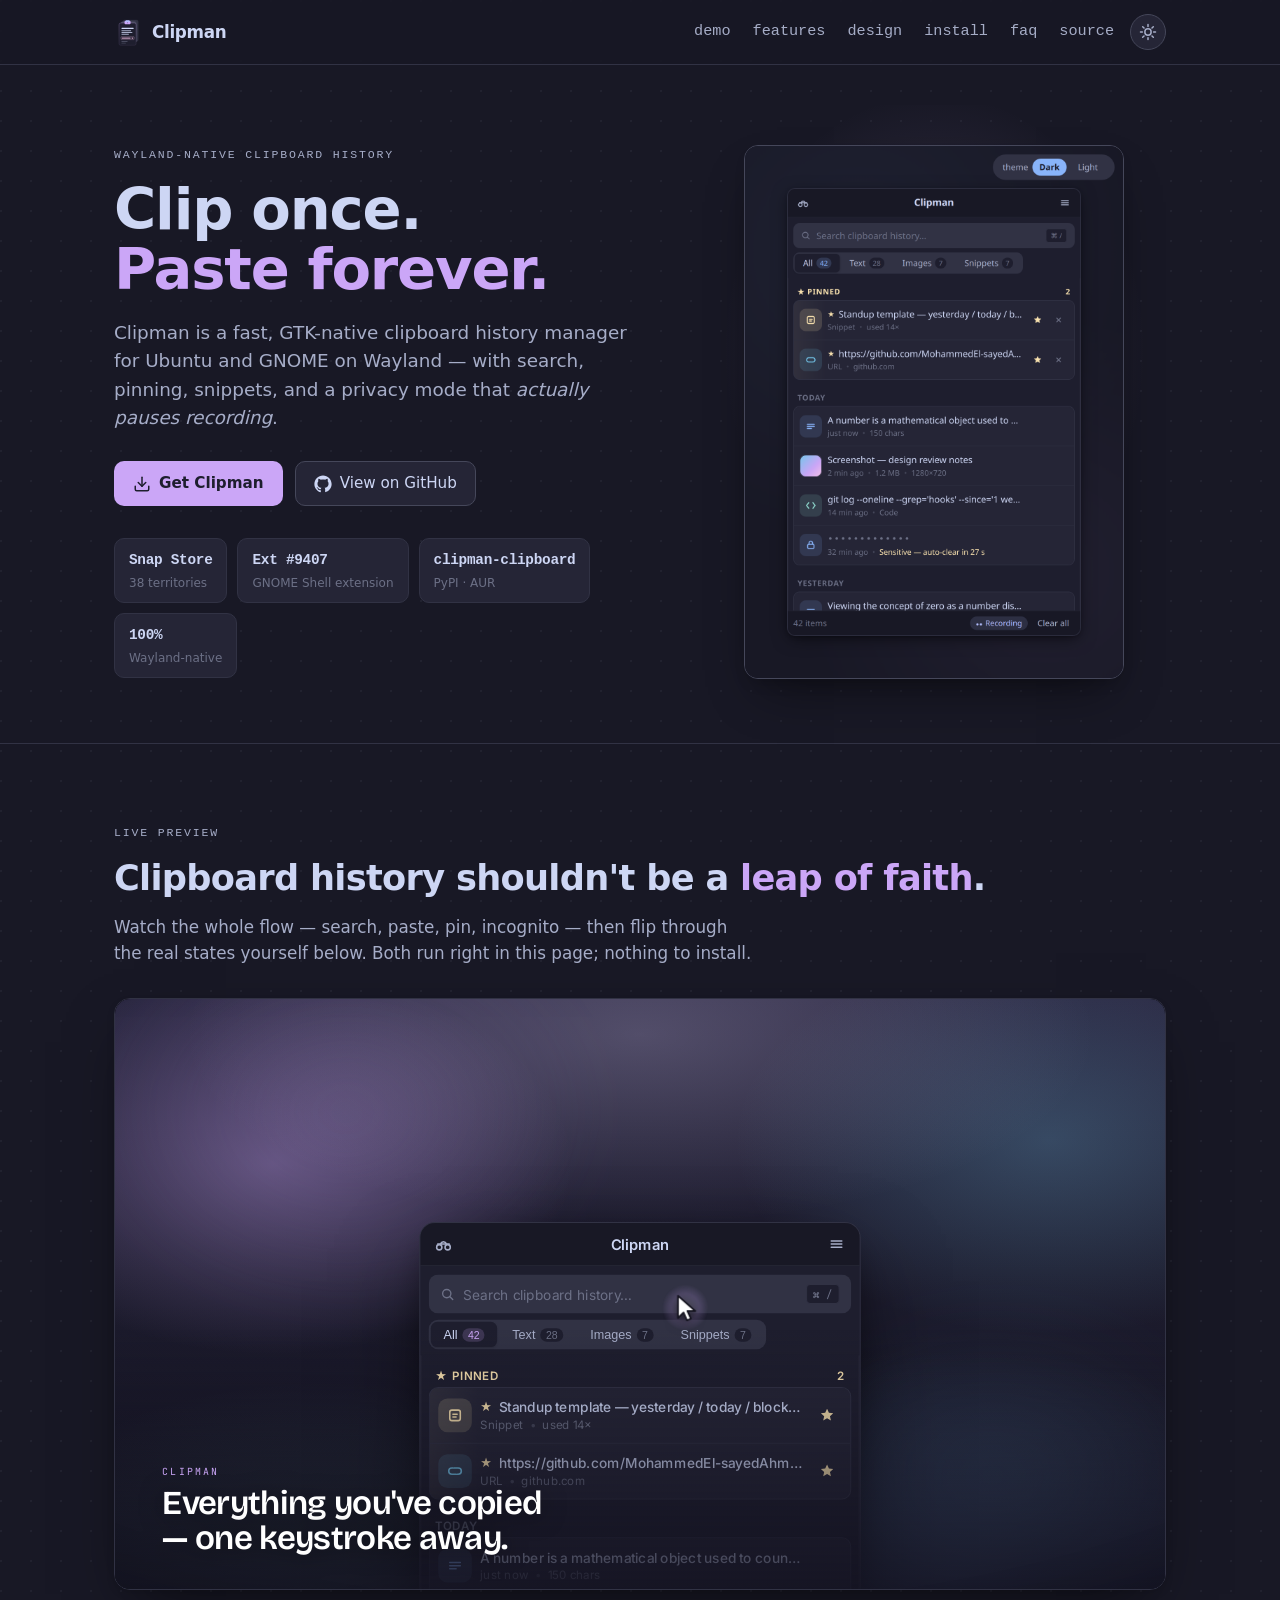
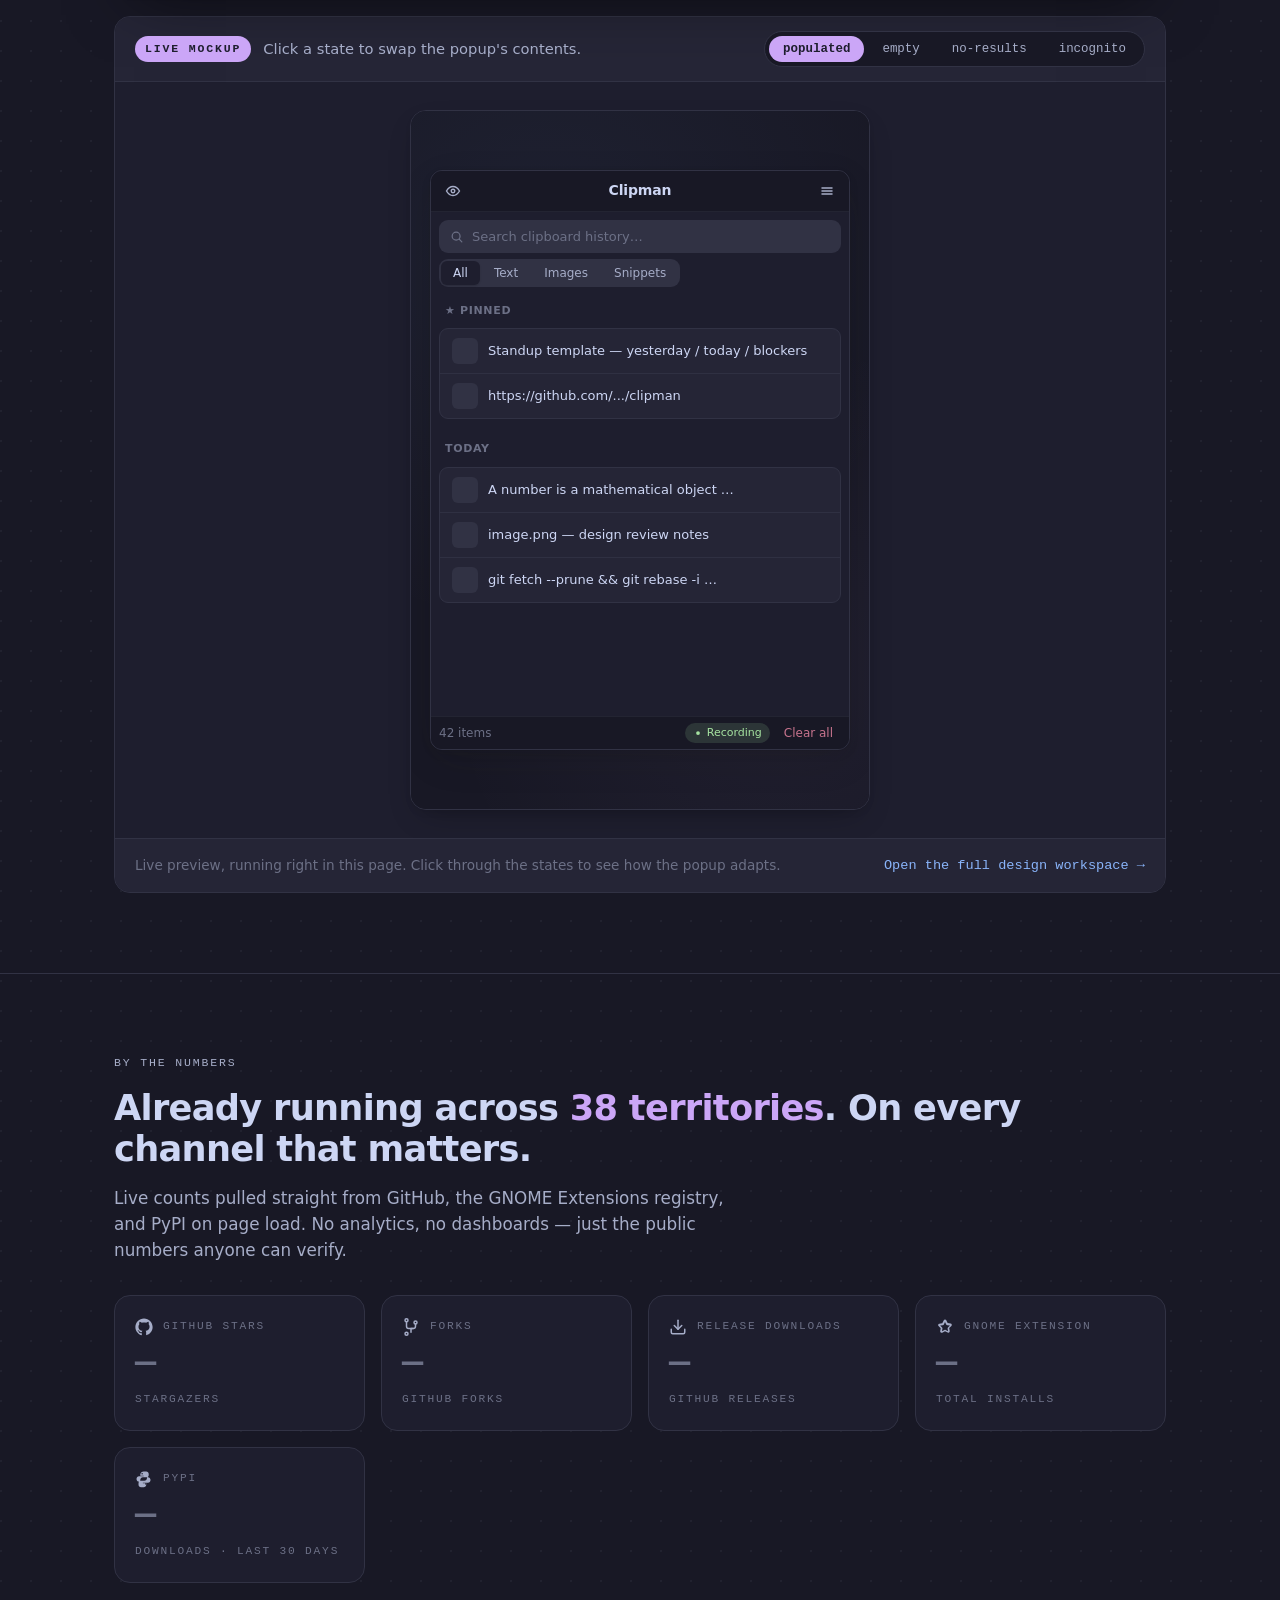
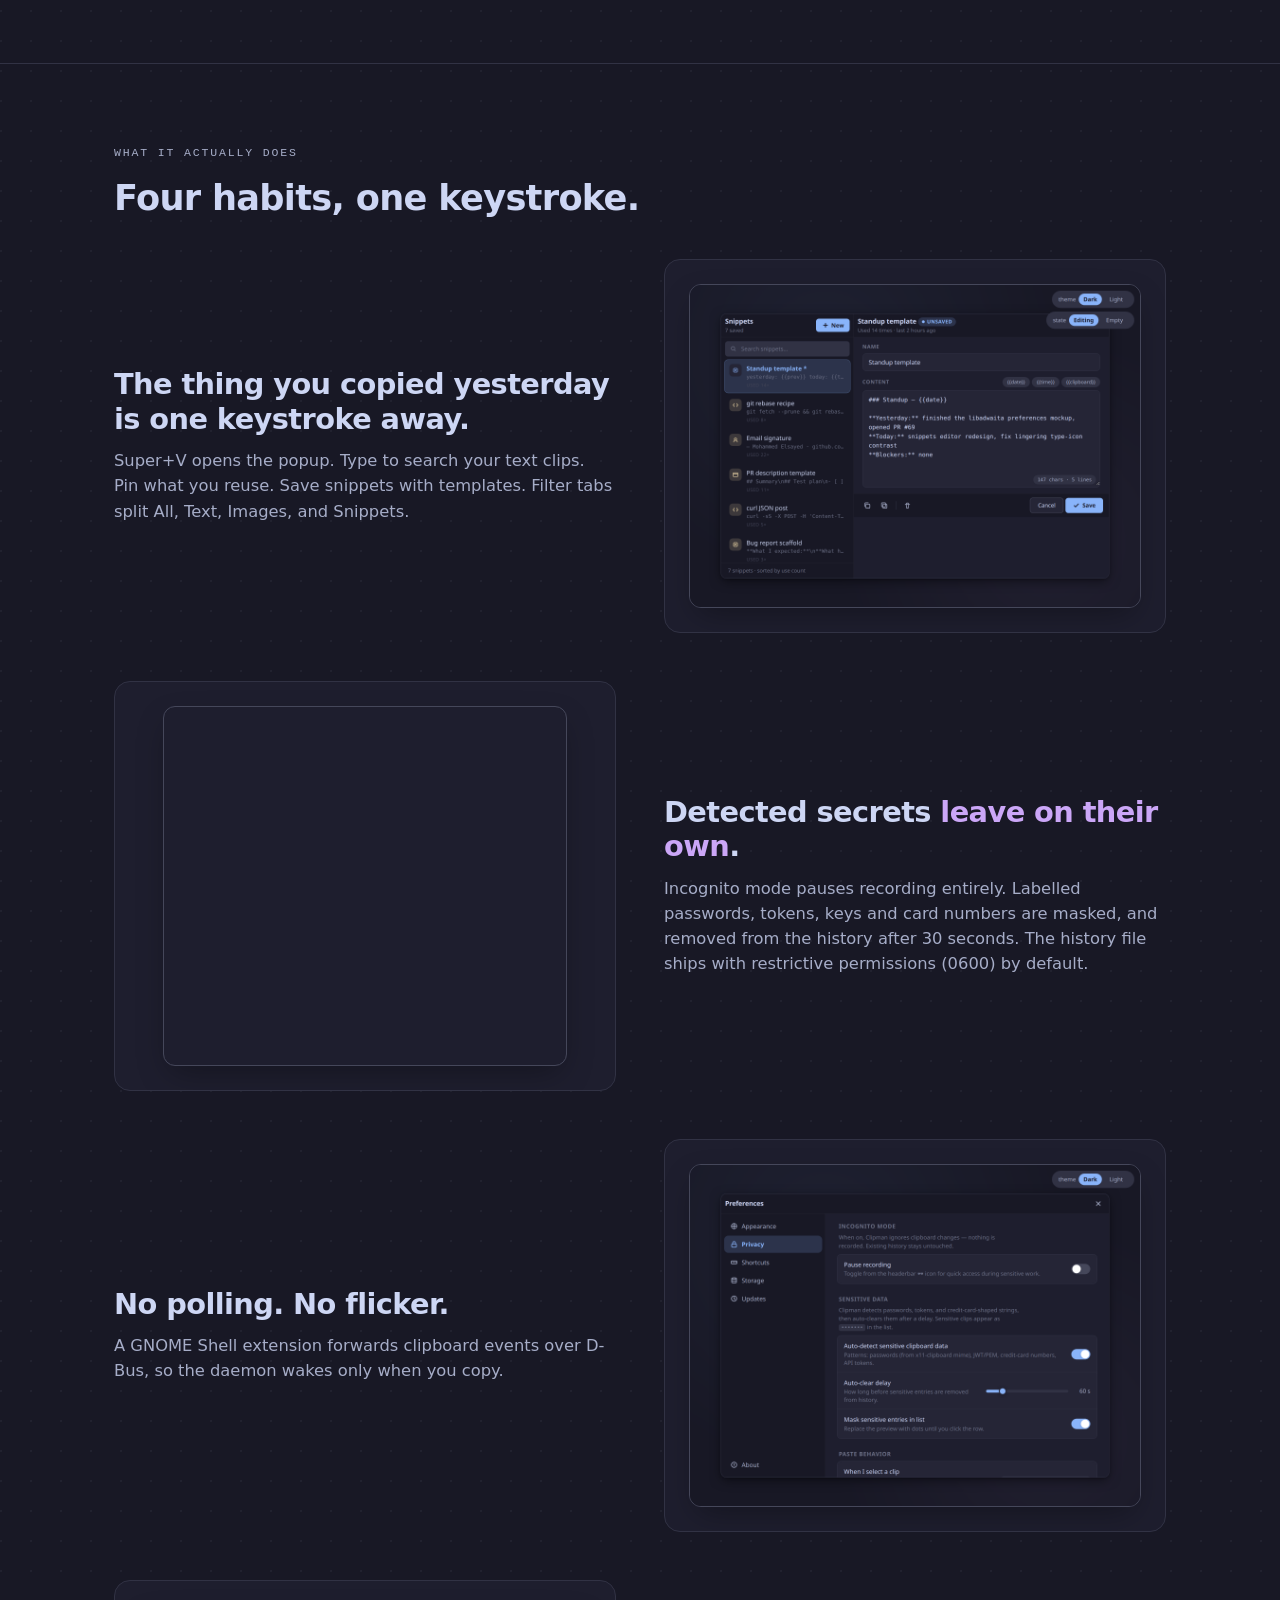
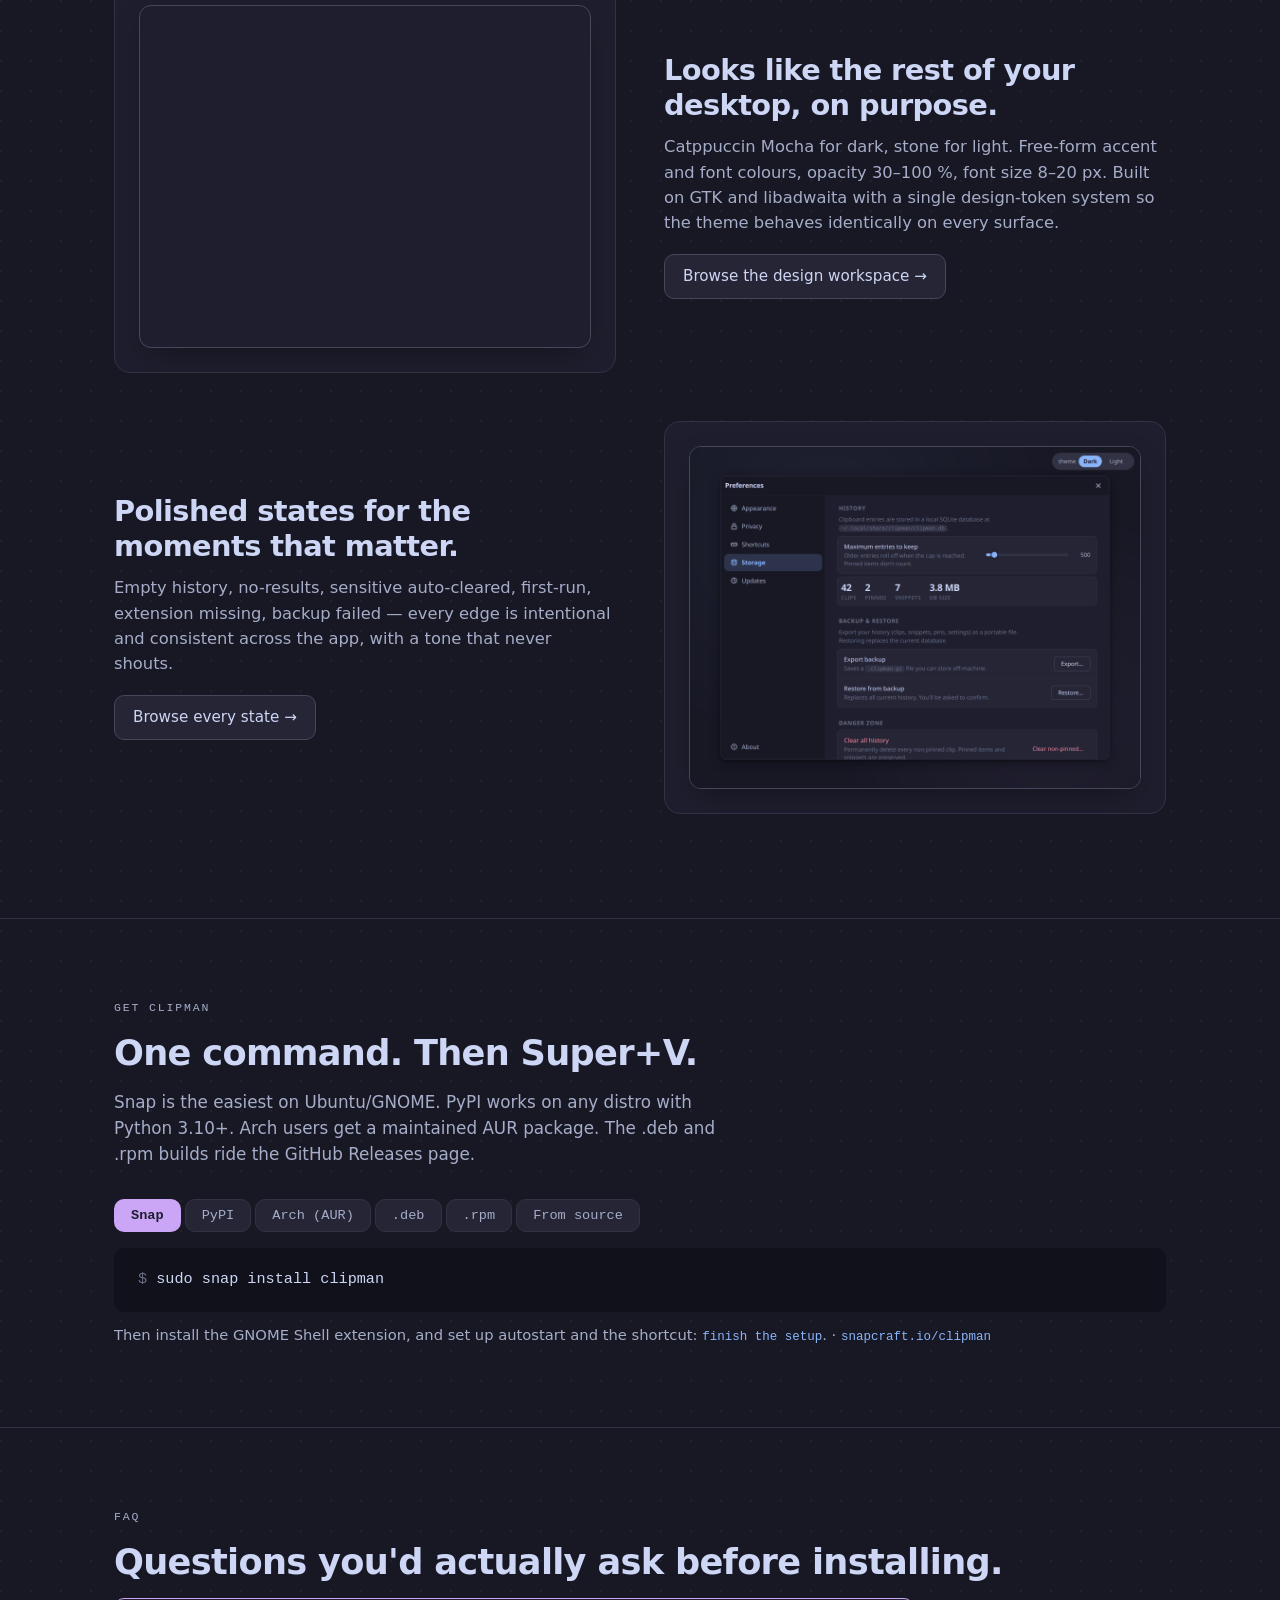
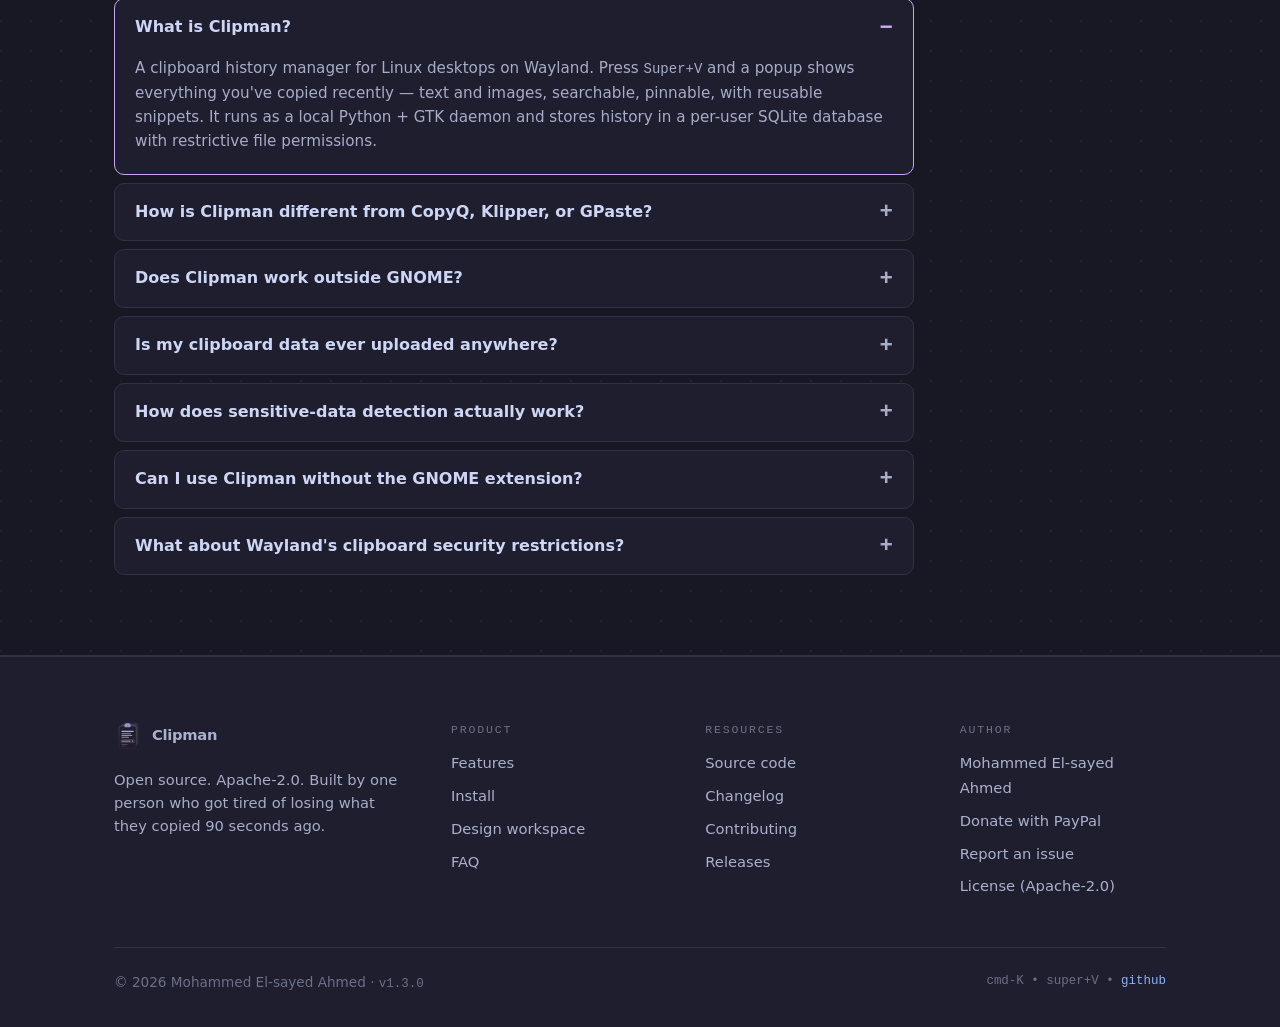
==== docs/index.html @ 1c8f53f7 "chore: release v1.3.0 Bump every file that carries the version to 1.3.0 (scripts/bump-version.sh), a" ====
<!doctype html>
<html lang="en" data-theme="dark">
<head>
<meta charset="utf-8">
<meta name="viewport" content="width=device-width, initial-scale=1">
<title>Clipman — Wayland-native clipboard history for Linux</title>
<meta name="description" content="Clipman is a fast, GTK-native clipboard history manager for Ubuntu and GNOME on Wayland. Search, pin, snippets, incognito mode, and sensitive-data auto-clear — all local, no telemetry, like Win+V for Linux.">
<meta name="keywords" content="clipman, clipboard manager, clipboard history, wayland, gnome, linux, ubuntu, super+v, win+v linux, gnome shell extension, gtk, catppuccin, snap, pypi, aur">
<meta name="author" content="Mohammed El-sayed Ahmed">
<link rel="canonical" href="https://mohammedel-sayedahmed.github.io/clipman/">
<link rel="icon" href="logo.svg">
<link rel="apple-touch-icon" href="logo.svg">
<meta name="color-scheme" content="light dark">
<meta name="theme-color" content="#f5f5f4">

<meta property="og:type" content="website">
<meta property="og:site_name" content="Clipman">
<meta property="og:title" content="Clipman — Wayland-native clipboard history for Linux">
<meta property="og:description" content="Press Super+V to browse, search, pin and paste your clipboard history. Wayland-native, GNOME-native, local-only — no telemetry, no polling, no Electron.">
<meta property="og:url" content="https://mohammedel-sayedahmed.github.io/clipman/">
<meta property="og:image" content="https://mohammedel-sayedahmed.github.io/clipman/og-image.png">
<meta property="og:image:width" content="1200">
<meta property="og:image:height" content="630">
<meta property="og:image:alt" content="Clipman — Wayland-native clipboard history for Linux. Press Super+V to search, pin, and paste from your local clipboard history.">
<meta name="twitter:card" content="summary_large_image">
<meta name="twitter:title" content="Clipman — Wayland-native clipboard history for Linux">
<meta name="twitter:description" content="Press Super+V to browse and paste your clipboard history. Wayland-native, GNOME-native, local-only.">
<meta name="twitter:image" content="https://mohammedel-sayedahmed.github.io/clipman/og-image.png">

<script type="application/ld+json">
{
  "@context": "https://schema.org",
  "@graph": [
    {
      "@type": "SoftwareApplication",
      "name": "Clipman",
      "applicationCategory": "UtilitiesApplication",
      "operatingSystem": "Linux",
      "description": "Clipman is an open-source, Wayland-native clipboard history manager for Ubuntu/GNOME. Press Super+V to browse, search, pin and paste from a local SQLite-backed history. Privacy is built in: incognito mode pauses recording, detected secrets (labelled passwords, tokens, keys, cards) are removed from the history after 30 seconds, and nothing leaves the machine.",
      "url": "https://mohammedel-sayedahmed.github.io/clipman/",
      "downloadUrl": "https://github.com/MohammedEl-sayedAhmed/clipman",
      "softwareVersion": "1.3.0",
      "programmingLanguage": "Python",
      "license": "https://opensource.org/licenses/Apache-2.0",
      "isAccessibleForFree": true,
      "offers": { "@type": "Offer", "price": "0", "priceCurrency": "USD" },
      "keywords": "clipboard manager, clipboard history, wayland, gnome, super+v, win+v linux",
      "author": { "@type": "Person", "name": "Mohammed El-sayed Ahmed" }
    },
    {
      "@type": "FAQPage",
      "mainEntity": [
        { "@type": "Question", "name": "What is Clipman?",
          "acceptedAnswer": { "@type": "Answer", "text": "Clipman is a clipboard history manager for Linux desktops on Wayland. Press Super+V and a popup shows everything you've copied recently — text and images, searchable, pinnable, with reusable snippets. It runs as a local Python + GTK daemon and stores history in a per-user SQLite database with restrictive file permissions." } },
        { "@type": "Question", "name": "How is Clipman different from CopyQ, Klipper, or GPaste?",
          "acceptedAnswer": { "@type": "Answer", "text": "Three things. First, it's Wayland-native: a GNOME Shell extension watches the clipboard over D-Bus, so there's no polling loop and no subprocesses constantly probing the clipboard. Second, it's quiet — no Electron, no background services beyond a small Python daemon. Third, privacy is built in by default: incognito mode pauses recording entirely, and detected secrets (labelled passwords, tokens, keys, card numbers) are removed from the history on a 30-second timer." } },
        { "@type": "Question", "name": "Does Clipman work outside GNOME?",
          "acceptedAnswer": { "@type": "Answer", "text": "Not yet. Clipman is built for GNOME on Wayland: its GNOME Shell extension is how it sees what you copy. Support for KDE Plasma and wlroots compositors such as Sway and Hyprland is planned (GitHub issue #318)." } },
        { "@type": "Question", "name": "Is my clipboard data ever uploaded anywhere?",
          "acceptedAnswer": { "@type": "Answer", "text": "No. Clipboard data never leaves your machine. History lives in a SQLite database at ~/.local/share/clipman/clipman.db with restrictive file permissions (0600). There is no telemetry, no sync, and no cloud. The only network activity is an optional once-daily version check against the GitHub Releases API — it sends no identifiers or clipboard data, can be switched off in Preferences → Updates, and is off by default on Snap and Flatpak (those channels update themselves). Backups are explicit, off by default, and write to a local file you choose." } },
        { "@type": "Question", "name": "How does sensitive-data detection actually work?",
          "acceptedAnswer": { "@type": "Answer", "text": "When something lands on the clipboard, Clipman checks it against known secret shapes, locally: vendor API tokens (GitHub, AWS, Stripe, Slack, OpenAI and others), private keys, JSON Web Tokens, URLs with a password inside, labelled values such as PASSWORD=…, Authorization headers, Luhn-valid card numbers, TOTP seeds, and command lines that take a password. Matches are stored masked in the list and removed from the history on a configurable 10–300-second timer (default 30 s). A bare password with no label is not detected, and the system clipboard itself is not cleared; both are planned. Detection runs in-process; no rules are downloaded." } },
        { "@type": "Question", "name": "Can I use Clipman without the GNOME extension?",
          "acceptedAnswer": { "@type": "Answer", "text": "No. On GNOME the extension is how Clipman sees what you copy: GNOME offers no other way (wl-paste --watch needs the data-control protocol, which GNOME does not have). install.sh sets it up; otherwise install it from extensions.gnome.org (ID 9407)." } },
        { "@type": "Question", "name": "What about Wayland's clipboard security restrictions?",
          "acceptedAnswer": { "@type": "Answer", "text": "Wayland deliberately scopes clipboard access to focused windows, which breaks naive X11-era managers when they're not focused. Clipman doesn't try to fight that — the GNOME Shell extension reads the clipboard from inside the compositor, where it's allowed. Pasting is implemented by simulating a paste keystroke (Ctrl+V, or Ctrl+Shift+V in terminals) in the focused window, not by writing directly to it." } }
      ]
    },
    {
      "@type": "HowTo",
      "name": "Install and use Clipman",
      "step": [
        { "@type": "HowToStep", "name": "Install", "text": "Run `sudo snap install clipman` (Ubuntu/GNOME) or `pipx install --system-site-packages clipman-clipboard` (other GNOME distributions)." },
        { "@type": "HowToStep", "name": "Activate", "text": "Set up the GNOME Shell extension, autostart and the Super+V shortcut (the README's Finish the setup section; install.sh does this for source installs), then log out and back in once." },
        { "@type": "HowToStep", "name": "Summon", "text": "Press Super+V from anywhere to open the popup." },
        { "@type": "HowToStep", "name": "Use", "text": "Click a row to paste it into the focused window. Pin items you want to keep. Save snippets with Ctrl+N. Toggle incognito with the eye icon." }
      ]
    }
  ]
}
</script>

<style>
/* ================================================================
   COLOR TOKENS — Catppuccin Mocha (dark default) + stone (light)
   ================================================================ */

:root, html[data-theme="dark"] {
    --bg:           #181825;
    --surface:      #1e1e2e;
    --surface-2:    #252536;
    --surface-3:    #313244;
    --code-bg:      #11111b;
    --text:         #cdd6f4;
    --muted:        #a6adc8;
    --faint:        #6c7086;
    --border:       #313244;
    --border-strong:#45475a;
    --ring:         #cba6f7;
    --accent:       #cba6f7;
    --accent-2:     #89b4fa;
    --accent-ink:   #1e1e2e;
    --link:         #89b4fa;
    --link-hover:   #b4befe;
    --success:      #a6e3a1;
    --warning:      #f9e2af;
    --error:        #f38ba8;
    --info:         #74c7ec;
    --flag:         #f9e2af;
    --dot-grid:     rgba(205, 214, 244, 0.05);
    color-scheme: dark;
}

html[data-theme="light"] {
    --bg:           #f5f5f4;
    --surface:      #ffffff;
    --surface-2:    #fafaf9;
    --surface-3:    #e7e5e4;
    --code-bg:      #1c1917;
    --text:         #1c1917;
    --muted:        #44403c;
    --faint:        #78716c;
    --border:       #e7e5e4;
    --border-strong:#d6d3d1;
    --ring:         #9333ea;
    --accent:       #9333ea;
    --accent-2:     #2563eb;
    --accent-ink:   #ffffff;
    --link:         #2563eb;
    --link-hover:   #1d4ed8;
    --success:      #16a34a;
    --warning:      #b45309;
    --error:        #dc2626;
    --info:         #0891b2;
    --flag:         #b45309;
    --dot-grid:     rgba(28, 25, 23, 0.06);
    color-scheme: light;
}

/* ================================================================
   BASE
   ================================================================ */

:root {
    --sans: "Space Grotesk", ui-sans-serif, system-ui, -apple-system, "Segoe UI", sans-serif;
    --mono: "JetBrains Mono", ui-monospace, "SF Mono", Menlo, Consolas, monospace;
    --tight: -0.02em;
    --label: 0.16em;
    --r-sm: 6px;
    --r-md: 10px;
    --r-lg: 16px;
    --r-pill: 999px;
    --dur: 200ms;
    --ease: cubic-bezier(.2,0,0,1);
}

* { box-sizing: border-box; }

html, body {
    margin: 0;
    padding: 0;
}

body {
    background: var(--bg);
    color: var(--text);
    font-family: var(--sans);
    font-size: 16px;
    line-height: 1.55;
    background-image: radial-gradient(circle at 1px 1px, var(--dot-grid) 1px, transparent 0);
    background-size: 30px 30px;
    transition: background-color var(--dur) var(--ease), color var(--dur) var(--ease);
    -webkit-font-smoothing: antialiased;
}

a { color: var(--link); text-decoration: none; transition: color var(--dur) var(--ease); }
a:hover { color: var(--link-hover); }

::selection { background: rgba(203, 166, 247, 0.30); }
html[data-theme="light"] ::selection { background: rgba(147, 51, 234, 0.20); }

.skip {
    position: absolute; left: -9999px; top: 0;
    background: var(--accent); color: var(--accent-ink);
    padding: 8px 12px;
}
.skip:focus { left: 8px; top: 8px; z-index: 1000; }

.wrap {
    max-width: 1100px;
    margin: 0 auto;
    padding: 0 24px;
}

.mono { font-family: var(--mono); font-size: 0.92em; }

.eyebrow {
    font-family: var(--mono);
    font-size: 0.72rem;
    color: var(--muted);
    text-transform: uppercase;
    letter-spacing: var(--label);
    margin: 0 0 16px;
    font-weight: 500;
}

.accent { color: var(--accent); }
.accent-2 { color: var(--accent-2); }

/* ================================================================
   HEADER
   ================================================================ */

header.site {
    position: sticky;
    top: 0;
    z-index: 50;
    background: color-mix(in oklab, var(--bg) 80%, transparent);
    border-bottom: 1px solid var(--border);
    backdrop-filter: blur(10px);
    -webkit-backdrop-filter: blur(10px);
}
header.site .wrap {
    display: flex;
    align-items: center;
    justify-content: space-between;
    padding: 14px 24px;
    gap: 16px;
}
.brand {
    display: inline-flex;
    align-items: center;
    gap: 10px;
    font-weight: 700;
    font-size: 1.05rem;
    letter-spacing: var(--tight);
    color: var(--text);
}
.brand img { display: block; }
.brand:hover { color: var(--accent); }

header.site nav {
    display: flex;
    align-items: center;
    gap: 22px;
    margin-left: auto;   /* push nav + theme toggle to the right of the brand */
}
/* Hamburger button — visible only at mobile widths. */
.hamburger {
    display: none;
    width: 44px;
    height: 44px;
    border-radius: var(--r-md);
    border: 1px solid var(--border-strong);
    background: var(--surface-2);
    color: var(--text);
    cursor: pointer;
    align-items: center;
    justify-content: center;
    flex-shrink: 0;
    margin-left: 8px;
}
.hamburger:hover { border-color: var(--accent); }
.hamburger svg { width: 22px; height: 22px; }
header.site nav a {
    color: var(--text);
    font-size: 0.95rem;
    font-weight: 500;
    font-family: var(--mono);
    opacity: 0.78;
    transition: opacity var(--dur) var(--ease);
}
header.site nav a:hover { opacity: 1; color: var(--link); }

.theme-toggle {
    display: inline-flex;
    align-items: center;
    justify-content: center;
    width: 36px; height: 36px;
    border-radius: var(--r-pill);
    border: 1px solid var(--border-strong);
    background: var(--surface-2);
    color: var(--muted);
    cursor: pointer;
    transition: all var(--dur) var(--ease);
}
.theme-toggle:hover { color: var(--text); border-color: var(--accent); }
/* Icon convention: the icon shows what you'll GET if you click it.
 * In dark mode, show the sun (click → switch to light).
 * In light mode, show the moon (click → switch to dark). */
html[data-theme="dark"]  .theme-toggle .ico-dark  { display: none; }
html[data-theme="light"] .theme-toggle .ico-light { display: none; }

/* ================================================================
   BUTTONS
   ================================================================ */

.btn {
    display: inline-flex;
    align-items: center;
    gap: 8px;
    padding: 10px 18px;
    border-radius: var(--r-md);
    border: 1px solid var(--border-strong);
    background: var(--surface-2);
    color: var(--text);
    font-family: var(--sans);
    font-size: 0.95rem;
    font-weight: 500;
    cursor: pointer;
    transition: background var(--dur) var(--ease), border-color var(--dur) var(--ease), transform var(--dur) var(--ease);
}
.btn:hover { border-color: var(--accent); transform: translateY(-1px); color: var(--text); }
.btn.primary {
    background: var(--accent);
    color: var(--accent-ink);
    border-color: transparent;
    font-weight: 600;
}
.btn.primary:hover { background: var(--link-hover); color: var(--accent-ink); }
.btn svg { display: block; width: 18px; height: 18px; }

/* ================================================================
   HERO
   ================================================================ */

.hero {
    padding: 80px 0 64px;
    border-bottom: 1px solid var(--border);
}
.hero .grid {
    display: grid;
    grid-template-columns: 1.15fr 1fr;
    gap: 56px;
    align-items: center;
}
@media (max-width: 880px) {
    .hero .grid { grid-template-columns: 1fr; }
}
.hero h1 {
    font-size: clamp(2.2rem, 5vw, 3.6rem);
    line-height: 1.05;
    letter-spacing: var(--tight);
    margin: 0 0 18px;
    font-weight: 700;
}
.hero .sub {
    font-size: 1.15rem;
    color: var(--muted);
    line-height: 1.55;
    margin: 0 0 28px;
    max-width: 50ch;
}
.hero .cta {
    display: flex;
    flex-wrap: wrap;
    gap: 12px;
    margin-bottom: 32px;
}
.chips {
    display: flex;
    flex-wrap: wrap;
    gap: 10px;
    list-style: none;
    padding: 0;
    margin: 0;
}
.chip {
    display: inline-flex;
    flex-direction: column;
    padding: 10px 14px;
    background: var(--surface-2);
    border: 1px solid var(--border);
    border-radius: var(--r-md);
    min-width: 0;
}
.chip .v { font-family: var(--mono); font-size: 0.9rem; font-weight: 600; color: var(--text); letter-spacing: -0.02em; }
.chip .l { font-size: 0.75rem; color: var(--faint); margin-top: 2px; }

.hero-visual {
    position: relative;
    display: flex;
    justify-content: center;
}
.hero-visual::before {
    content: "";
    position: absolute;
    inset: -40px -20px;
    background: radial-gradient(60% 60% at 50% 40%, var(--accent) 0%, transparent 70%);
    opacity: 0.18;
    z-index: 0;
}
.hero-visual img {
    position: relative;
    z-index: 1;
    width: 100%;
    max-width: 380px;
    height: auto;
    border-radius: 14px;
    border: 1px solid var(--border-strong);
    box-shadow: 0 24px 48px -16px rgba(0,0,0,0.45), 0 8px 16px -8px rgba(0,0,0,0.25);
}

/* ================================================================
   SECTION SHELL
   ================================================================ */

section {
    padding: 80px 0;
    border-bottom: 1px solid var(--border);
}
section h2 {
    font-size: clamp(1.6rem, 3vw, 2.2rem);
    line-height: 1.15;
    letter-spacing: var(--tight);
    margin: 0 0 16px;
    font-weight: 700;
    color: var(--text);
}
section h2 .accent { color: var(--accent); }
.lede {
    font-size: 1.05rem;
    color: var(--muted);
    margin: 0 0 32px;
    max-width: 60ch;
    line-height: 1.55;
}

/* Feature rows — alternating left/right */
.feature {
    display: grid;
    grid-template-columns: 1fr 1fr;
    gap: 48px;
    align-items: center;
    padding: 24px 0;
}
.feature.right { direction: rtl; }
.feature.right > * { direction: ltr; }
@media (max-width: 880px) {
    .feature { grid-template-columns: 1fr; gap: 24px; }
    .feature.right { direction: ltr; }
}
.feature-copy h3 {
    font-size: clamp(1.4rem, 2.4vw, 1.8rem);
    line-height: 1.2;
    letter-spacing: var(--tight);
    margin: 0 0 12px;
    font-weight: 700;
}
.feature-copy p {
    color: var(--muted);
    font-size: 1.02rem;
    line-height: 1.55;
    margin: 0;
    max-width: 48ch;
}
.feature-visual {
    background: var(--surface);
    border: 1px solid var(--border);
    border-radius: var(--r-lg);
    padding: 24px;
    display: flex;
    align-items: center;
    justify-content: center;
    min-height: 280px;
    position: relative;
    overflow: hidden;
}
.feature-visual img {
    max-width: 100%;
    max-height: 360px;
    height: auto;
    border-radius: 12px;
    border: 1px solid var(--border-strong);
    box-shadow: 0 12px 32px -8px rgba(0,0,0,0.35);
}
.feature-visual .link-out {
    position: absolute;
    bottom: 12px;
    right: 14px;
    font-family: var(--mono);
    font-size: 0.78rem;
    color: var(--faint);
}

/* ================================================================
   LIVE DEMO
   ================================================================ */

.demo-wrap {
    background: var(--surface);
    border: 1px solid var(--border);
    border-radius: var(--r-lg);
    overflow: hidden;
}
.demo-bar {
    display: flex;
    align-items: center;
    justify-content: space-between;
    gap: 16px;
    padding: 14px 20px;
    background: var(--surface-2);
    border-bottom: 1px solid var(--border);
}
.demo-bar .tag {
    display: inline-block;
    font-family: var(--mono);
    font-size: 0.72rem;
    text-transform: uppercase;
    letter-spacing: var(--label);
    padding: 4px 10px;
    border-radius: var(--r-pill);
    background: var(--accent);
    color: var(--accent-ink);
    font-weight: 600;
}
.demo-bar .desc { color: var(--muted); font-size: 0.92rem; flex: 1; }
.demo-states {
    display: flex;
    gap: 4px;
    background: var(--bg);
    padding: 4px;
    border-radius: var(--r-pill);
    border: 1px solid var(--border);
}
.demo-states button {
    padding: 6px 14px;
    font-family: var(--mono);
    font-size: 0.78rem;
    border: none;
    background: transparent;
    color: var(--muted);
    border-radius: var(--r-pill);
    cursor: pointer;
    transition: all var(--dur) var(--ease);
}
.demo-states button:hover:not(.active) { color: var(--text); }
.demo-states button.active {
    background: var(--accent);
    color: var(--accent-ink);
    font-weight: 600;
}
.demo-stage {
    padding: 0;
    display: flex;
    align-items: center;
    justify-content: center;
    overflow: hidden;
    background: transparent;
}
.demo-stage {
    padding: 28px 24px;
}
.demo-stage iframe {
    /* Iframe-as-card: rounded + soft shadow to match the hero screenshot
       frame and the standalone design-workspace popup. */
    border: 1px solid var(--border);
    border-radius: var(--r-lg);
    background: var(--bg);
    box-shadow: 0 12px 32px -12px rgba(0, 0, 0, 0.30),
                0 4px  10px  -4px rgba(0, 0, 0, 0.12);
    display: block;
    width: 100%;
    max-width: 460px;
    /* Tall enough to hold the 640px popup + 24px embed padding on both
       sides without forcing a scrollbar. */
    height: 700px;
    aspect-ratio: 460 / 700;
    overflow: hidden;
}
html[data-theme="light"] .demo-stage iframe {
    box-shadow: 0 12px 32px -12px rgba(28, 25, 23, 0.14),
                0 4px  10px  -4px rgba(28, 25, 23, 0.06);
}
@media (max-width: 540px) {
    .demo-stage { padding: 12px 0; }
    .demo-stage iframe { height: auto; min-height: 660px; }
}
.demo-foot {
    padding: 16px 20px;
    background: var(--surface-2);
    border-top: 1px solid var(--border);
    color: var(--faint);
    font-size: 0.85rem;
    display: flex;
    justify-content: space-between;
    align-items: center;
    gap: 16px;
}
.demo-foot a { font-family: var(--mono); }

/* Animated product demo (motion reel), embedded as a 16:9 live iframe. */
.reel-stage { margin: 0 0 26px; display: flex; justify-content: center; }
.reel-frame {
    border: 1px solid var(--border);
    border-radius: var(--r-lg);
    background: #131220;
    box-shadow: 0 24px 60px -20px rgba(0, 0, 0, 0.55),
                0 4px 12px -4px rgba(0, 0, 0, 0.18);
    display: block;
    width: 100%;
    aspect-ratio: 16 / 9;
    overflow: hidden;
}
html[data-theme="light"] .reel-frame {
    box-shadow: 0 24px 60px -22px rgba(28, 25, 23, 0.22),
                0 4px 12px -4px rgba(28, 25, 23, 0.08);
}

/* ================================================================
   BY THE NUMBERS
   ================================================================ */

.numbers-grid {
    display: grid;
    grid-template-columns: repeat(4, 1fr);
    gap: 16px;
    margin-top: 8px;
}
@media (max-width: 880px) {
    .numbers-grid { grid-template-columns: repeat(2, 1fr); }
}
@media (max-width: 500px) {
    .numbers-grid { grid-template-columns: 1fr; }
}
.num-card {
    background: var(--surface);
    border: 1px solid var(--border);
    border-radius: var(--r-lg);
    padding: 22px 20px;
    display: flex;
    flex-direction: column;
    gap: 8px;
    transition: border-color var(--dur) var(--ease), transform var(--dur) var(--ease);
}
.num-card:hover {
    border-color: var(--border-strong);
    transform: translateY(-1px);
}
.num-card .num-head {
    display: flex;
    align-items: center;
    gap: 10px;
    color: var(--muted);
}
.num-card .num-head svg {
    width: 18px;
    height: 18px;
    flex-shrink: 0;
}
.num-card .num-value {
    font-family: var(--mono);
    font-size: clamp(1.8rem, 3vw, 2.2rem);
    font-weight: 700;
    letter-spacing: -0.02em;
    color: var(--text);
    line-height: 1.1;
    font-variant-numeric: tabular-nums;
}
.num-card .num-value[data-loading="true"] {
    color: var(--faint);
}
.num-card .num-label {
    font-family: var(--mono);
    font-size: 0.7rem;
    text-transform: uppercase;
    letter-spacing: var(--label);
    color: var(--faint);
    font-weight: 500;
}

/* ================================================================
   INSTALL TABS
   ================================================================ */

.tabs {
    display: flex;
    gap: 4px;
    flex-wrap: wrap;
    margin-bottom: 16px;
}
.tabs button {
    padding: 8px 16px;
    font-family: var(--mono);
    font-size: 0.85rem;
    background: var(--surface-2);
    color: var(--muted);
    border: 1px solid var(--border);
    border-radius: var(--r-md);
    cursor: pointer;
    transition: all var(--dur) var(--ease);
}
.tabs button:hover:not(.active) { color: var(--text); border-color: var(--border-strong); }
.tabs button.active {
    background: var(--accent);
    color: var(--accent-ink);
    border-color: transparent;
    font-weight: 600;
}
.tab-panel {
    background: var(--code-bg);
    border-radius: var(--r-md);
    overflow: hidden;
    margin-bottom: 12px;
}
html[data-theme="light"] .tab-panel { background: #0f172a; }
.tab-panel pre {
    margin: 0;
    padding: 20px 24px;
    font-family: var(--mono);
    font-size: 0.95rem;
    line-height: 1.55;
    color: #cdd6f4;
    overflow-x: auto;
}
.tab-panel pre::before { content: "$ "; color: #6c7086; }
.tab-hint {
    color: var(--muted);
    font-size: 0.92rem;
    line-height: 1.55;
    margin: 0;
}
.tab-hint a { font-family: var(--mono); font-size: 0.85em; }

/* ================================================================
   FAQ
   ================================================================ */

.faq {
    display: flex;
    flex-direction: column;
    gap: 8px;
    max-width: 800px;
}
.faq details {
    background: var(--surface);
    border: 1px solid var(--border);
    border-radius: var(--r-md);
    padding: 0;
    transition: border-color var(--dur) var(--ease);
}
.faq details[open] { border-color: var(--accent); }
.faq summary {
    list-style: none;
    cursor: pointer;
    padding: 16px 20px;
    font-weight: 600;
    color: var(--text);
    font-size: 1rem;
    position: relative;
    padding-right: 48px;
    transition: color var(--dur) var(--ease);
}
.faq summary::-webkit-details-marker { display: none; }
.faq summary::after {
    content: "+";
    position: absolute;
    right: 20px;
    top: 50%;
    transform: translateY(-50%);
    font-family: var(--mono);
    font-size: 1.4rem;
    color: var(--muted);
    transition: transform var(--dur) var(--ease);
}
.faq details[open] summary::after { content: "−"; color: var(--accent); }
.faq summary:hover { color: var(--accent); }
.faq .answer {
    padding: 0 20px 20px;
    color: var(--muted);
    line-height: 1.6;
    font-size: 0.95rem;
}

/* ================================================================
   FOOTER
   ================================================================ */

footer.site {
    padding: 64px 0 32px;
    background: var(--surface);
    border-top: 1px solid var(--border);
}
footer.site .columns {
    display: grid;
    grid-template-columns: 1.4fr 1fr 1fr 1fr;
    gap: 48px;
    margin-bottom: 48px;
}
@media (max-width: 700px) {
    footer.site .columns { grid-template-columns: 1fr 1fr; gap: 28px; }
}
footer.site .col h4 {
    font-family: var(--mono);
    font-size: 0.72rem;
    text-transform: uppercase;
    letter-spacing: var(--label);
    color: var(--faint);
    margin: 0 0 12px;
    font-weight: 500;
}
footer.site .col ul {
    list-style: none;
    padding: 0;
    margin: 0;
    display: flex;
    flex-direction: column;
    gap: 8px;
}
footer.site .col a {
    color: var(--text);
    font-size: 0.92rem;
    opacity: 0.8;
}
footer.site .col a:hover { opacity: 1; color: var(--accent); }
footer.site .brand-col p {
    color: var(--muted);
    font-size: 0.92rem;
    line-height: 1.55;
    margin: 12px 0 0;
    max-width: 32ch;
}
footer.site .legal {
    color: var(--faint);
    font-size: 0.85rem;
    padding-top: 24px;
    border-top: 1px solid var(--border);
    display: flex;
    justify-content: space-between;
    flex-wrap: wrap;
    gap: 12px;
}
footer.site .legal .mono { font-size: 0.78rem; }

/* ================================================================
   IMAGE LIGHTBOX (click any screenshot to open full-size)
   ================================================================ */

.hero-visual img,
.feature-visual img {
    cursor: zoom-in;
}
.img-modal {
    position: fixed;
    inset: 0;
    background: rgba(0, 0, 0, 0.82);
    display: none;
    align-items: center;
    justify-content: center;
    /* Reserve a 64px band at the top so the close button (pinned to
       the modal viewport, NOT the image) has its own breathing room
       and never overlaps the screenshot. */
    padding: 64px 24px 24px;
    z-index: 1000;
    -webkit-tap-highlight-color: transparent;
}
.img-modal[aria-hidden="false"] {
    display: flex;
}
.img-modal-inner {
    max-width: min(1100px, 100%);
    max-height: 100%;
    display: flex;
    align-items: center;
    justify-content: center;
}
.img-modal img {
    max-width: 100%;
    /* Subtract the close-button band so the image vertically centers
       inside the remaining 88vh-ish without ever ducking under the X. */
    max-height: calc(100vh - 96px);
    width: auto;
    height: auto;
    object-fit: contain;
    border-radius: var(--r-lg);
    box-shadow: 0 24px 60px -16px rgba(0, 0, 0, 0.6);
    background: var(--bg);
}
.img-modal-close {
    /* Pinned to the modal viewport corner, not the image. */
    position: absolute;
    top: 16px;
    right: 16px;
    width: 44px;
    height: 44px;
    border-radius: 50%;
    border: 1px solid rgba(255, 255, 255, 0.25);
    background: #1c1917;
    color: #fff;
    font-size: 22px;
    line-height: 1;
    display: inline-flex;
    align-items: center;
    justify-content: center;
    cursor: pointer;
    box-shadow: 0 4px 12px -2px rgba(0, 0, 0, 0.4);
    z-index: 1;
}
.img-modal-close:hover { background: #292524; }
@media (max-width: 640px) {
    .img-modal { padding: 56px 12px 12px; }
    .img-modal-close { top: 8px; right: 8px; }
    .img-modal img { max-height: calc(100vh - 80px); }
}

/* ================================================================
   MOBILE — narrow-viewport polish (≤640px)
   Fills the gap below the existing 880 / 700 / 540 / 500 breakpoints.
   Targets the issues the audit flagged: nav overflow, footer cramming,
   touch-target sizes, install-tab wrap, and code/wrap padding.
   ================================================================ */

@media (max-width: 640px) {

    /* Tighten the page gutter so 327px content -> 343px content. */
    .wrap { padding: 0 16px; }

    /* Header row on mobile: brand on the left, theme toggle + hamburger
       on the right. The theme toggle stays VISIBLE in the header (most
       used control); the hamburger holds the secondary anchor links
       which drop down on tap. Keeping the toggle out of the dropdown
       means switching themes never costs an extra tap to open the menu
       first. */
    header.site .wrap { position: relative; }
    .hamburger { display: inline-flex; }

    /* Move-to-right grouping: theme toggle nudges flush right; the
       hamburger sits next to it. The nav slot (the dropdown) becomes
       an absolute-positioned panel anchored below the header row. */
    .theme-toggle { margin-left: auto; }

    header.site nav {
        display: none;
        position: absolute;
        top: calc(100% + 8px);
        right: 16px;
        left: 16px;
        background: var(--surface);
        border: 1px solid var(--border);
        border-radius: var(--r-lg);
        padding: 12px 16px;
        box-shadow: 0 12px 32px -12px rgba(0, 0, 0, 0.30),
                    0 4px  10px  -4px rgba(0, 0, 0, 0.12);
        flex-direction: column;
        align-items: stretch;
        gap: 4px;
        z-index: 50;
    }
    header.site nav.is-open { display: flex; }
    header.site nav a {
        font-size: 1.05rem;
        padding: 10px 4px;
        opacity: 1;
        font-family: var(--mono);
        border-bottom: 1px solid var(--border);
    }
    header.site nav a:last-of-type { border-bottom: none; }

    /* Touch-target on the always-visible theme toggle. */
    .theme-toggle {
        width: 44px;
        height: 44px;
    }

    /* Hero CTA buttons: meet the 44px touch-target minimum. */
    .btn {
        padding: 12px 18px;
        min-height: 44px;
    }

    /* Install tabs: same. */
    .tabs button {
        padding: 12px 14px;
        min-height: 44px;
    }

    /* Footer: 2-col-at-700 still cramps on phones. Single column under
       640px. */
    footer.site .columns {
        grid-template-columns: 1fr;
        gap: 28px;
    }
    footer.site .legal {
        flex-direction: column;
        align-items: flex-start;
    }

    /* FAQ chevron: shrink the right padding the page reserves. */
    .faq summary { padding-right: 36px; }

    /* Code blocks: a single horizontal scroll is fine, but keep the
       padding compact so more code is visible per line. */
    .tab-panel pre {
        padding: 14px 16px;
        font-size: 0.82rem;
    }

    /* Live demo on mobile: the existing rule at 540px shrinks padding
       but the iframe still tries to hold 460px of width. Let it use the
       full row, drop the fixed height in favor of the aspect ratio, and
       fall back to an explicit min-height for the popup content. */
    .demo-stage iframe {
        max-width: 100%;
        height: auto;
        min-height: 600px;
        aspect-ratio: auto;
    }
    /* Demo bar (label + desc + state pills) stacks on mobile so the
       state picker doesn't get pushed off-screen. */
    .demo-bar {
        flex-direction: column;
        align-items: stretch;
        gap: 12px;
    }
    /* User-reported (v2): the state-picker pill was horizontally
       scrollable, which felt broken because the pills inside don't
       hint that they slide. Switch to flex-wrap so the four pills
       wrap onto a second row when they don't fit. */
    .demo-states {
        flex-wrap: wrap;
        justify-content: center;
        overflow: visible;
        padding: 6px;
        border-radius: var(--r-md);
    }
    .demo-states button {
        padding: 8px 14px;
        font-size: 0.8rem;
        min-height: 36px;
    }
}

</style>
</head>
<body>

<a class="skip" href="#main">Skip to main content</a>

<header class="site">
  <div class="wrap">
    <a class="brand" href="#">
      <img src="logo.svg" alt="" width="28" height="28">
      Clipman
    </a>
    <nav id="primary-nav" aria-label="Primary">
      <a href="#demo">demo</a>
      <a href="#features">features</a>
      <a href="#design">design</a>
      <a href="#install">install</a>
      <a href="#faq">faq</a>
      <a href="https://github.com/MohammedEl-sayedAhmed/clipman">source</a>
    </nav>
    <button id="theme-toggle" class="theme-toggle" type="button" aria-label="Switch between dark and light theme">
      <svg class="ico-dark" width="17" height="17" viewBox="0 0 24 24" fill="none" stroke="currentColor" stroke-width="2" stroke-linecap="round" aria-hidden="true"><path d="M21 12.8A9 9 0 1 1 11.2 3a7 7 0 0 0 9.8 9.8z"/></svg>
      <svg class="ico-light" width="18" height="18" viewBox="0 0 24 24" fill="none" stroke="currentColor" stroke-width="2" stroke-linecap="round" aria-hidden="true"><circle cx="12" cy="12" r="4.2"/><path d="M12 2v2.5M12 19.5V22M4.9 4.9l1.8 1.8M17.3 17.3l1.8 1.8M2 12h2.5M19.5 12H22M4.9 19.1l1.8-1.8M17.3 6.7l1.8-1.8"/></svg>
    </button>
    <button class="hamburger" id="nav-toggle" type="button"
            aria-label="Open navigation menu" aria-expanded="false" aria-controls="primary-nav">
      <svg viewBox="0 0 24 24" fill="none" stroke="currentColor" stroke-width="2"
           stroke-linecap="round" stroke-linejoin="round" aria-hidden="true">
        <line x1="4" y1="7"  x2="20" y2="7"/>
        <line x1="4" y1="12" x2="20" y2="12"/>
        <line x1="4" y1="17" x2="20" y2="17"/>
      </svg>
    </button>
  </div>
</header>

<main id="main">

  <!-- ================= HERO ================= -->
  <section class="hero" id="hero">
    <div class="wrap">
      <div class="grid">
        <div>
          <p class="eyebrow">Wayland-native clipboard history</p>
          <h1>Clip once.<br><span class="accent">Paste forever.</span></h1>
          <p class="sub">
            Clipman is a fast, GTK-native clipboard history manager for Ubuntu and GNOME on Wayland —
            with search, pinning, snippets, and a privacy mode that <em>actually pauses recording</em>.
          </p>
          <div class="cta">
            <a class="btn primary" href="#install">
              <svg viewBox="0 0 24 24" fill="none" stroke="currentColor" stroke-width="2" stroke-linecap="round" stroke-linejoin="round"><path d="M21 15v4a2 2 0 0 1-2 2H5a2 2 0 0 1-2-2v-4"/><polyline points="7 10 12 15 17 10"/><line x1="12" y1="15" x2="12" y2="3"/></svg>
              Get Clipman
            </a>
            <a class="btn" href="https://github.com/MohammedEl-sayedAhmed/clipman">
              <svg viewBox="0 0 24 24" fill="currentColor"><path d="M12 .5C5.65.5.5 5.65.5 12c0 5.08 3.29 9.39 7.86 10.91.58.1.79-.25.79-.56 0-.28-.01-1.02-.02-2-3.2.69-3.87-1.54-3.87-1.54-.52-1.33-1.27-1.69-1.27-1.69-1.04-.71.08-.7.08-.7 1.15.08 1.76 1.18 1.76 1.18 1.02 1.75 2.68 1.24 3.34.95.1-.74.4-1.24.72-1.53-2.55-.29-5.24-1.28-5.24-5.7 0-1.26.45-2.29 1.18-3.1-.12-.29-.51-1.46.11-3.04 0 0 .97-.31 3.18 1.18.92-.26 1.91-.39 2.89-.39.98 0 1.97.13 2.89.39 2.21-1.49 3.18-1.18 3.18-1.18.62 1.58.23 2.75.12 3.04.73.81 1.18 1.84 1.18 3.1 0 4.43-2.7 5.41-5.27 5.69.41.36.78 1.05.78 2.12 0 1.53-.01 2.77-.01 3.14 0 .31.21.67.8.56C20.21 21.39 23.5 17.08 23.5 12c0-6.35-5.15-11.5-11.5-11.5z"/></svg>
              View on GitHub
            </a>
          </div>
          <ul class="chips" role="list">
            <li class="chip"><span class="v">Snap Store</span><span class="l">38 territories</span></li>
            <li class="chip"><span class="v">Ext #9407</span><span class="l">GNOME Shell extension</span></li>
            <li class="chip"><span class="v">clipman-clipboard</span><span class="l">PyPI · AUR</span></li>
            <li class="chip"><span class="v">100%</span><span class="l">Wayland-native</span></li>
          </ul>
        </div>
        <div class="hero-visual">
          <img src="design/screenshots/main-window-dark.png"
               data-img-dark="design/screenshots/main-window-dark.png"
               data-img-light="design/screenshots/main-window-light.png" loading="lazy" decoding="async"
               alt="The Clipman popup window with search field, filter tabs, pinned items and a day-grouped clipboard list">
        </div>
      </div>
    </div>
  </section>

  <!-- ================= INTERACTIVE DEMO ================= -->
  <section id="demo">
    <div class="wrap">
      <p class="eyebrow">Live preview</p>
      <h2>Clipboard history shouldn't be a <span class="accent">leap of faith</span>.</h2>
      <p class="lede">
        Watch the whole flow — search, paste, pin, incognito — then flip through the real
        states yourself below. Both run right in this page; nothing to install.
      </p>

      <div class="reel-stage">
        <iframe class="reel-frame" title="Clipman — animated product demo"
                src="demo/clipman-reel.html#embed" loading="lazy"
                referrerpolicy="no-referrer" scrolling="no"></iframe>
      </div>

      <div class="demo-wrap">
        <div class="demo-bar">
          <div style="display:flex;align-items:center;gap:12px;">
            <span class="tag">Live mockup</span>
            <span class="desc">Click a state to swap the popup's contents.</span>
          </div>
          <div class="demo-states" role="tablist">
            <button class="active" data-state="populated" role="tab">populated</button>
            <button data-state="empty" role="tab">empty</button>
            <button data-state="no-results" role="tab">no-results</button>
            <button data-state="incognito-on" role="tab">incognito</button>
          </div>
        </div>
        <div class="demo-stage">
          <iframe id="demo-frame" title="Clipman popup mockup" src="design/states.html?state=populated&amp;embed=1" referrerpolicy="no-referrer" scrolling="no"></iframe>
        </div>
        <div class="demo-foot">
          <span>Live preview, running right in this page. Click through the states to see how the popup adapts.</span>
          <a href="design/index.html">Open the full design workspace →</a>
        </div>
      </div>
    </div>
  </section>

  <!-- ================= BY THE NUMBERS ================= -->
  <section id="numbers">
    <div class="wrap">
      <p class="eyebrow">By the numbers</p>
      <h2>Already running across <span class="accent">38 territories</span>. On every channel that matters.</h2>
      <p class="lede">
        Live counts pulled straight from GitHub, the GNOME Extensions registry, and PyPI on page load.
        No analytics, no dashboards — just the public numbers anyone can verify.
      </p>

      <div class="numbers-grid">
        <div class="num-card">
          <div class="num-head">
            <svg viewBox="0 0 24 24" fill="currentColor" aria-hidden="true"><path d="M12 .5C5.65.5.5 5.65.5 12c0 5.08 3.29 9.39 7.86 10.91.58.1.79-.25.79-.56 0-.28-.01-1.02-.02-2-3.2.69-3.87-1.54-3.87-1.54-.52-1.33-1.27-1.69-1.27-1.69-1.04-.71.08-.7.08-.7 1.15.08 1.76 1.18 1.76 1.18 1.02 1.75 2.68 1.24 3.34.95.1-.74.4-1.24.72-1.53-2.55-.29-5.24-1.28-5.24-5.7 0-1.26.45-2.29 1.18-3.1-.12-.29-.51-1.46.11-3.04 0 0 .97-.31 3.18 1.18.92-.26 1.91-.39 2.89-.39.98 0 1.97.13 2.89.39 2.21-1.49 3.18-1.18 3.18-1.18.62 1.58.23 2.75.12 3.04.73.81 1.18 1.84 1.18 3.1 0 4.43-2.7 5.41-5.27 5.69.41.36.78 1.05.78 2.12 0 1.53-.01 2.77-.01 3.14 0 .31.21.67.8.56C20.21 21.39 23.5 17.08 23.5 12c0-6.35-5.15-11.5-11.5-11.5z"/></svg>
            <span class="num-label">GitHub stars</span>
          </div>
          <div class="num-value" id="num-stars" data-loading="true">—</div>
          <div class="num-label">stargazers</div>
        </div>

        <div class="num-card">
          <div class="num-head">
            <svg viewBox="0 0 24 24" fill="none" stroke="currentColor" stroke-width="2" stroke-linecap="round" stroke-linejoin="round" aria-hidden="true"><circle cx="6" cy="3" r="2"/><circle cx="6" cy="21" r="2"/><circle cx="18" cy="6" r="2"/><path d="M6 5v6a3 3 0 0 0 3 3h6"/><path d="M18 8v3a3 3 0 0 1-3 3h-3v5"/></svg>
            <span class="num-label">Forks</span>
          </div>
          <div class="num-value" id="num-forks" data-loading="true">—</div>
          <div class="num-label">github forks</div>
        </div>

        <div class="num-card">
          <div class="num-head">
            <svg viewBox="0 0 24 24" fill="none" stroke="currentColor" stroke-width="2" stroke-linecap="round" stroke-linejoin="round" aria-hidden="true"><path d="M21 15v4a2 2 0 0 1-2 2H5a2 2 0 0 1-2-2v-4"/><polyline points="7 10 12 15 17 10"/><line x1="12" y1="15" x2="12" y2="3"/></svg>
            <span class="num-label">Release downloads</span>
          </div>
          <div class="num-value" id="num-releases" data-loading="true">—</div>
          <div class="num-label">github releases</div>
        </div>

        <div class="num-card">
          <div class="num-head">
            <svg viewBox="0 0 24 24" fill="currentColor" aria-hidden="true"><path d="M12 2c-.7 0-1.3.4-1.6 1l-2 4-4 .6c-.7.1-1.3.6-1.5 1.3-.2.7 0 1.4.5 1.9l2.9 2.8-.7 4c-.1.7.2 1.4.8 1.8.6.4 1.3.5 1.9.2L12 17.5l3.6 1.9c.6.3 1.3.2 1.9-.2.6-.4.9-1.1.8-1.8l-.7-4 2.9-2.8c.5-.5.7-1.2.5-1.9-.2-.7-.8-1.2-1.5-1.3l-4-.6-2-4C13.3 2.4 12.7 2 12 2zm0 3.3 1.6 3.3c.3.5.8.9 1.4 1l3.6.5-2.6 2.5c-.4.4-.6 1-.5 1.6l.6 3.6L12.9 16c-.5-.3-1.2-.3-1.7 0l-3.2 1.7.6-3.6c.1-.6-.1-1.2-.5-1.6L5.5 10.1l3.6-.5c.6-.1 1.1-.4 1.4-1L12 5.3z"/></svg>
            <span class="num-label">GNOME extension</span>
          </div>
          <div class="num-value" id="num-gnome" data-loading="true">—</div>
          <div class="num-label">total installs</div>
        </div>

        <div class="num-card">
          <div class="num-head">
            <svg viewBox="0 0 24 24" fill="currentColor" aria-hidden="true"><path d="M11.6 2c-2.3 0-4.2 1.6-4.5 3.8-.1.6-.1 1.2 0 1.8h4.5v.7H5.4C3.5 8.3 2 9.9 2 12s1.5 3.7 3.4 3.7H7v-2.4c0-2 1.6-3.6 3.6-3.6h4.6c1.7 0 3.1-1.4 3.1-3.1V5.5c0-1.8-1.5-3.2-3.3-3.4-.4-.1-.9-.1-1.4-.1-.3 0-.6 0-1 0zM9.5 4c.6 0 1 .5 1 1s-.4 1-1 1-1-.5-1-1 .4-1 1-1zm6.5 4.3v2.4c0 2-1.6 3.6-3.6 3.6H7.8c-1.7 0-3.1 1.4-3.1 3.1v2.1c0 1.8 1.5 3.2 3.3 3.4 1.4.2 2.6.2 3.6 0 1.8-.1 3.4-1.5 3.4-3.4v-1.8h-4.5V17h6.8c1.9 0 3.4-1.6 3.4-3.7s-1.5-3.7-3.4-3.7H16zm-1.5 9.4c.6 0 1 .5 1 1s-.4 1-1 1-1-.5-1-1 .4-1 1-1z"/></svg>
            <span class="num-label">PyPI</span>
          </div>
          <div class="num-value" id="num-pypi" data-loading="true">—</div>
          <div class="num-label">downloads · last 30 days</div>
        </div>
      </div>
    </div>
  </section>

  <!-- ================= FEATURES ================= -->
  <section id="features">
    <div class="wrap">
      <p class="eyebrow">What it actually does</p>
      <h2>Four habits, one keystroke.</h2>

      <div class="feature">
        <div class="feature-copy">
          <h3>The thing you copied yesterday is one keystroke away.</h3>
          <p>Super+V opens the popup. Type to search your text clips. Pin what you reuse. Save snippets with templates. Filter tabs split All, Text, Images, and Snippets.</p>
        </div>
        <div class="feature-visual">
          <img src="design/screenshots/snippets-editing-dark.png"
               data-img-dark="design/screenshots/snippets-editing-dark.png"
               data-img-light="design/screenshots/snippets-editing-light.png" loading="lazy" decoding="async"
               alt="The snippets editor mockup showing a searchable list on the left and an editor form on the right with monospace content and {{date}} variables">
        </div>
      </div>

      <div class="feature right">
        <div class="feature-copy">
          <h3>Detected secrets <span class="accent">leave on their own</span>.</h3>
          <p>Incognito mode pauses recording entirely. Labelled passwords, tokens, keys and card numbers are masked, and removed from the history after 30 seconds. The history file ships with restrictive permissions (0600) by default.</p>
        </div>
        <div class="feature-visual">
          <img src="design/screenshots/states-incognito-on-dark.png"
               data-img-dark="design/screenshots/states-incognito-on-dark.png"
               data-img-light="design/screenshots/states-incognito-on-light.png" loading="lazy" decoding="async"
               alt="The popup in incognito mode showing a banner that recording is paused, with a Resume button">
        </div>
      </div>

      <div class="feature" id="privacy">
        <div class="feature-copy">
          <h3>No polling. No flicker.</h3>
          <p>A GNOME Shell extension forwards clipboard events over D-Bus, so the daemon wakes only when you copy.</p>
        </div>
        <div class="feature-visual">
          <img src="design/screenshots/preferences-privacy-dark.png"
               data-img-dark="design/screenshots/preferences-privacy-dark.png"
               data-img-light="design/screenshots/preferences-privacy-light.png" loading="lazy" decoding="async"
               alt="The Privacy preferences pane showing incognito switch, sensitive-data auto-clear toggle and timeout slider">
        </div>
      </div>

      <div class="feature right" id="design">
        <div class="feature-copy">
          <h3>Looks like the rest of your desktop, on purpose.</h3>
          <p>Catppuccin Mocha for dark, stone for light. Free-form accent and font colours, opacity 30–100 %, font size 8–20 px. Built on GTK and libadwaita with a single design-token system so the theme behaves identically on every surface.</p>
          <div style="margin-top: 18px;">
            <a class="btn" href="design/index.html">Browse the design workspace →</a>
          </div>
        </div>
        <div class="feature-visual">
          <img src="design/screenshots/preferences-appearance-dark.png"
               data-img-dark="design/screenshots/preferences-appearance-dark.png"
               data-img-light="design/screenshots/preferences-appearance-light.png" loading="lazy" decoding="async"
               alt="The Appearance preferences pane with theme picker, accent swatches, opacity and font-size sliders">
        </div>
      </div>

      <div class="feature">
        <div class="feature-copy">
          <h3>Polished states for the moments that matter.</h3>
          <p>Empty history, no-results, sensitive auto-cleared, first-run, extension missing, backup failed — every edge is intentional and consistent across the app, with a tone that never shouts.</p>
          <div style="margin-top: 18px;">
            <a class="btn" href="design/states.html">Browse every state →</a>
          </div>
        </div>
        <div class="feature-visual">
          <img src="design/screenshots/preferences-storage-dark.png"
               data-img-dark="design/screenshots/preferences-storage-dark.png"
               data-img-light="design/screenshots/preferences-storage-light.png" loading="lazy" decoding="async"
               alt="The Storage preferences pane with the maximum-entries slider, live database stats, and backup/restore actions">
        </div>
      </div>
    </div>
  </section>

  <!-- ================= INSTALL ================= -->
  <section id="install">
    <div class="wrap">
      <p class="eyebrow">Get Clipman</p>
      <h2>One command. Then Super+V.</h2>
      <p class="lede">
        Snap is the easiest on Ubuntu/GNOME. PyPI works on any distro with Python 3.10+. Arch users
        get a maintained AUR package. The .deb and .rpm builds ride the GitHub Releases page.
      </p>

      <div class="tabs" role="tablist">
        <button class="active" data-tab="snap" role="tab">Snap</button>
        <button data-tab="pypi" role="tab">PyPI</button>
        <button data-tab="aur" role="tab">Arch (AUR)</button>
        <button data-tab="deb" role="tab">.deb</button>
        <button data-tab="rpm" role="tab">.rpm</button>
        <button data-tab="source" role="tab">From source</button>
      </div>

      <div class="tab-panel"><pre id="tab-cmd">sudo snap install clipman</pre></div>
      <p class="tab-hint" id="tab-hint">
        Then install the GNOME Shell extension, and set up autostart and the shortcut: <a href="https://github.com/MohammedEl-sayedAhmed/clipman#finish-the-setup">finish the setup</a>.
        ·
        <a href="https://snapcraft.io/clipman">snapcraft.io/clipman</a>
      </p>
    </div>
  </section>

  <!-- ================= FAQ ================= -->
  <section id="faq">
    <div class="wrap">
      <p class="eyebrow">FAQ</p>
      <h2>Questions you'd actually ask before installing.</h2>

      <div class="faq">
        <details open>
          <summary>What is Clipman?</summary>
          <div class="answer">A clipboard history manager for Linux desktops on Wayland. Press <span class="mono">Super+V</span> and a popup shows everything you've copied recently — text and images, searchable, pinnable, with reusable snippets. It runs as a local Python + GTK daemon and stores history in a per-user SQLite database with restrictive file permissions.</div>
        </details>
        <details>
          <summary>How is Clipman different from CopyQ, Klipper, or GPaste?</summary>
          <div class="answer">Three things. First, it's Wayland-native: a GNOME Shell extension watches the clipboard over D-Bus, so there's no polling loop and no subprocesses constantly probing the clipboard. Second, it's quiet — no Electron, no background services beyond a small Python daemon. Third, privacy is built in by default: incognito mode pauses recording entirely, and detected secrets (labelled passwords, tokens, keys, card numbers) are removed from the history on a 30-second timer.</div>
        </details>
        <details>
          <summary>Does Clipman work outside GNOME?</summary>
          <div class="answer">Not yet. Clipman is built for GNOME on Wayland: its GNOME Shell extension is how it sees what you copy. Support for KDE Plasma and wlroots compositors such as Sway and Hyprland is planned in <a href="https://github.com/MohammedEl-sayedAhmed/clipman/issues/318">#318</a>.</div>
        </details>
        <details>
          <summary>Is my clipboard data ever uploaded anywhere?</summary>
          <div class="answer">No. Clipboard data never leaves your machine. History lives in a SQLite database at <span class="mono">~/.local/share/clipman/clipman.db</span> with restrictive file permissions (<span class="mono">0600</span>). There is no telemetry, no sync, and no cloud. The only network activity is an optional once-daily version check against the GitHub Releases API — it sends no identifiers or clipboard data, can be switched off in Preferences → Updates, and is off by default on Snap and Flatpak (those channels update themselves). Backups are explicit, off by default, and write to a local file you choose.</div>
        </details>
        <details>
          <summary>How does sensitive-data detection actually work?</summary>
          <div class="answer">When something lands on the clipboard, Clipman checks it against known secret shapes, locally: vendor API tokens (GitHub, AWS, Stripe, Slack, OpenAI and others), private keys, JSON Web Tokens, URLs with a password inside, labelled values such as PASSWORD=…, Authorization headers, Luhn-valid card numbers, TOTP seeds, and command lines that take a password. Matches are stored masked in the list and removed from the history on a configurable 10–300-second timer (default 30 s). A bare password with no label is not detected, and the system clipboard itself is not cleared; both are planned (<a href="https://github.com/MohammedEl-sayedAhmed/clipman/issues/313">#313</a>, <a href="https://github.com/MohammedEl-sayedAhmed/clipman/issues/314">#314</a>). Detection runs in-process; no rules are downloaded.</div>
        </details>
        <details>
          <summary>Can I use Clipman without the GNOME extension?</summary>
          <div class="answer">No. On GNOME the extension is how Clipman sees what you copy: GNOME offers no other way (<span class="mono">wl-paste --watch</span> needs the data-control protocol, which GNOME does not have). <span class="mono">install.sh</span> sets it up; otherwise install it from <a href="https://extensions.gnome.org/extension/9407/clipman-clipboard-monitor/">extensions.gnome.org</a>.</div>
        </details>
        <details>
          <summary>What about Wayland's clipboard security restrictions?</summary>
          <div class="answer">Wayland deliberately scopes clipboard access to focused windows, which breaks naive X11-era managers when they're not focused. Clipman doesn't try to fight that — the GNOME Shell extension reads the clipboard from inside the compositor, where it's allowed. Pasting is implemented by simulating a paste keystroke (<span class="mono">Ctrl+V</span>, or <span class="mono">Ctrl+Shift+V</span> in terminals) in the focused window, not by writing directly to it.</div>
        </details>
      </div>
    </div>
  </section>

</main>

<footer class="site">
  <div class="wrap">
    <div class="columns">
      <div class="col brand-col">
        <a class="brand" href="#"><img src="logo.svg" alt="" width="28" height="28">Clipman</a>
        <p>Open source. Apache-2.0. Built by one person who got tired of losing what they copied 90 seconds ago.</p>
      </div>
      <div class="col">
        <h4>Product</h4>
        <ul>
          <li><a href="#features">Features</a></li>
          <li><a href="#install">Install</a></li>
          <li><a href="design/index.html">Design workspace</a></li>
          <li><a href="#faq">FAQ</a></li>
        </ul>
      </div>
      <div class="col">
        <h4>Resources</h4>
        <ul>
          <li><a href="https://github.com/MohammedEl-sayedAhmed/clipman">Source code</a></li>
          <li><a href="https://github.com/MohammedEl-sayedAhmed/clipman/blob/main/CHANGELOG.md">Changelog</a></li>
          <li><a href="https://github.com/MohammedEl-sayedAhmed/clipman/blob/main/CONTRIBUTING.md">Contributing</a></li>
          <li><a href="https://github.com/MohammedEl-sayedAhmed/clipman/releases">Releases</a></li>
        </ul>
      </div>
      <div class="col">
        <h4>Author</h4>
        <ul>
          <li><a href="https://github.com/MohammedEl-sayedAhmed">Mohammed El-sayed Ahmed</a></li>
          <li><a href="https://www.paypal.com/paypalme/mohammedelsayedammar">Donate with PayPal</a></li>
          <li><a href="https://github.com/MohammedEl-sayedAhmed/clipman/issues">Report an issue</a></li>
          <li><a href="https://github.com/MohammedEl-sayedAhmed/clipman/blob/main/LICENSE">License (Apache-2.0)</a></li>
        </ul>
      </div>
    </div>
    <div class="legal">
      <span>© 2026 Mohammed El-sayed Ahmed · <span class="mono">v1.3.0</span></span>
      <span class="mono">cmd-K • super+V • <a href="https://github.com/MohammedEl-sayedAhmed/clipman">github</a></span>
    </div>
  </div>
</footer>

<script>
(function () {
    'use strict';

    // ---- Theme toggle ----
    const root  = document.documentElement;
    const btn   = document.getElementById('theme-toggle');
    const frame = document.getElementById('demo-frame');
    const saved = localStorage.getItem('clipman-theme');
    if (saved === 'light' || saved === 'dark') root.setAttribute('data-theme', saved);

    function currentTheme() {
        return root.getAttribute('data-theme') === 'light' ? 'light' : 'dark';
    }
    function syncIframeTheme() {
        if (frame && frame.contentWindow) {
            try { frame.contentWindow.postMessage({ type: 'clipman-theme', value: currentTheme() }, '*'); }
            catch (_) { /* iframe not ready yet — load handler covers this */ }
        }
    }
    function swapThemedImages() {
        const t = currentTheme();
        document.querySelectorAll('img[data-img-dark][data-img-light]').forEach(img => {
            const src = img.getAttribute('data-img-' + t);
            if (src && img.getAttribute('src') !== src) img.setAttribute('src', src);
        });
    }
    // On iframe load (initial AND after src change), sync the theme.
    frame.addEventListener('load', syncIframeTheme);
    swapThemedImages();

    btn.addEventListener('click', () => {
        const next = currentTheme() === 'light' ? 'dark' : 'light';
        root.setAttribute('data-theme', next);
        localStorage.setItem('clipman-theme', next);
        syncIframeTheme();
        swapThemedImages();
    });

    // ---- Demo state switcher ----
    const demoBtns = document.querySelectorAll('.demo-states button');
    demoBtns.forEach(b => b.addEventListener('click', () => {
        demoBtns.forEach(x => x.classList.remove('active'));
        b.classList.add('active');
        // Pass theme as a URL param so the iframe's initial render is correct
        // even before the postMessage lands.
        frame.src = 'design/states.html?state=' + encodeURIComponent(b.dataset.state)
                  + '&embed=1&theme=' + encodeURIComponent(currentTheme());
    }));

    // ---- Install tabs ----
    const TABS = {
        snap:   { cmd: 'sudo snap install clipman',
                  hint: '<a href="https://snapcraft.io/clipman" style="display:inline-block;vertical-align:middle;margin-right:14px;"><img src="https://snapcraft.io/static/images/badges/en/snap-store-black.svg" alt="Get it from the Snap Store" height="40"></a>Then install the GNOME Shell extension, and set up autostart and the shortcut: <a href="https://github.com/MohammedEl-sayedAhmed/clipman#finish-the-setup">finish the setup</a>.' },
        pypi:   { cmd: 'pipx install --system-site-packages clipman-clipboard',
                  hint: 'The <span class="mono">--system-site-packages</span> flag is required so the venv can see the distro <span class="mono">python3-gi</span> and GTK4 bindings. Then <a href="https://github.com/MohammedEl-sayedAhmed/clipman#finish-the-setup">finish the setup</a>: the extension, autostart and the shortcut. · <a href="https://pypi.org/project/clipman-clipboard/">pypi.org/project/clipman-clipboard</a>' },
        aur:    { cmd: 'yay -S clipman-clipboard   # or: paru -S clipman-clipboard',
                  hint: 'The package installs the extension and a user service; <a href="https://github.com/MohammedEl-sayedAhmed/clipman#finish-the-setup">finish the setup</a> to turn them on and bind the shortcut. · <a href="https://aur.archlinux.org/packages/clipman-clipboard">aur.archlinux.org/packages/clipman-clipboard</a>' },
        deb:    { cmd: 'sudo apt install ./clipman_*_all.deb',
                  hint: 'Download the .deb from the GitHub Releases page first, then <a href="https://github.com/MohammedEl-sayedAhmed/clipman#finish-the-setup">finish the setup</a>. · <a href="https://github.com/MohammedEl-sayedAhmed/clipman/releases">releases</a>' },
        rpm:    { cmd: 'sudo dnf install ./clipman-*.noarch.rpm',
                  hint: 'Download the .rpm from the GitHub Releases page first, then <a href="https://github.com/MohammedEl-sayedAhmed/clipman#finish-the-setup">finish the setup</a>. · <a href="https://github.com/MohammedEl-sayedAhmed/clipman/releases">releases</a>' },
        source: { cmd: 'git clone https://github.com/MohammedEl-sayedAhmed/clipman\ncd clipman && ./install.sh',
                  hint: 'Requires GNOME on Wayland, Python 3.10+, and GTK 4 + libadwaita 1.5+. install.sh sets up the rest. · <a href="https://github.com/MohammedEl-sayedAhmed/clipman/blob/main/CONTRIBUTING.md">contributing guide</a>' },
    };
    const tabBtns = document.querySelectorAll('.tabs button');
    const tabCmd  = document.getElementById('tab-cmd');
    const tabHint = document.getElementById('tab-hint');
    tabBtns.forEach(b => b.addEventListener('click', () => {
        tabBtns.forEach(x => x.classList.remove('active'));
        b.classList.add('active');
        const cfg = TABS[b.dataset.tab];
        tabCmd.textContent = cfg.cmd;
        tabHint.innerHTML  = cfg.hint;
    }));

    // ---- Live numbers ----
    // Fetch each public endpoint in parallel, update the matching card on
    // success, and leave the em-dash placeholder visible on failure so the
    // grid never looks broken.
    function fmt(n) {
        if (typeof n !== 'number' || !isFinite(n)) return null;
        return n.toLocaleString('en-US');
    }
    function setNum(id, value) {
        const el = document.getElementById(id);
        if (!el) return;
        const s = fmt(value);
        if (s === null) return;
        el.textContent = s;
        el.setAttribute('data-loading', 'false');
    }
    async function loadNumbers() {
        const REPO = 'MohammedEl-sayedAhmed/clipman';

        // 1+2) Repo metadata → stars and forks (single request).
        (async () => {
            try {
                const r = await fetch('https://api.github.com/repos/' + REPO, {
                    headers: { 'Accept': 'application/vnd.github+json' },
                });
                if (!r.ok) return;
                const j = await r.json();
                setNum('num-stars', j.stargazers_count);
                setNum('num-forks', j.forks_count);
            } catch (_) { /* leave placeholder */ }
        })();

        // 3) Releases → sum of asset download counts across every release.
        (async () => {
            try {
                const r = await fetch('https://api.github.com/repos/' + REPO + '/releases?per_page=100', {
                    headers: { 'Accept': 'application/vnd.github+json' },
                });
                if (!r.ok) return;
                const releases = await r.json();
                if (!Array.isArray(releases)) return;
                let total = 0;
                for (const rel of releases) {
                    if (!rel || !Array.isArray(rel.assets)) continue;
                    for (const a of rel.assets) {
                        if (typeof a.download_count === 'number') total += a.download_count;
                    }
                }
                setNum('num-releases', total);
            } catch (_) { /* leave placeholder */ }
        })();

        // 4 + 5) JSON refreshed daily by the refresh-stats.yml
        // workflow. We can't read the GNOME Extensions API or PyPI
        // download stats directly from the browser — the first sends no
        // Access-Control-Allow-Origin header at all, the second requires
        // an authenticated key on its v2 API — so a scheduled GitHub
        // Action does the fetch server-side and commits numbers.json to
        // the repo's `stats` branch. raw.githubusercontent.com serves
        // it with Access-Control-Allow-Origin: *.
        (async () => {
            try {
                // Cache-bust on the day so the page isn't served a
                // stale CDN copy after the nightly refresh.
                const day = new Date().toISOString().slice(0, 10);
                const r = await fetch('https://raw.githubusercontent.com/MohammedEl-sayedAhmed/clipman/stats/numbers.json?d=' + day);
                if (!r.ok) return;
                const j = await r.json();
                const gnome = j && j.gnome && j.gnome.downloads;
                const pypi  = j && j.pypi  && j.pypi.last_month;
                if (typeof gnome === 'number') setNum('num-gnome', gnome);
                if (typeof pypi  === 'number') setNum('num-pypi',  pypi);
            } catch (_) { /* leave placeholder */ }
        })();
    }
    if (document.readyState === 'loading') {
        document.addEventListener('DOMContentLoaded', loadNumbers);
    } else {
        loadNumbers();
    }

    // ---- Mobile nav (hamburger toggle) ------------------------------
    (function () {
        const toggle = document.getElementById('nav-toggle');
        const nav    = document.getElementById('primary-nav');
        if (!toggle || !nav) return;
        function setOpen(open) {
            nav.classList.toggle('is-open', open);
            toggle.setAttribute('aria-expanded', String(open));
        }
        toggle.addEventListener('click', () => setOpen(!nav.classList.contains('is-open')));
        // Close on link tap so the page navigates to the section.
        nav.querySelectorAll('a').forEach(a => a.addEventListener('click', () => setOpen(false)));
        // Esc closes; outside-click closes.
        document.addEventListener('keydown', (e) => {
            if (e.key === 'Escape' && nav.classList.contains('is-open')) setOpen(false);
        });
        document.addEventListener('click', (e) => {
            if (!nav.classList.contains('is-open')) return;
            if (nav.contains(e.target) || toggle.contains(e.target)) return;
            setOpen(false);
        });
    })();

    // ---- Image lightbox ---------------------------------------------
    // Click any hero / feature screenshot to open it full-size in a
    // modal. Close on backdrop click, X button, or Escape.
    function initLightbox() {
        const modal    = document.getElementById('img-modal');
        const modalImg = document.getElementById('img-modal-img');
        const closeBtn = document.getElementById('img-modal-close');
        if (!modal || !modalImg || !closeBtn) return;

        let lastFocus = null;

        function open(src, alt) {
            lastFocus = document.activeElement;
            modalImg.src = src;
            modalImg.alt = alt || '';
            modal.setAttribute('aria-hidden', 'false');
            document.body.style.overflow = 'hidden';
            closeBtn.focus();
        }
        function close() {
            modal.setAttribute('aria-hidden', 'true');
            // Drop the loaded src so a future open from a different
            // theme doesn't briefly flash the previous image.
            modalImg.removeAttribute('src');
            document.body.style.overflow = '';
            if (lastFocus && typeof lastFocus.focus === 'function') lastFocus.focus();
        }

        document.querySelectorAll('.hero-visual img, .feature-visual img').forEach(img => {
            img.addEventListener('click', () => open(img.currentSrc || img.src, img.alt));
            // Keyboard affordance — Enter / Space when the image is focused.
            img.setAttribute('tabindex', '0');
            img.setAttribute('role', 'button');
            img.setAttribute('aria-label', (img.alt || 'Open screenshot') + ' (open full size)');
            img.addEventListener('keydown', (e) => {
                if (e.key === 'Enter' || e.key === ' ') {
                    e.preventDefault();
                    open(img.currentSrc || img.src, img.alt);
                }
            });
        });

        closeBtn.addEventListener('click', close);
        modal.addEventListener('click', (e) => {
            // Backdrop click closes; clicks on the image itself don't.
            if (e.target === modal) close();
        });
        document.addEventListener('keydown', (e) => {
            if (e.key === 'Escape' && modal.getAttribute('aria-hidden') === 'false') close();
        });
    }
    if (document.readyState === 'loading') {
        document.addEventListener('DOMContentLoaded', initLightbox);
    } else {
        initLightbox();
    }
})();
</script>

<!-- Image lightbox modal — populated by initLightbox() above. -->
<div id="img-modal" class="img-modal" role="dialog" aria-modal="true"
     aria-label="Full-size screenshot" aria-hidden="true">
  <!-- Close button sits at the modal viewport corner so it never
       overlaps the screenshot itself. The CSS reserves a 64px top band
       (56px on mobile) for it. -->
  <button type="button" id="img-modal-close" class="img-modal-close"
          aria-label="Close screenshot">&times;</button>
  <div class="img-modal-inner">
    <img id="img-modal-img" alt="">
  </div>
</div>

</body>
</html>
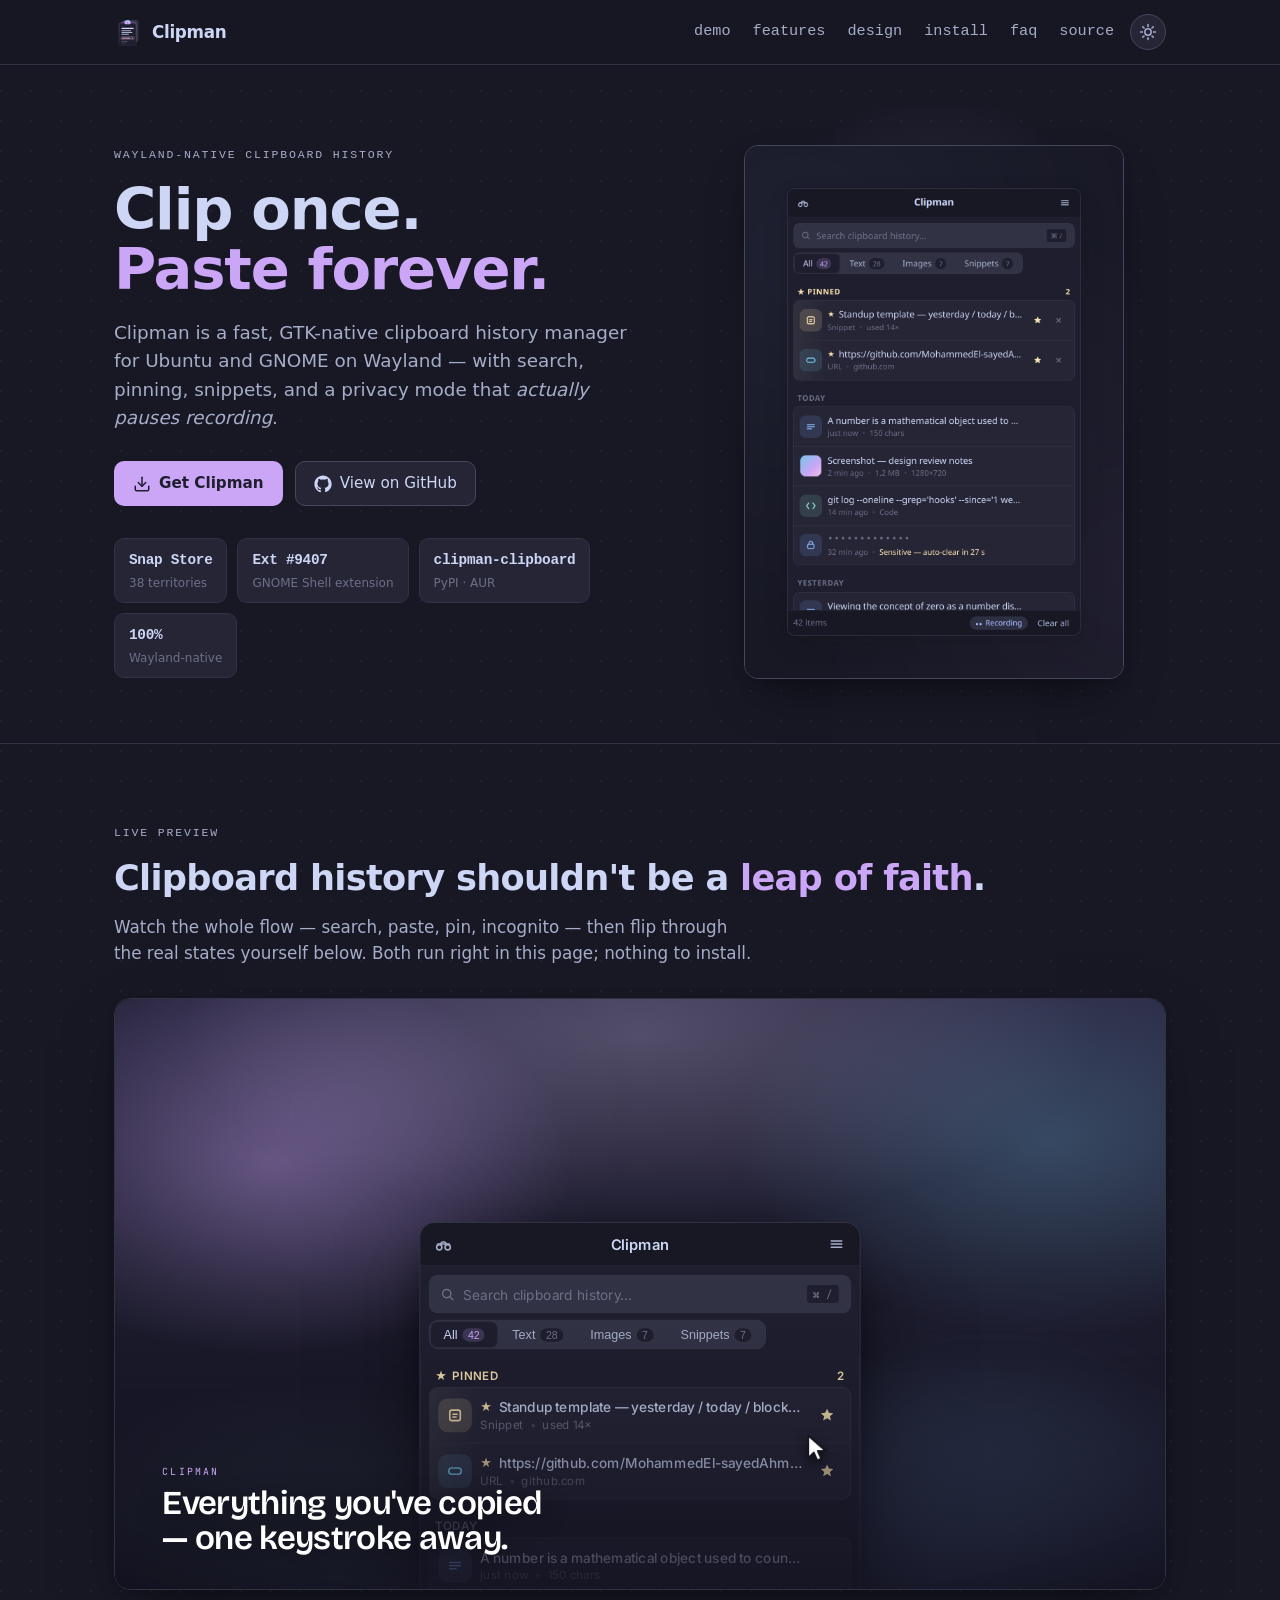
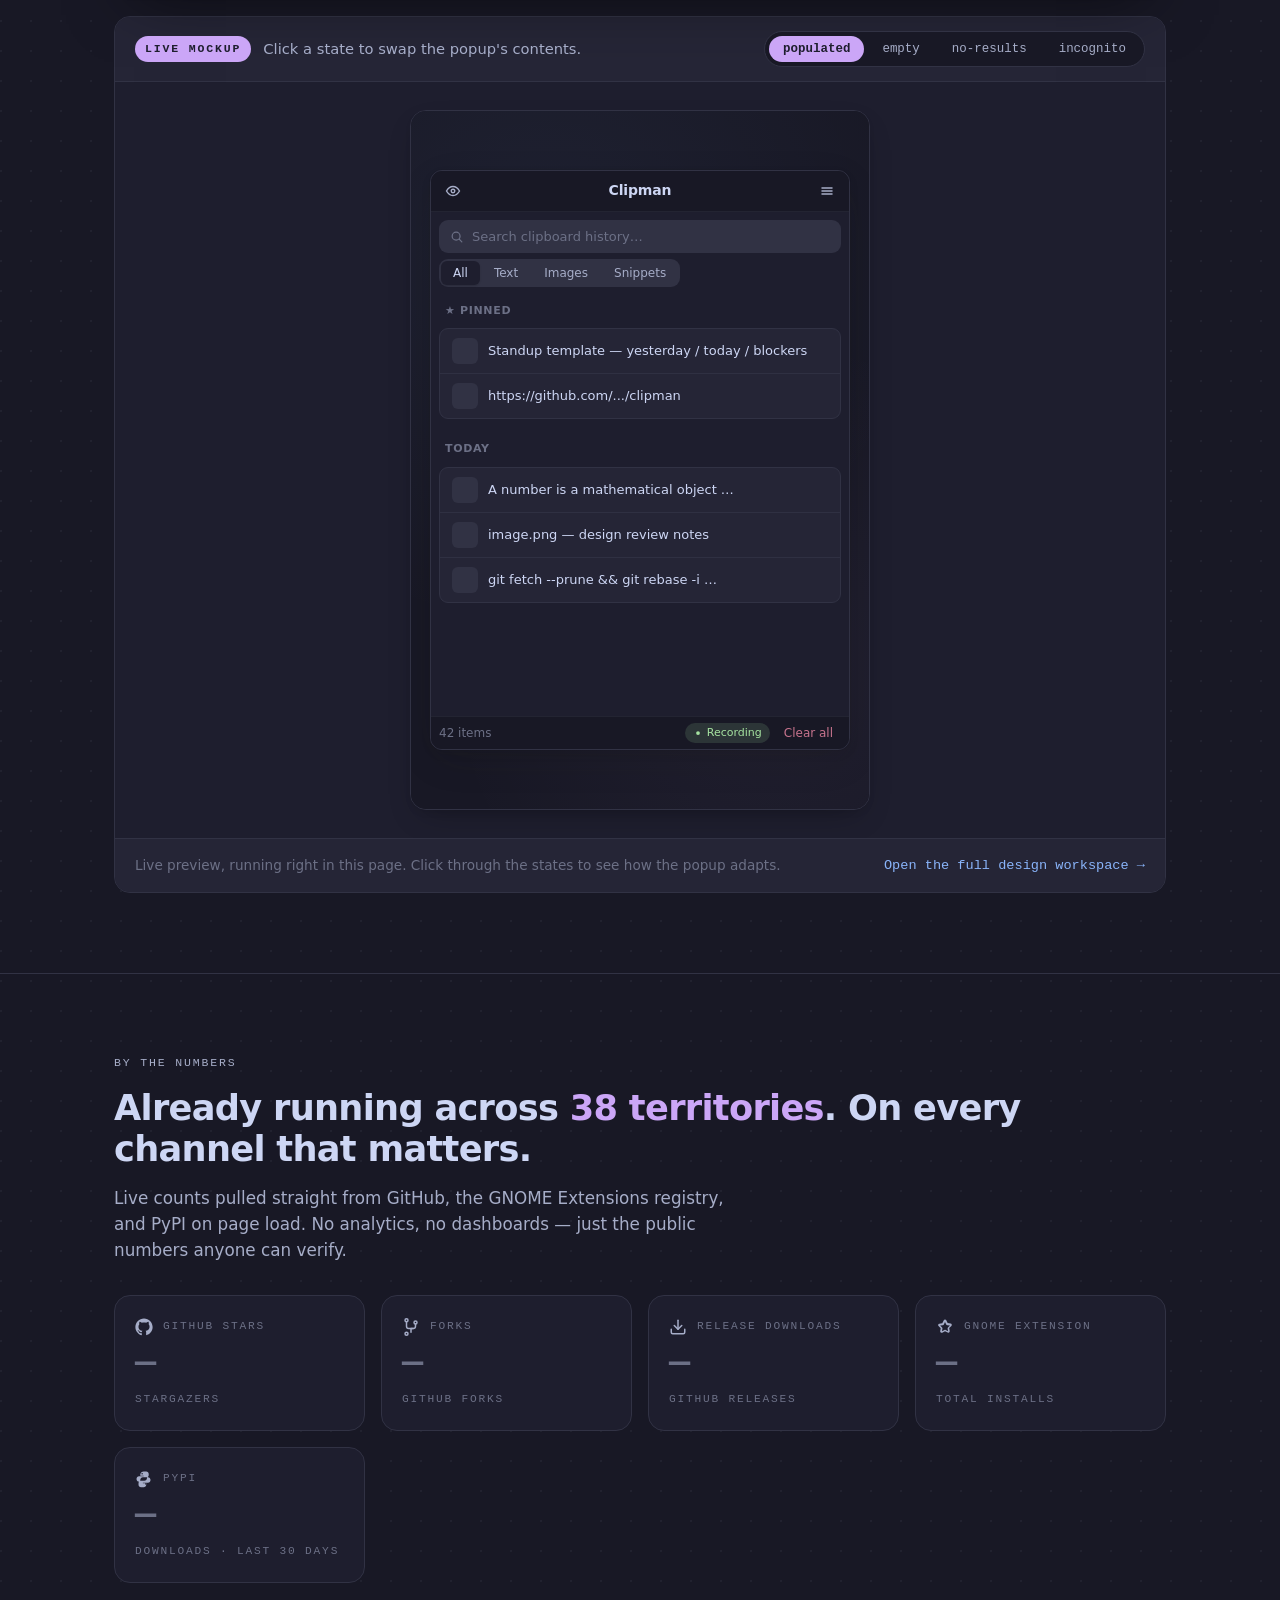
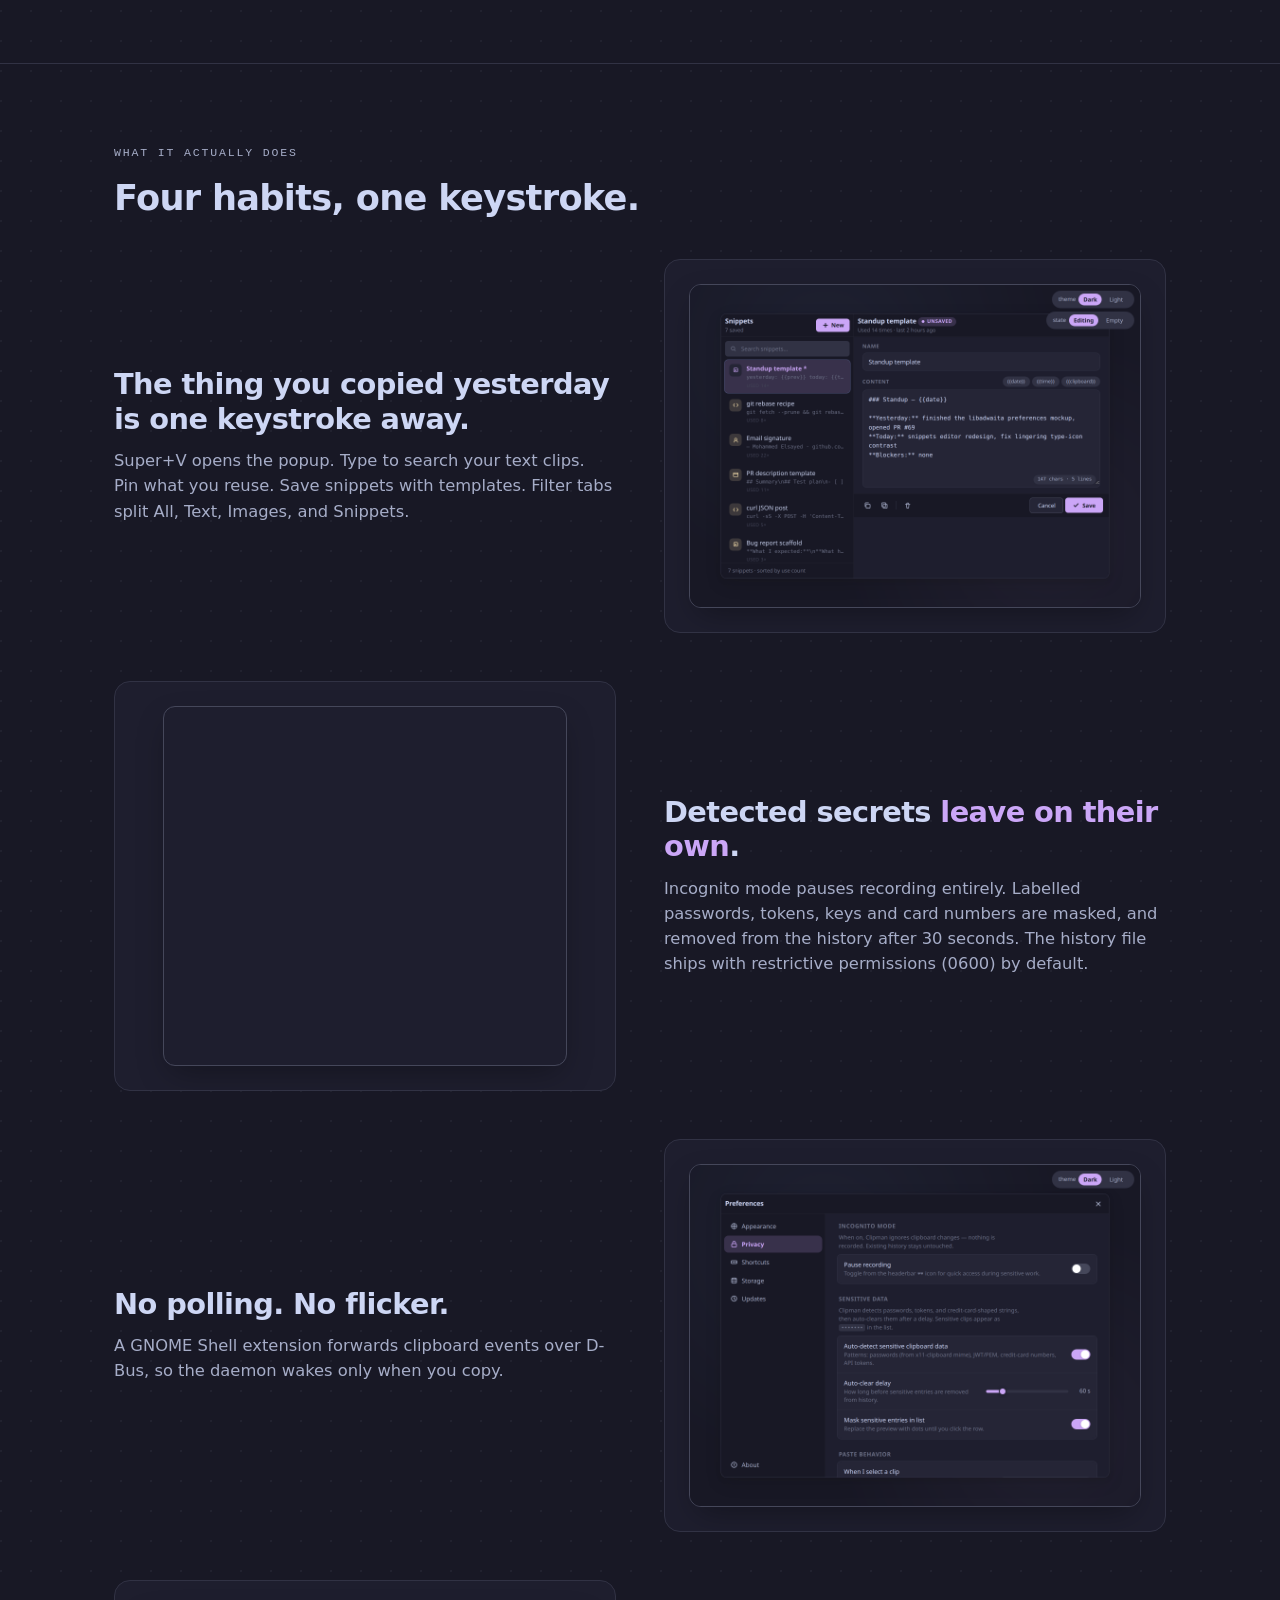
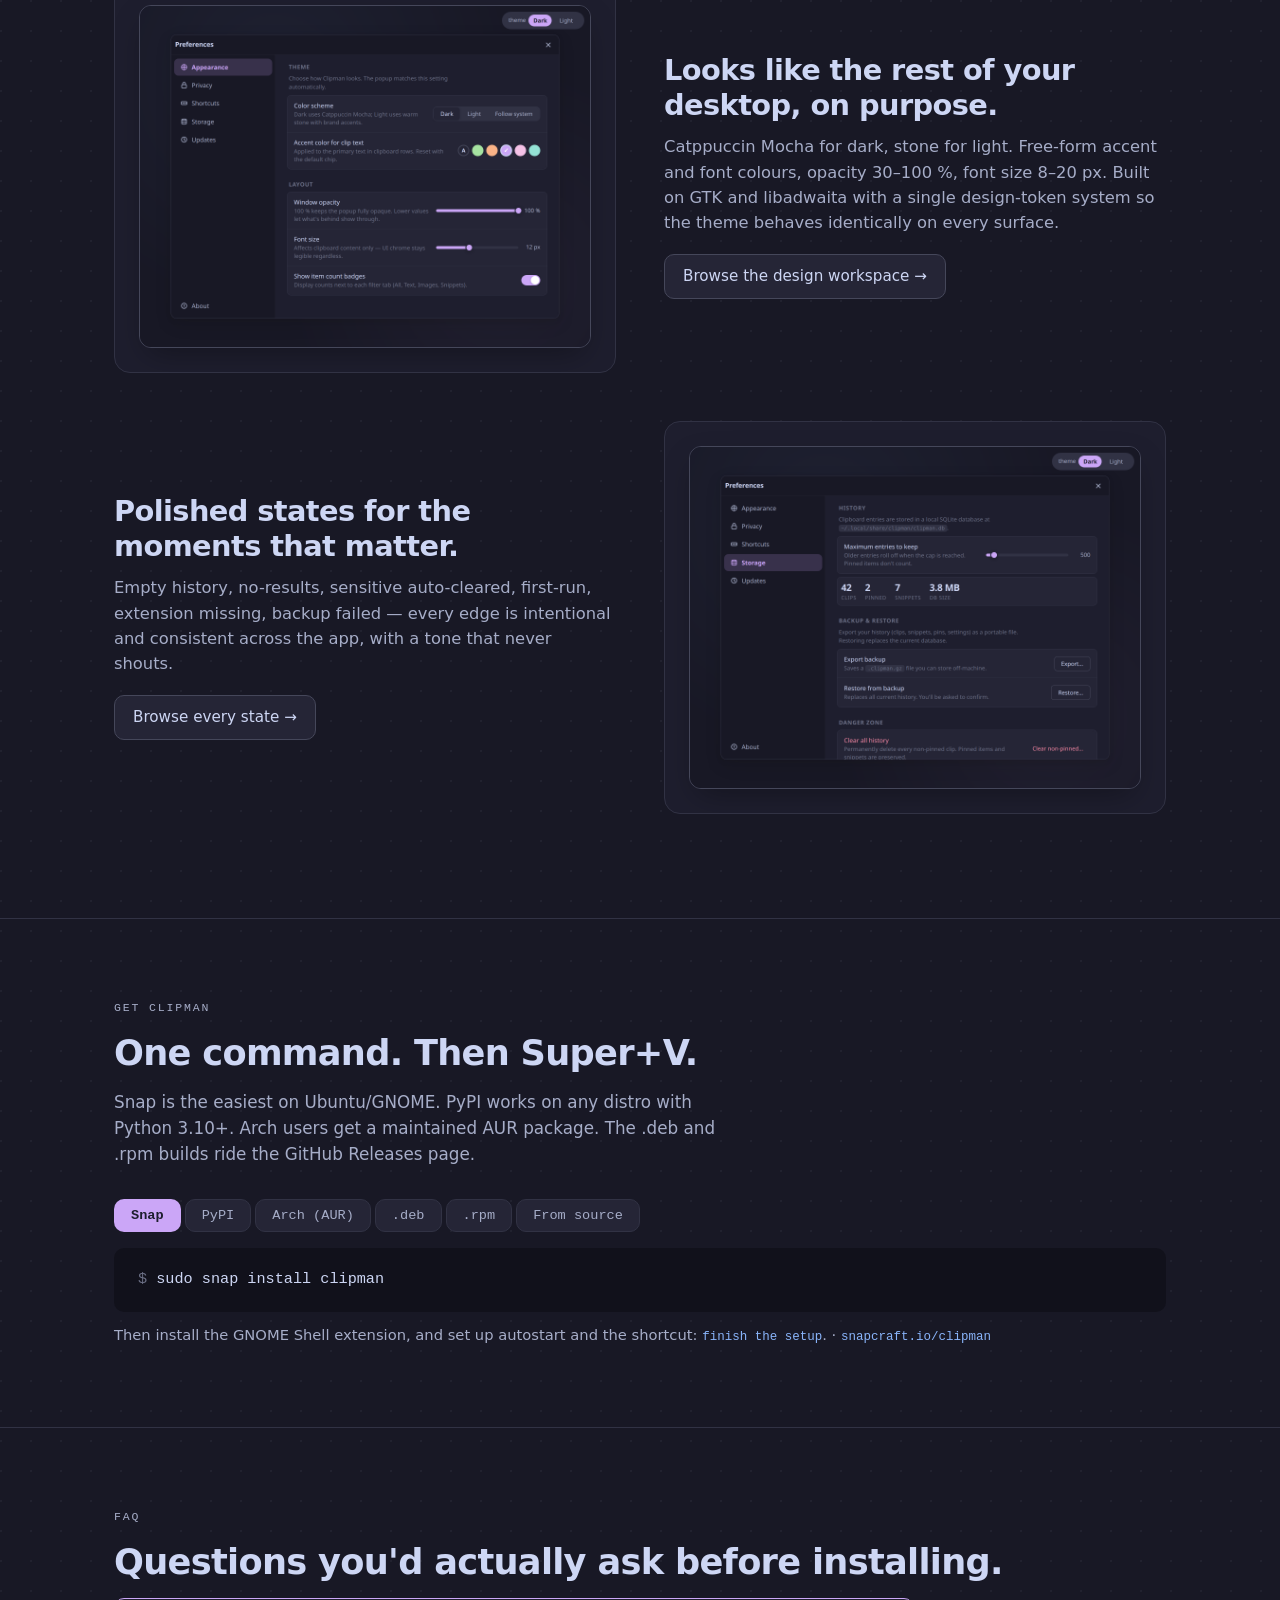
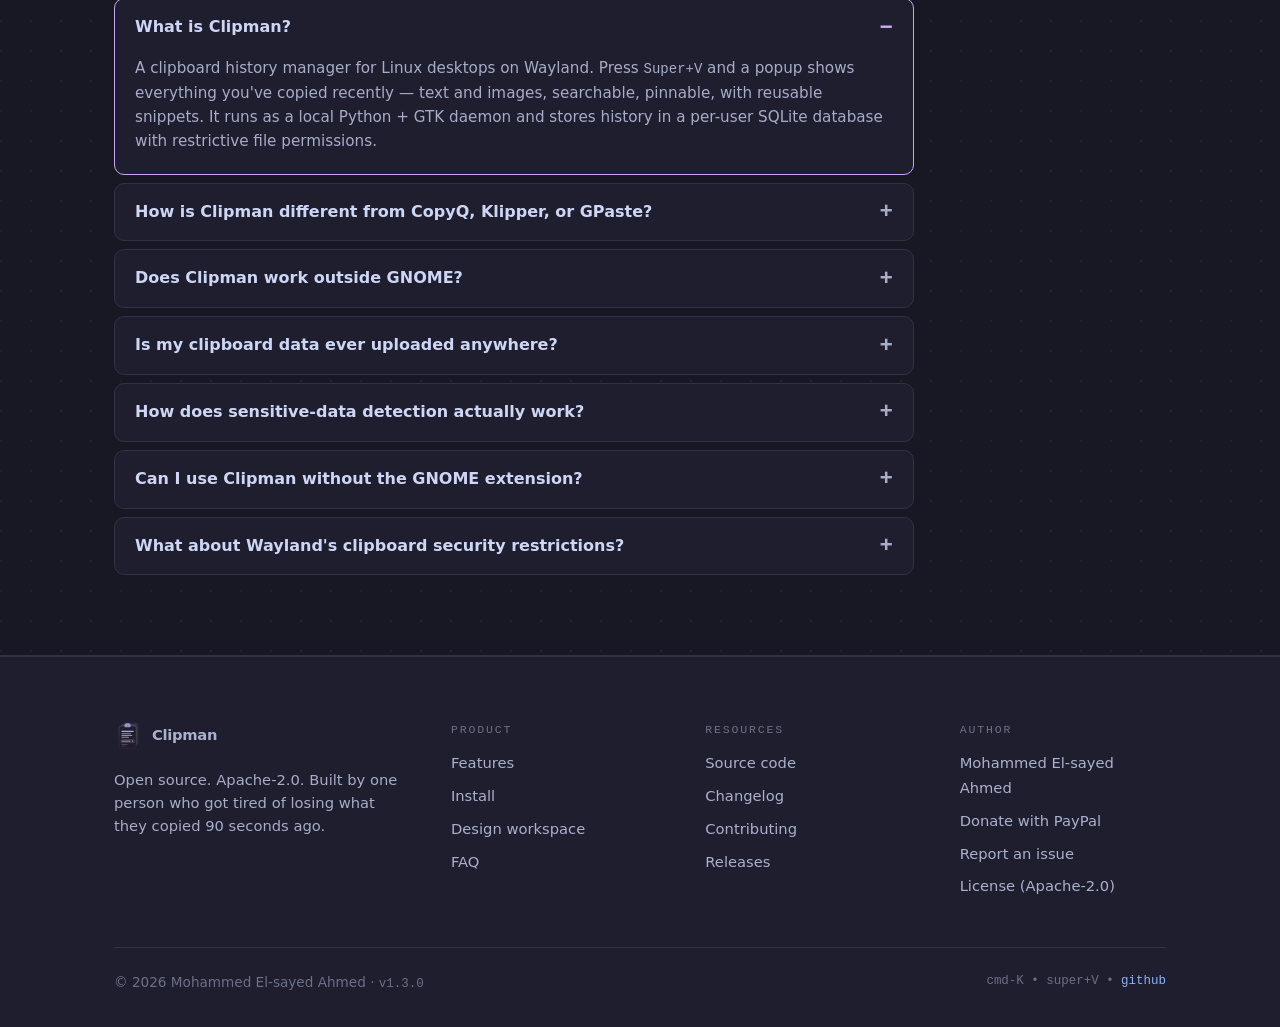
==== commit 49ddf536: "docs(design): show incognito as the app does, with no banner The edge-states mockup drew an "Incogni" ====
--- a/docs/index.html
+++ b/docs/index.html
@@ -1233,7 +1233,7 @@
           <img src="design/screenshots/states-incognito-on-dark.png"
                data-img-dark="design/screenshots/states-incognito-on-dark.png"
                data-img-light="design/screenshots/states-incognito-on-light.png" loading="lazy" decoding="async"
-               alt="The popup in incognito mode showing a banner that recording is paused, with a Resume button">
+               alt="The popup in incognito mode: the eye in the header is on, and the footer says Paused instead of Recording">
         </div>
       </div>
 
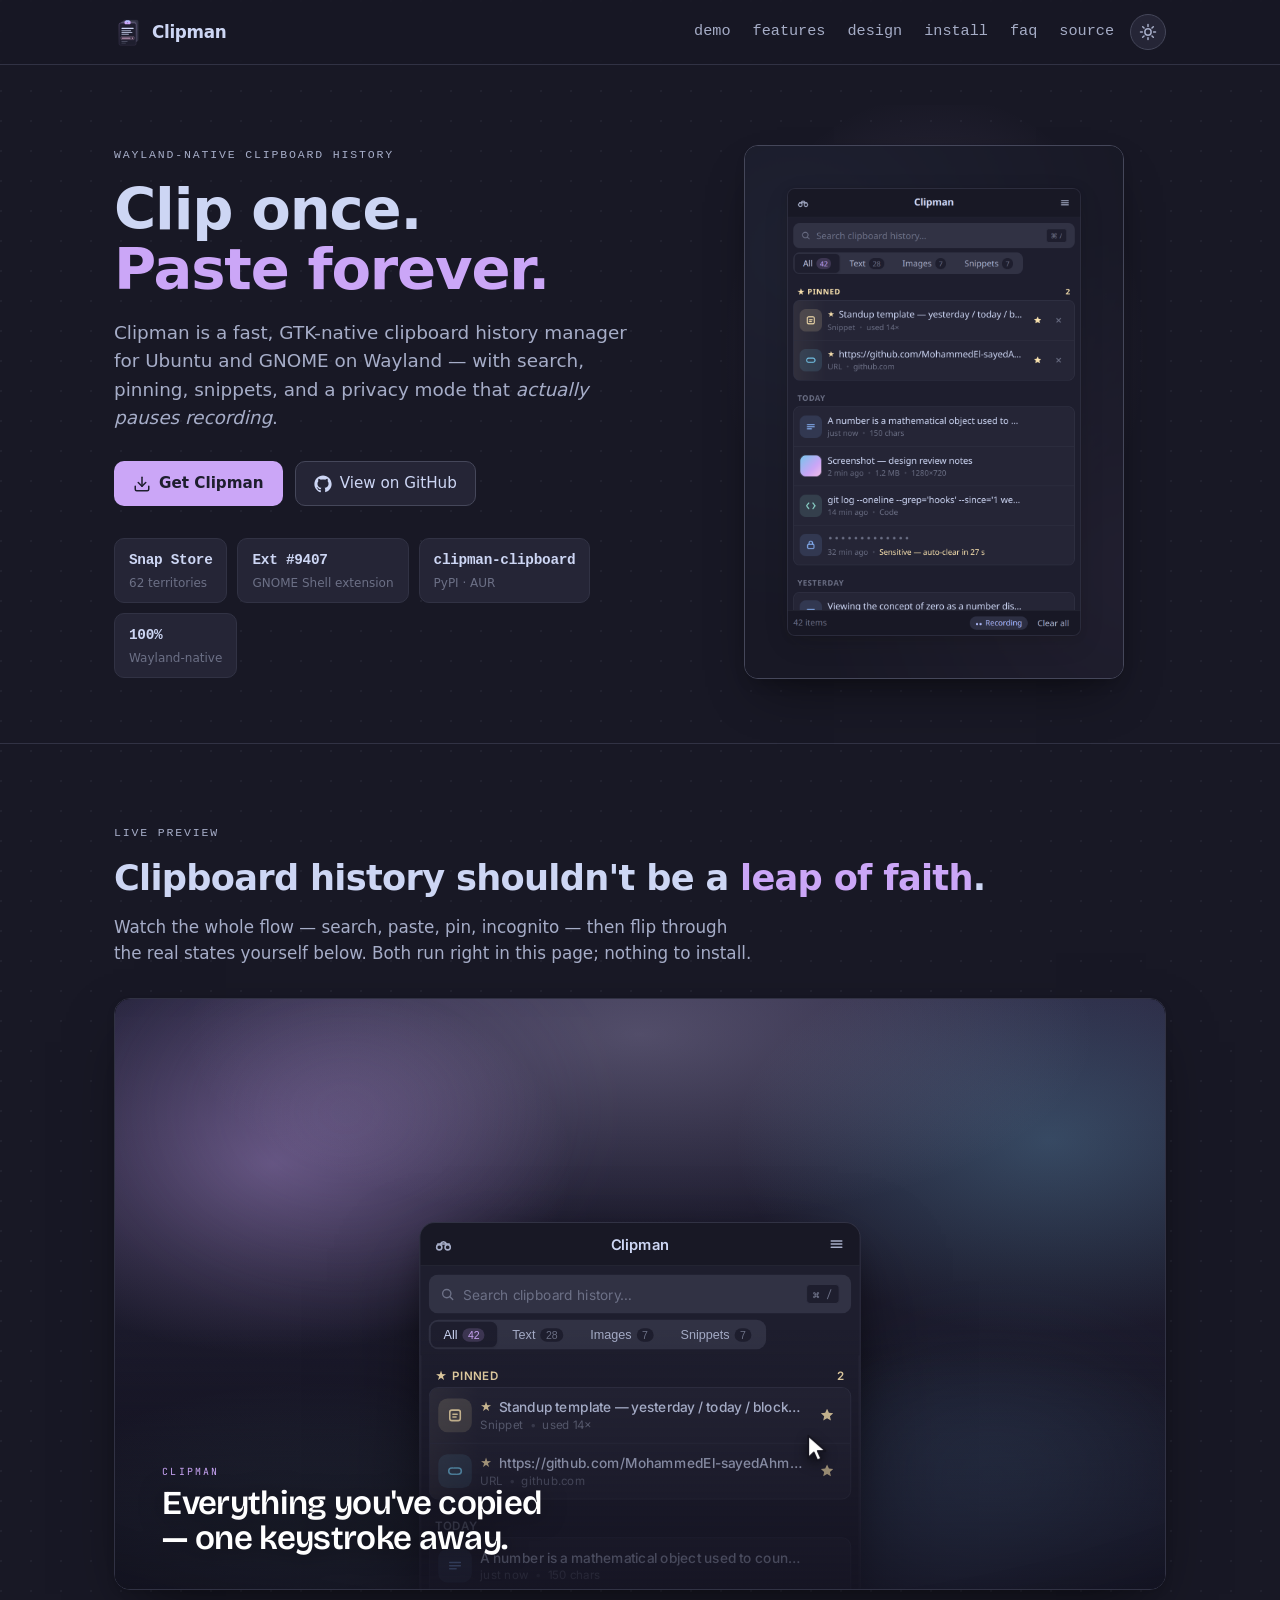
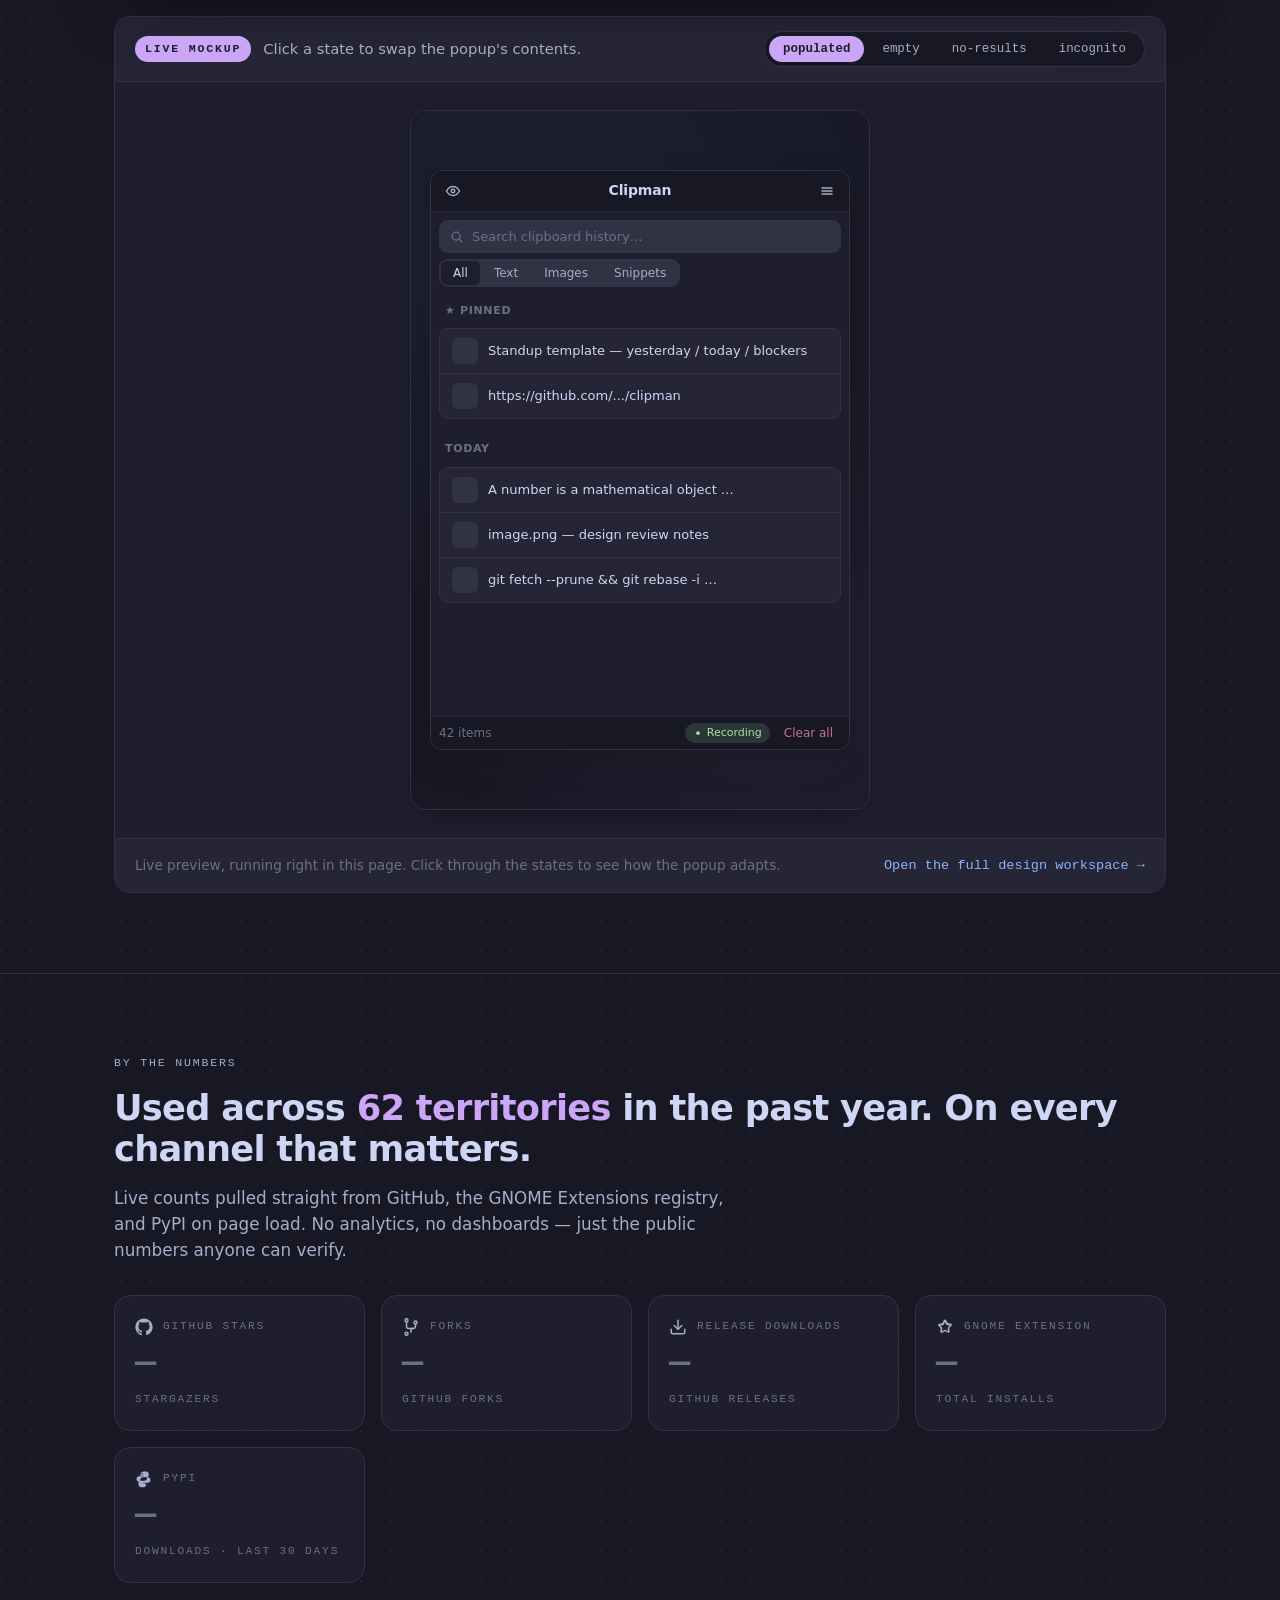
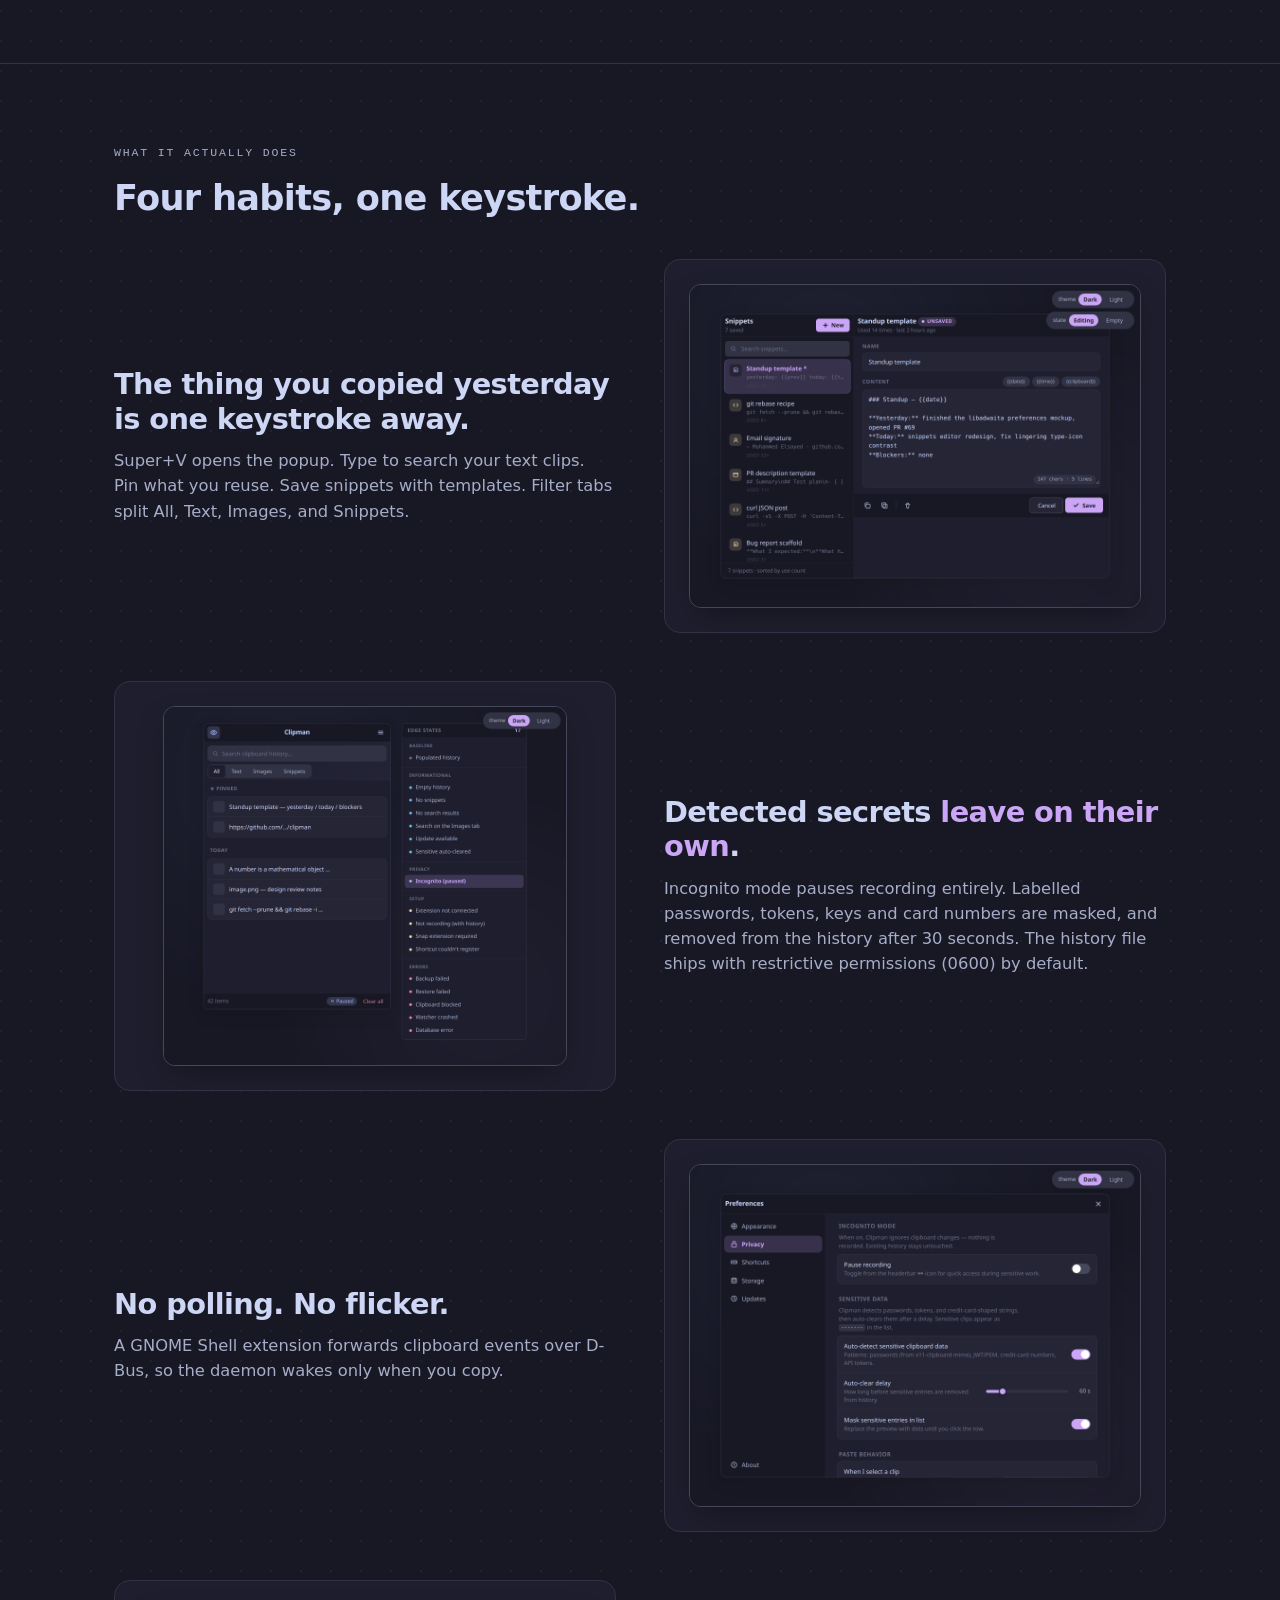
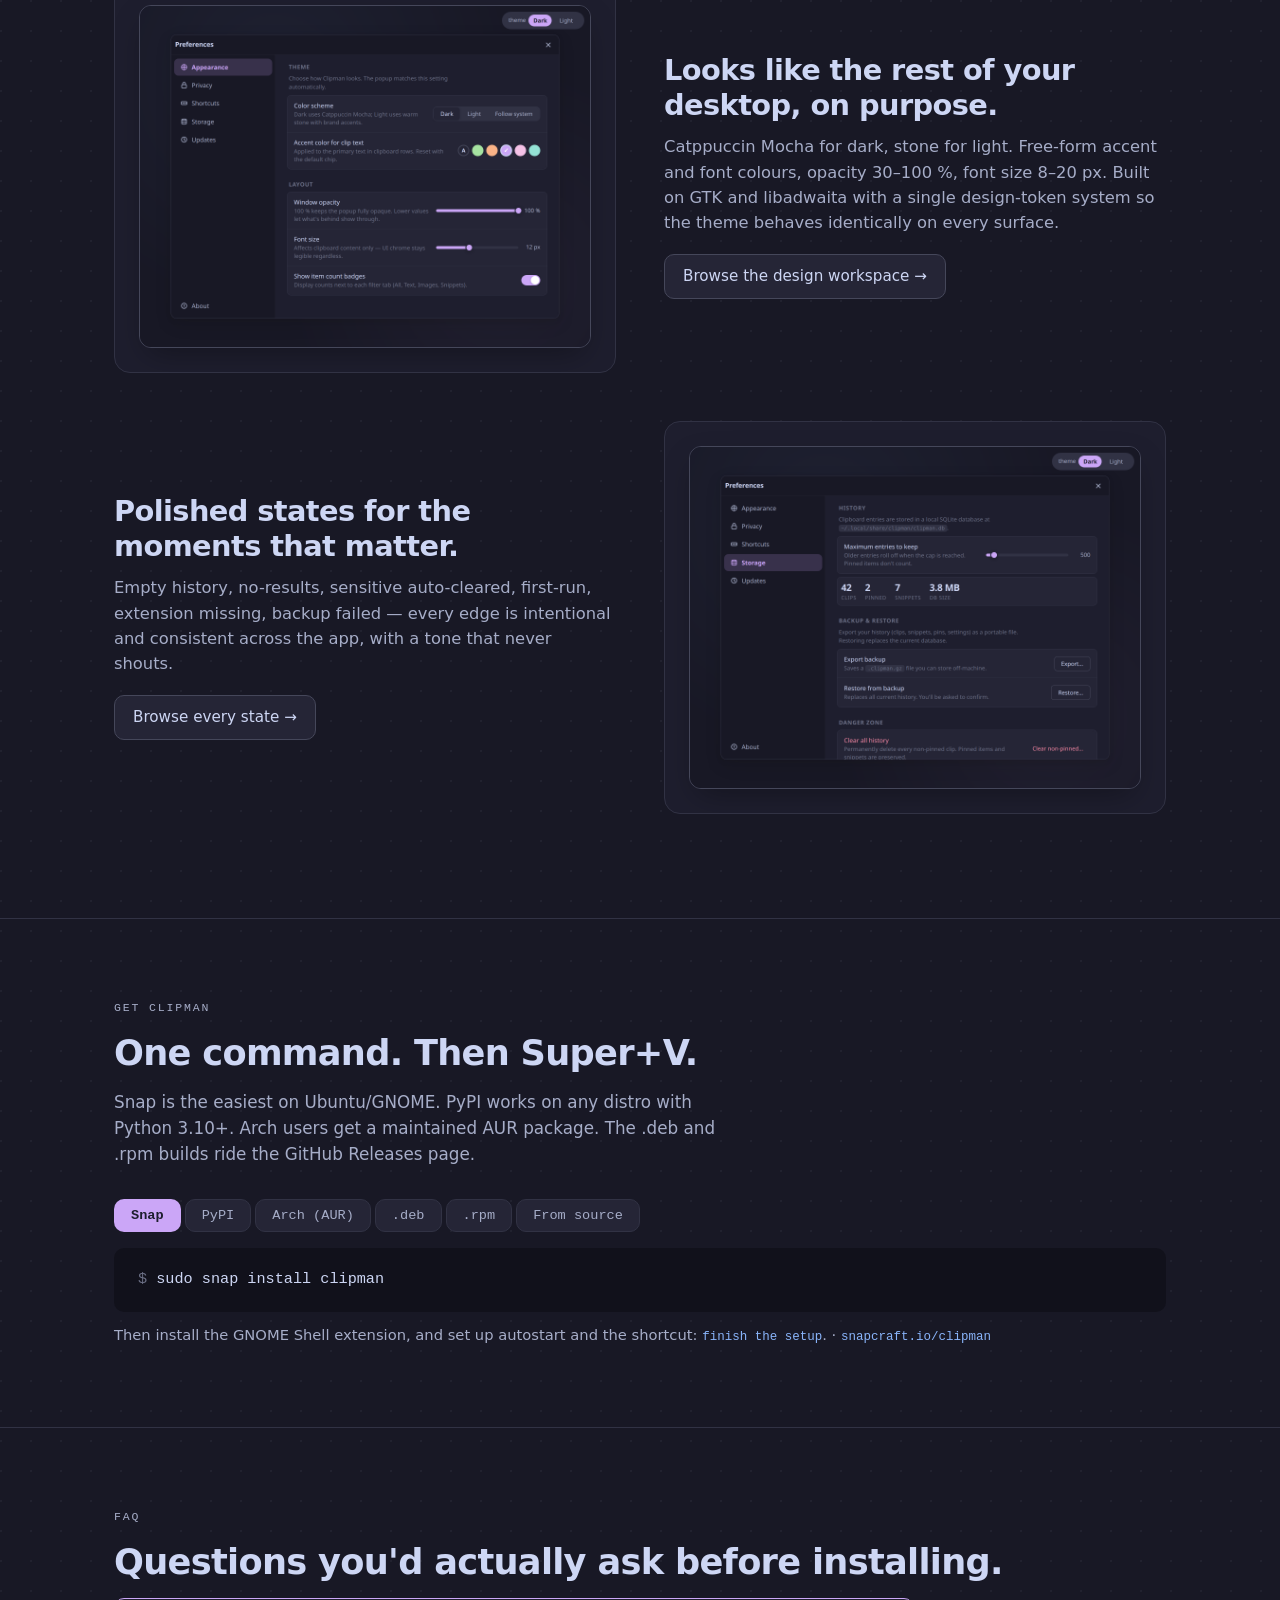
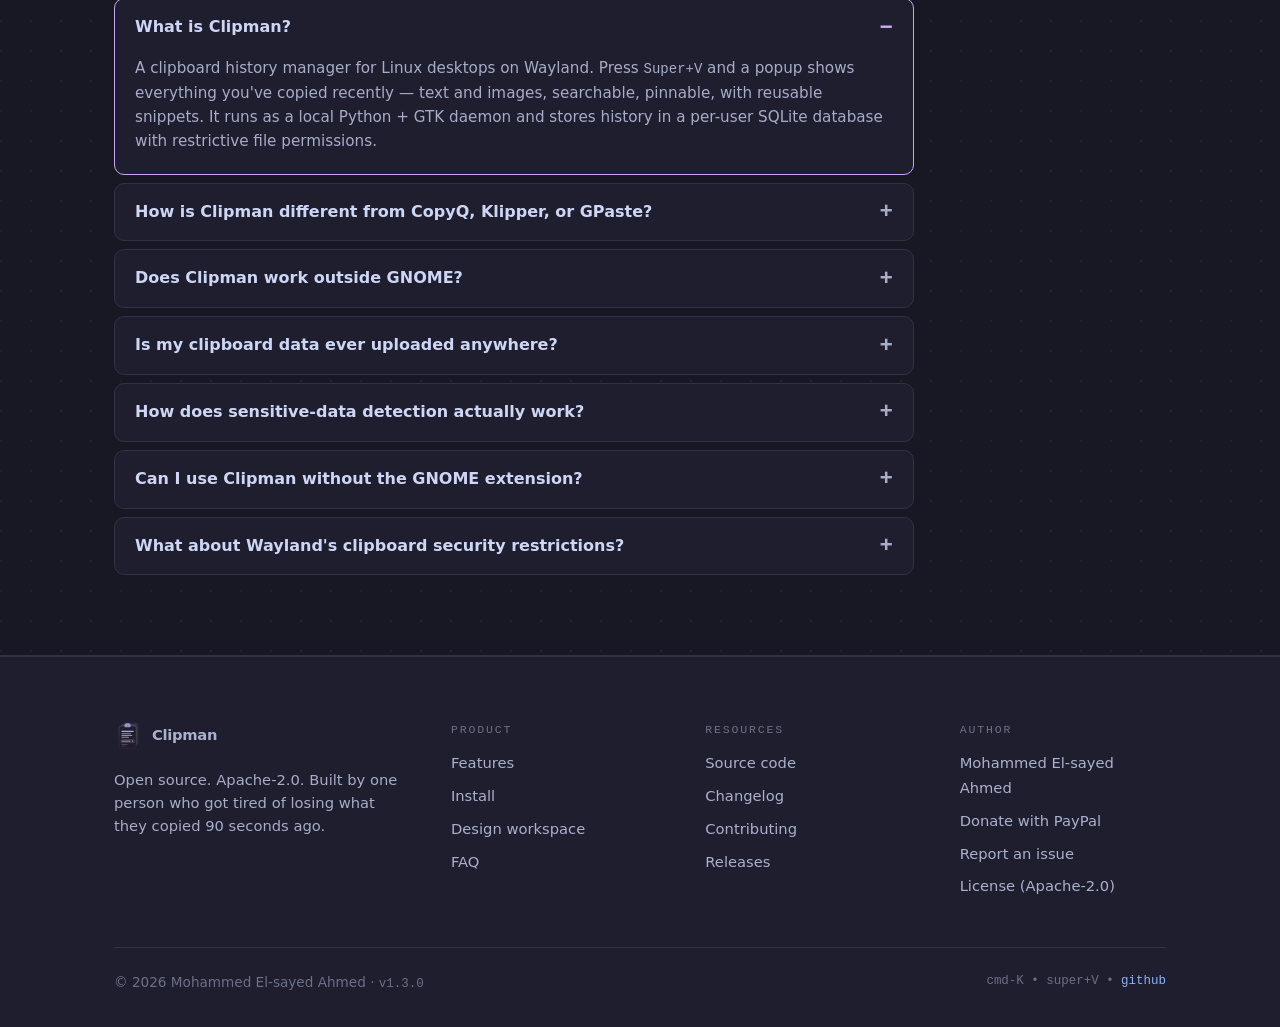
==== commit 9fdf3bdf: "feat(stats): Snap Store devices by country, and a live territory count The website said Clipman runs" ====
--- a/docs/index.html
+++ b/docs/index.html
@@ -1090,7 +1090,7 @@
             </a>
           </div>
           <ul class="chips" role="list">
-            <li class="chip"><span class="v">Snap Store</span><span class="l">38 territories</span></li>
+            <li class="chip"><span class="v">Snap Store</span><span class="l"><span id="num-territories-chip">62</span> territories</span></li>
             <li class="chip"><span class="v">Ext #9407</span><span class="l">GNOME Shell extension</span></li>
             <li class="chip"><span class="v">clipman-clipboard</span><span class="l">PyPI · AUR</span></li>
             <li class="chip"><span class="v">100%</span><span class="l">Wayland-native</span></li>
@@ -1150,7 +1150,7 @@
   <section id="numbers">
     <div class="wrap">
       <p class="eyebrow">By the numbers</p>
-      <h2>Already running across <span class="accent">38 territories</span>. On every channel that matters.</h2>
+      <h2>Used across <span class="accent"><span id="num-territories">62</span> territories</span> in the past year. On every channel that matters.</h2>
       <p class="lede">
         Live counts pulled straight from GitHub, the GNOME Extensions registry, and PyPI on page load.
         No analytics, no dashboards — just the public numbers anyone can verify.
@@ -1545,6 +1545,23 @@
                 if (typeof pypi  === 'number') setNum('num-pypi',  pypi);
             } catch (_) { /* leave placeholder */ }
         })();
+
+        // 6) Snap Store countries, from the same daily job: the number of
+        // territories with Clipman installed in the past year. The page
+        // keeps its last known number when the file is missing.
+        (async () => {
+            try {
+                const day = new Date().toISOString().slice(0, 10);
+                const r = await fetch('https://raw.githubusercontent.com/MohammedEl-sayedAhmed/clipman/stats/snap_countries.json?d=' + day);
+                if (!r.ok) return;
+                const j = await r.json();
+                const n = j && j.territories_year;
+                if (typeof n === 'number' && n > 0) {
+                    setNum('num-territories', n);
+                    setNum('num-territories-chip', n);
+                }
+            } catch (_) { /* keep the last known number */ }
+        })();
     }
     if (document.readyState === 'loading') {
         document.addEventListener('DOMContentLoaded', loadNumbers);
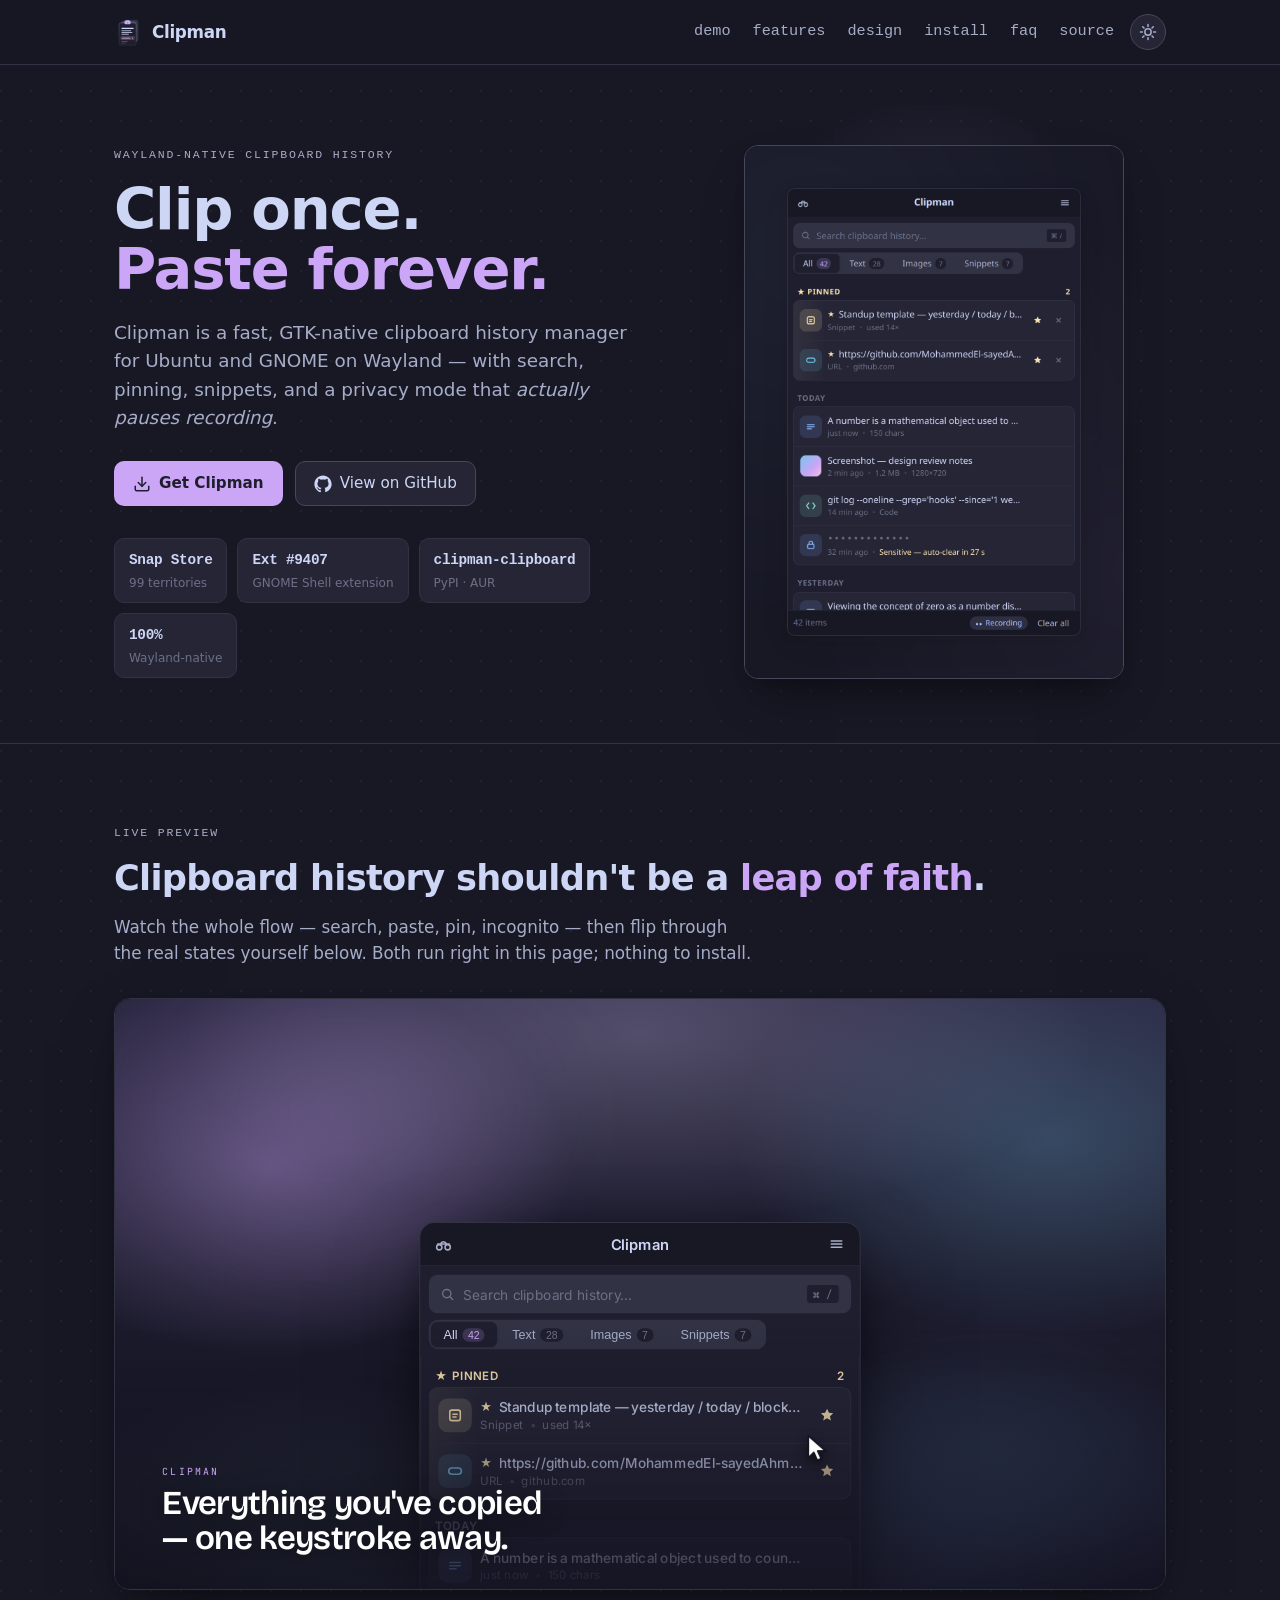
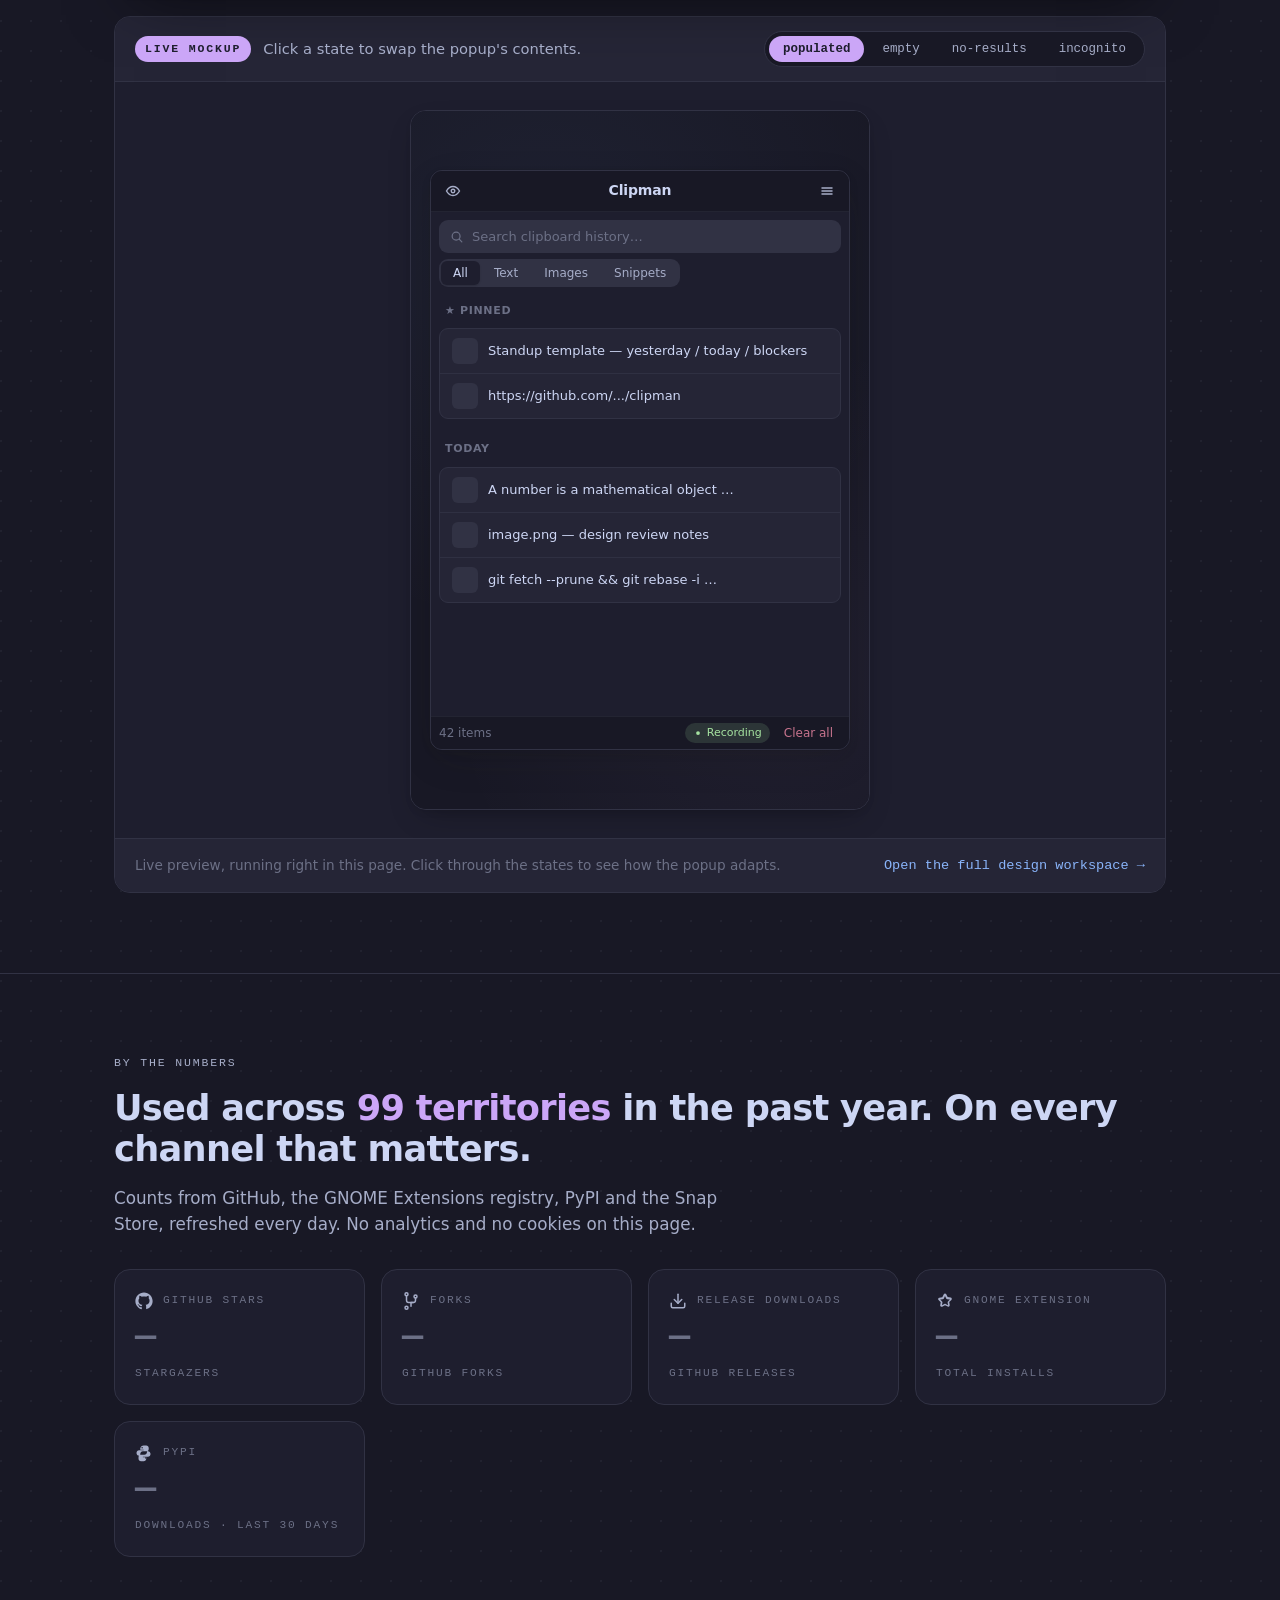
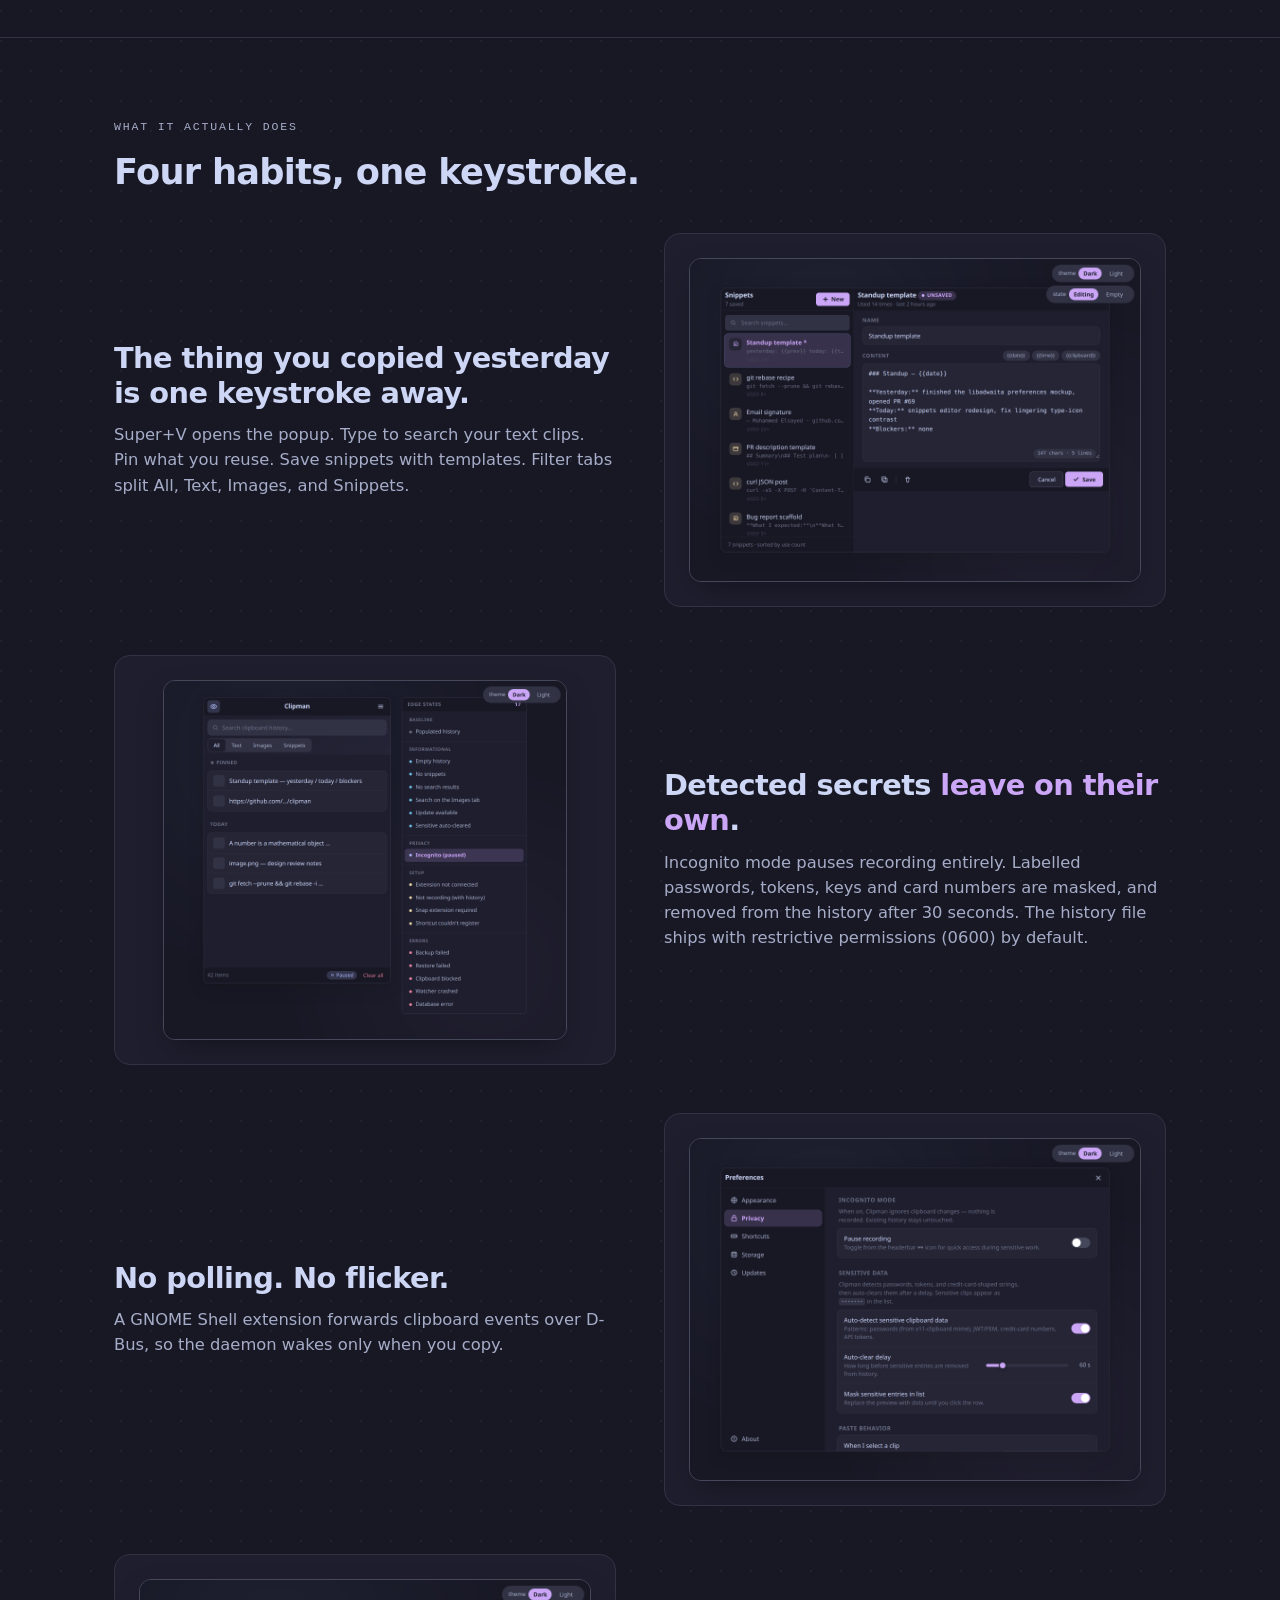
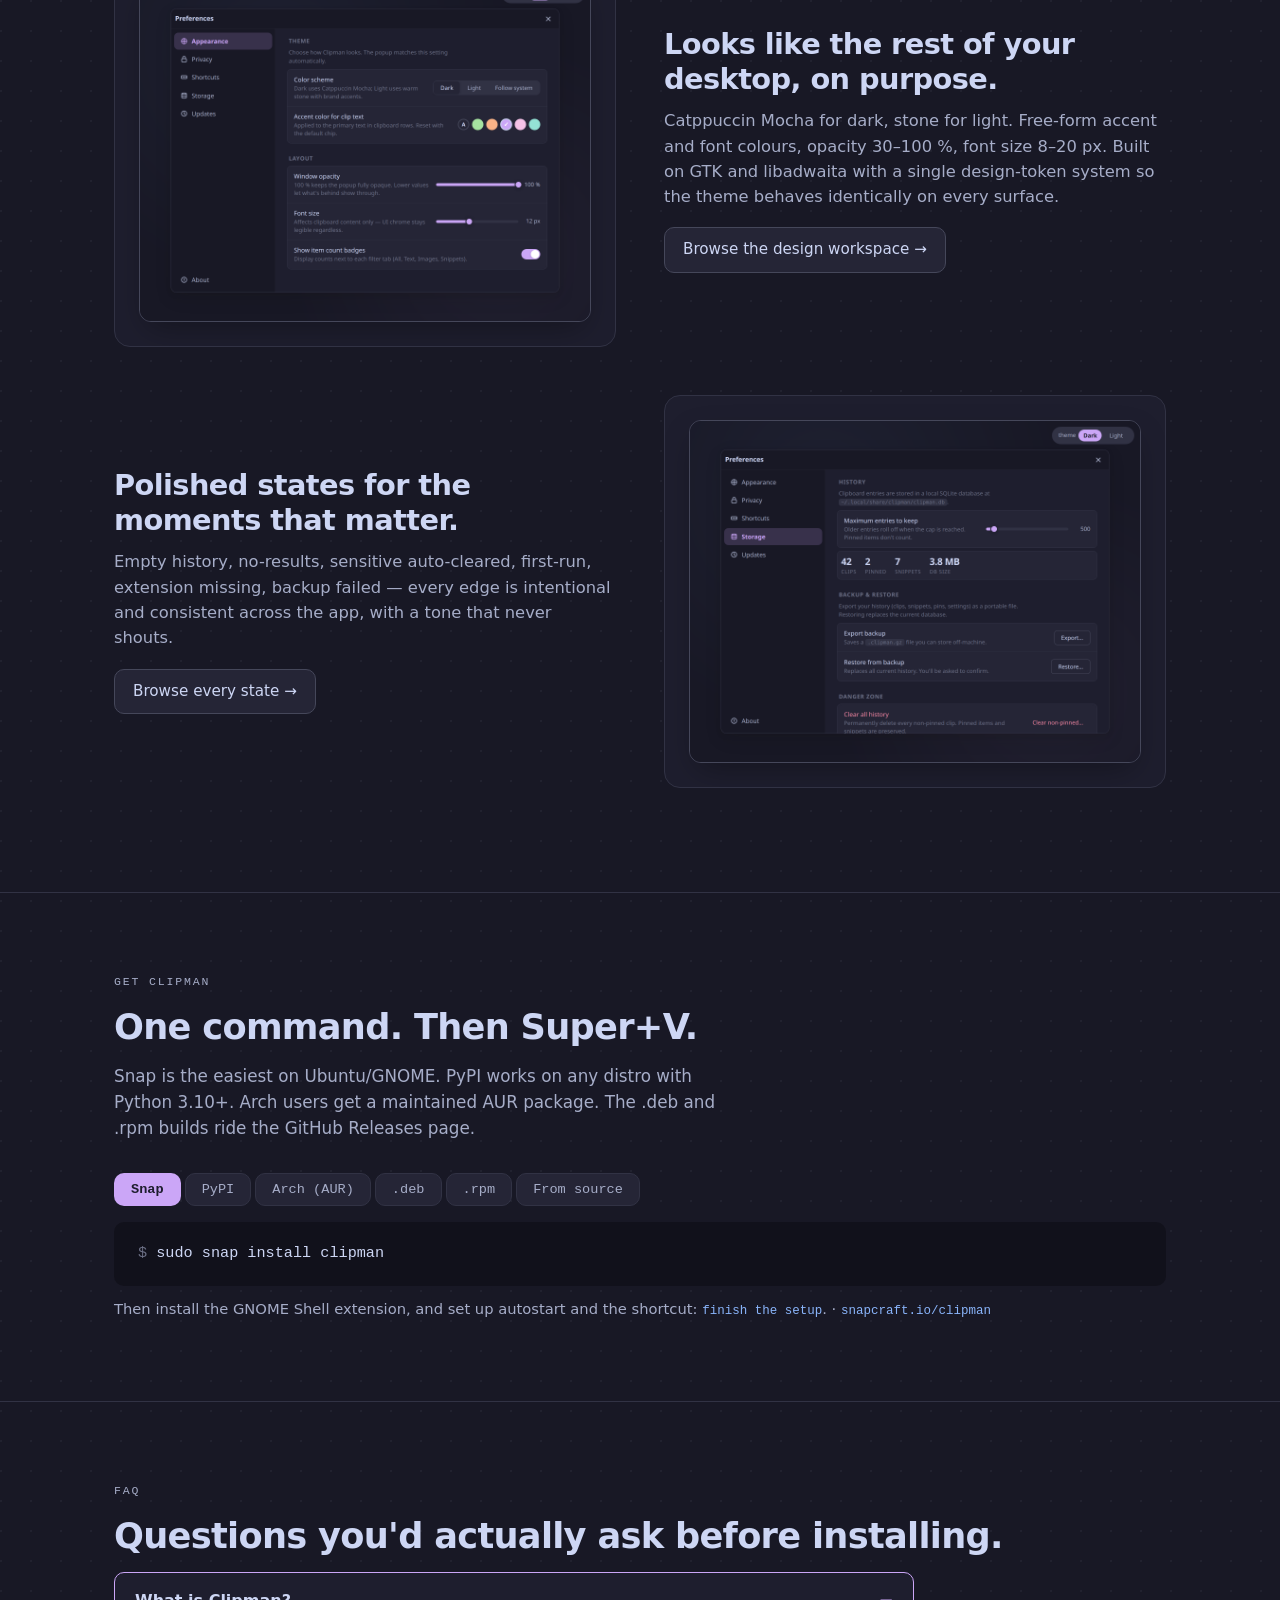
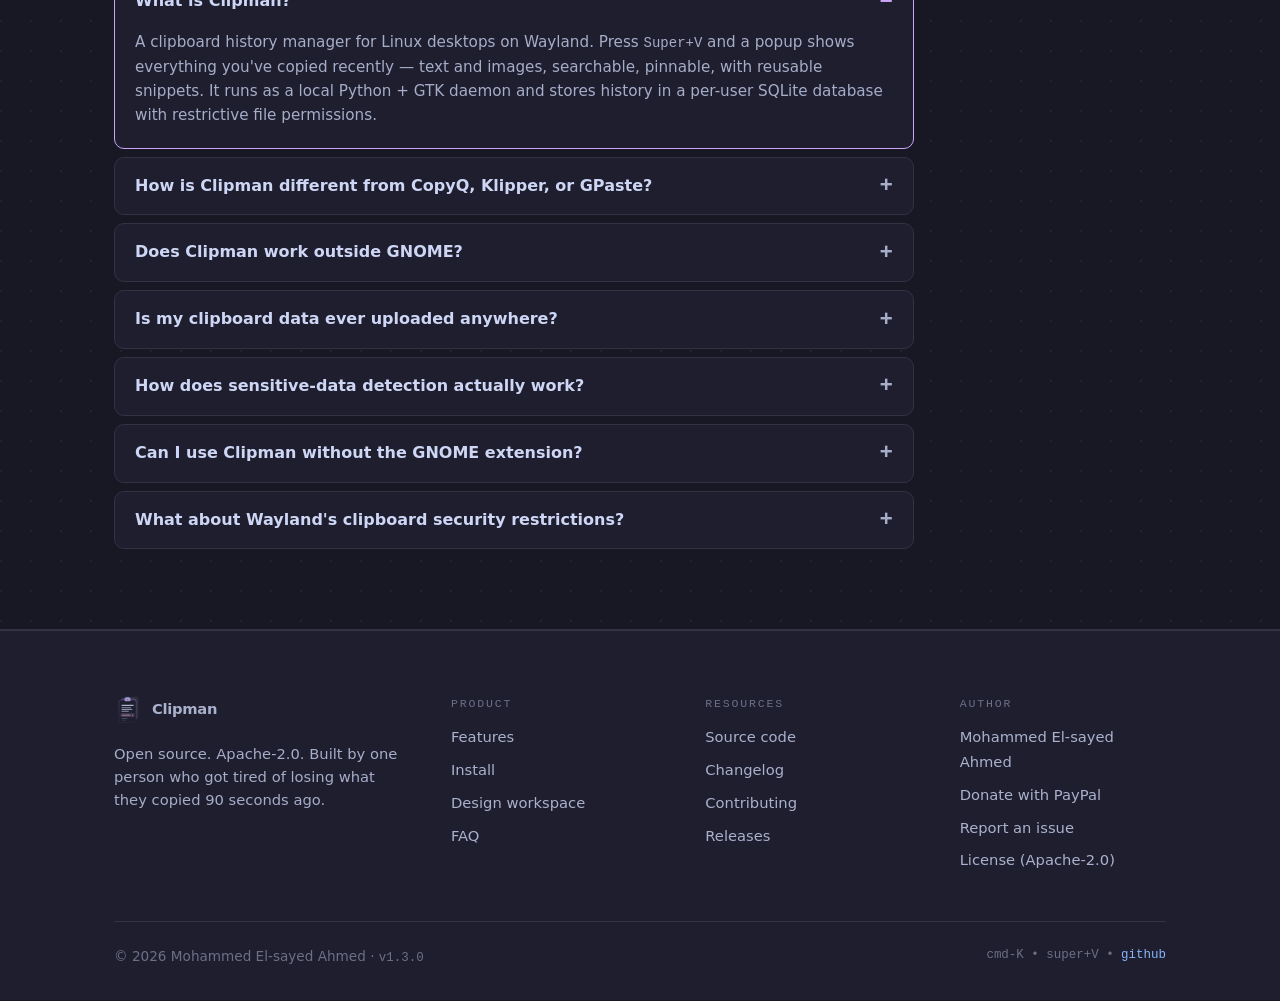
==== commit 95473e4b: "feat(site): Snap installs by country under the numbers The daily stats job writes Snap Store devices" ====
--- a/docs/index.html
+++ b/docs/index.html
@@ -669,6 +669,100 @@
     font-weight: 500;
 }
 
+/* Snap installs by country */
+.geo-card {
+    margin-top: 16px;
+    background: var(--surface);
+    border: 1px solid var(--border);
+    border-radius: var(--r-lg);
+    padding: 22px 20px;
+}
+.geo-card[hidden] { display: none; }
+.geo-head {
+    display: flex;
+    flex-wrap: wrap;
+    align-items: baseline;
+    justify-content: space-between;
+    gap: 6px 16px;
+    margin-bottom: 14px;
+}
+.geo-head .num-label {
+    font-family: var(--mono);
+    font-size: 0.7rem;
+    text-transform: uppercase;
+    letter-spacing: var(--label);
+    color: var(--muted);
+    font-weight: 500;
+}
+.geo-total {
+    font-family: var(--mono);
+    font-size: 0.8rem;
+    color: var(--muted);
+    font-variant-numeric: tabular-nums;
+}
+/* Ranked down the first column, then the second. */
+.geo-list {
+    list-style: none;
+    margin: 0;
+    padding: 0;
+    display: grid;
+    grid-template-columns: repeat(2, 1fr);
+    grid-template-rows: repeat(var(--geo-rows, 5), auto);
+    grid-auto-flow: column;
+    gap: 10px 32px;
+}
+.geo-list li {
+    display: grid;
+    grid-template-columns: minmax(7.5em, 34%) 1fr 3.5em;
+    align-items: center;
+    gap: 12px;
+    font-size: 0.92rem;
+    color: var(--text);
+}
+.geo-list .geo-name {
+    overflow: hidden;
+    text-overflow: ellipsis;
+    white-space: nowrap;
+}
+.geo-list .geo-bar {
+    height: 8px;
+    border-radius: var(--r-pill);
+    background: var(--border);
+    overflow: hidden;
+}
+.geo-list .geo-bar > span {
+    display: block;
+    height: 100%;
+    border-radius: inherit;
+    background: var(--accent);
+}
+.geo-list .geo-n {
+    font-family: var(--mono);
+    font-size: 0.85rem;
+    text-align: right;
+    color: var(--muted);
+    font-variant-numeric: tabular-nums;
+}
+@media (max-width: 640px) {
+    .geo-list {
+        grid-template-columns: 1fr;
+        grid-template-rows: none;
+        grid-auto-flow: row;
+    }
+    .geo-list li { grid-template-columns: 9em 1fr 2.5em; }
+}
+.geo-more {
+    margin: 12px 0 0;
+    font-size: 0.85rem;
+    color: var(--muted);
+}
+.geo-more[hidden] { display: none; }
+.geo-foot {
+    margin: 14px 0 0;
+    font-size: 0.8rem;
+    color: var(--muted);
+}
+
 /* ================================================================
    INSTALL TABS
    ================================================================ */
@@ -1090,7 +1184,7 @@
             </a>
           </div>
           <ul class="chips" role="list">
-            <li class="chip"><span class="v">Snap Store</span><span class="l"><span id="num-territories-chip">62</span> territories</span></li>
+            <li class="chip"><span class="v">Snap Store</span><span class="l"><span id="num-territories-chip">99</span> territories</span></li>
             <li class="chip"><span class="v">Ext #9407</span><span class="l">GNOME Shell extension</span></li>
             <li class="chip"><span class="v">clipman-clipboard</span><span class="l">PyPI · AUR</span></li>
             <li class="chip"><span class="v">100%</span><span class="l">Wayland-native</span></li>
@@ -1150,10 +1244,10 @@
   <section id="numbers">
     <div class="wrap">
       <p class="eyebrow">By the numbers</p>
-      <h2>Used across <span class="accent"><span id="num-territories">62</span> territories</span> in the past year. On every channel that matters.</h2>
+      <h2>Used across <span class="accent"><span id="num-territories">99</span> territories</span> in the past year. On every channel that matters.</h2>
       <p class="lede">
-        Live counts pulled straight from GitHub, the GNOME Extensions registry, and PyPI on page load.
-        No analytics, no dashboards — just the public numbers anyone can verify.
+        Counts from GitHub, the GNOME Extensions registry, PyPI and the Snap Store, refreshed every day.
+        No analytics and no cookies on this page.
       </p>
 
       <div class="numbers-grid">
@@ -1201,6 +1295,17 @@
           <div class="num-value" id="num-pypi" data-loading="true">—</div>
           <div class="num-label">downloads · last 30 days</div>
         </div>
+      </div>
+
+      <!-- Filled from stats/snap_countries.json; stays hidden without it. -->
+      <div class="geo-card" id="geo" hidden>
+        <div class="geo-head">
+          <span class="num-label">Snap installs by country</span>
+          <span class="geo-total"><span id="geo-devices">—</span> devices in <span id="geo-territories">—</span> territories · week to <span id="geo-date">—</span></span>
+        </div>
+        <ol class="geo-list" id="geo-list"></ol>
+        <p class="geo-more" id="geo-more" hidden></p>
+        <p class="geo-foot">From the Snap Store’s weekly metrics. The other channels don’t report countries.</p>
       </div>
     </div>
   </section>
@@ -1487,6 +1592,63 @@
         el.textContent = s;
         el.setAttribute('data-loading', 'false');
     }
+    // The ten countries with the most Snap installs this week, as rows
+    // with a bar scaled to the largest. Built with textContent only: the
+    // file is data, never markup.
+    function showCountries(j) {
+        const card = document.getElementById('geo');
+        const list = document.getElementById('geo-list');
+        const by = j && j.by_country;
+        if (!card || !list || !by || typeof by !== 'object') return;
+        const rows = Object.entries(by)
+            .filter(([code, n]) => /^[A-Z]{2}$/.test(code) && typeof n === 'number' && n > 0)
+            .sort((a, b) => b[1] - a[1] || a[0].localeCompare(b[0]));
+        if (!rows.length) return;
+        let names = null;
+        try { names = new Intl.DisplayNames(['en'], { type: 'region' }); } catch (_) { /* codes only */ }
+        const nameOf = (code) => {
+            try { return (names && names.of(code)) || code; } catch (_) { return code; }
+        };
+        const top = rows.slice(0, 10);
+        const max = top[0][1];
+        list.textContent = '';
+        for (const [code, n] of top) {
+            const li = document.createElement('li');
+            const name = document.createElement('span');
+            name.className = 'geo-name';
+            name.textContent = nameOf(code);
+            const bar = document.createElement('span');
+            bar.className = 'geo-bar';
+            bar.setAttribute('aria-hidden', 'true');
+            const fill = document.createElement('span');
+            fill.style.width = Math.max(4, Math.round(n / max * 100)) + '%';
+            bar.appendChild(fill);
+            const num = document.createElement('span');
+            num.className = 'geo-n';
+            num.textContent = fmt(n) ?? String(n);
+            li.append(name, bar, num);
+            li.setAttribute('aria-label', nameOf(code) + ': ' + n + (n === 1 ? ' device' : ' devices'));
+            list.appendChild(li);
+        }
+        list.style.setProperty('--geo-rows', String(Math.ceil(top.length / 2)));
+        const rest = rows.length - top.length;
+        const more = document.getElementById('geo-more');
+        if (more && rest > 0) {
+            more.textContent = '+ ' + rest + ' more ' + (rest === 1 ? 'territory' : 'territories');
+            more.hidden = false;
+        }
+        const devices = typeof j.devices === 'number' ? j.devices
+            : rows.reduce((sum, row) => sum + row[1], 0);
+        setNum('geo-devices', devices);
+        setNum('geo-territories', rows.length);
+        const date = typeof j.date === 'string' && /^\d{4}-\d{2}-\d{2}$/.test(j.date)
+            ? new Date(j.date + 'T00:00:00Z') : null;
+        const when = document.getElementById('geo-date');
+        if (when && date && !isNaN(date)) {
+            when.textContent = date.toLocaleDateString('en', { month: 'short', day: 'numeric', timeZone: 'UTC' });
+        }
+        card.hidden = false;
+    }
     async function loadNumbers() {
         const REPO = 'MohammedEl-sayedAhmed/clipman';
 
@@ -1560,6 +1722,7 @@
                     setNum('num-territories', n);
                     setNum('num-territories-chip', n);
                 }
+                showCountries(j);
             } catch (_) { /* keep the last known number */ }
         })();
     }
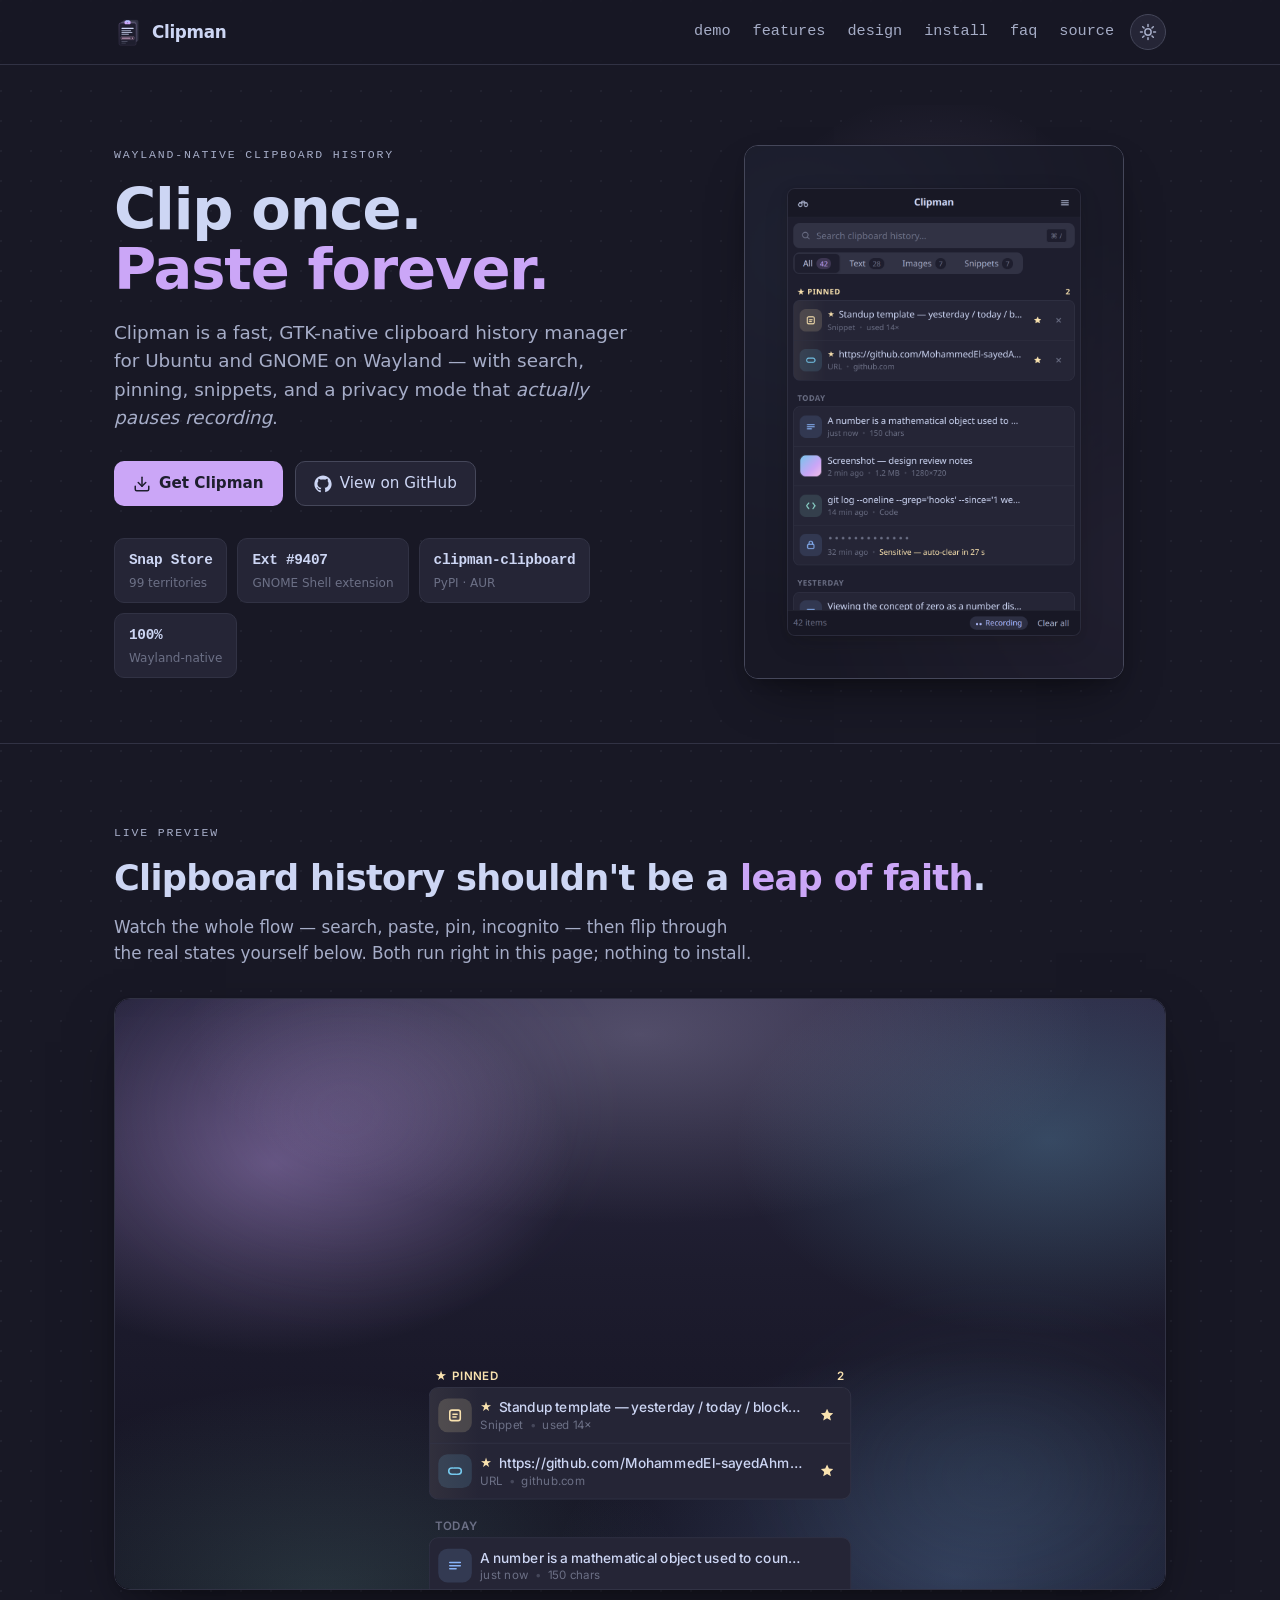
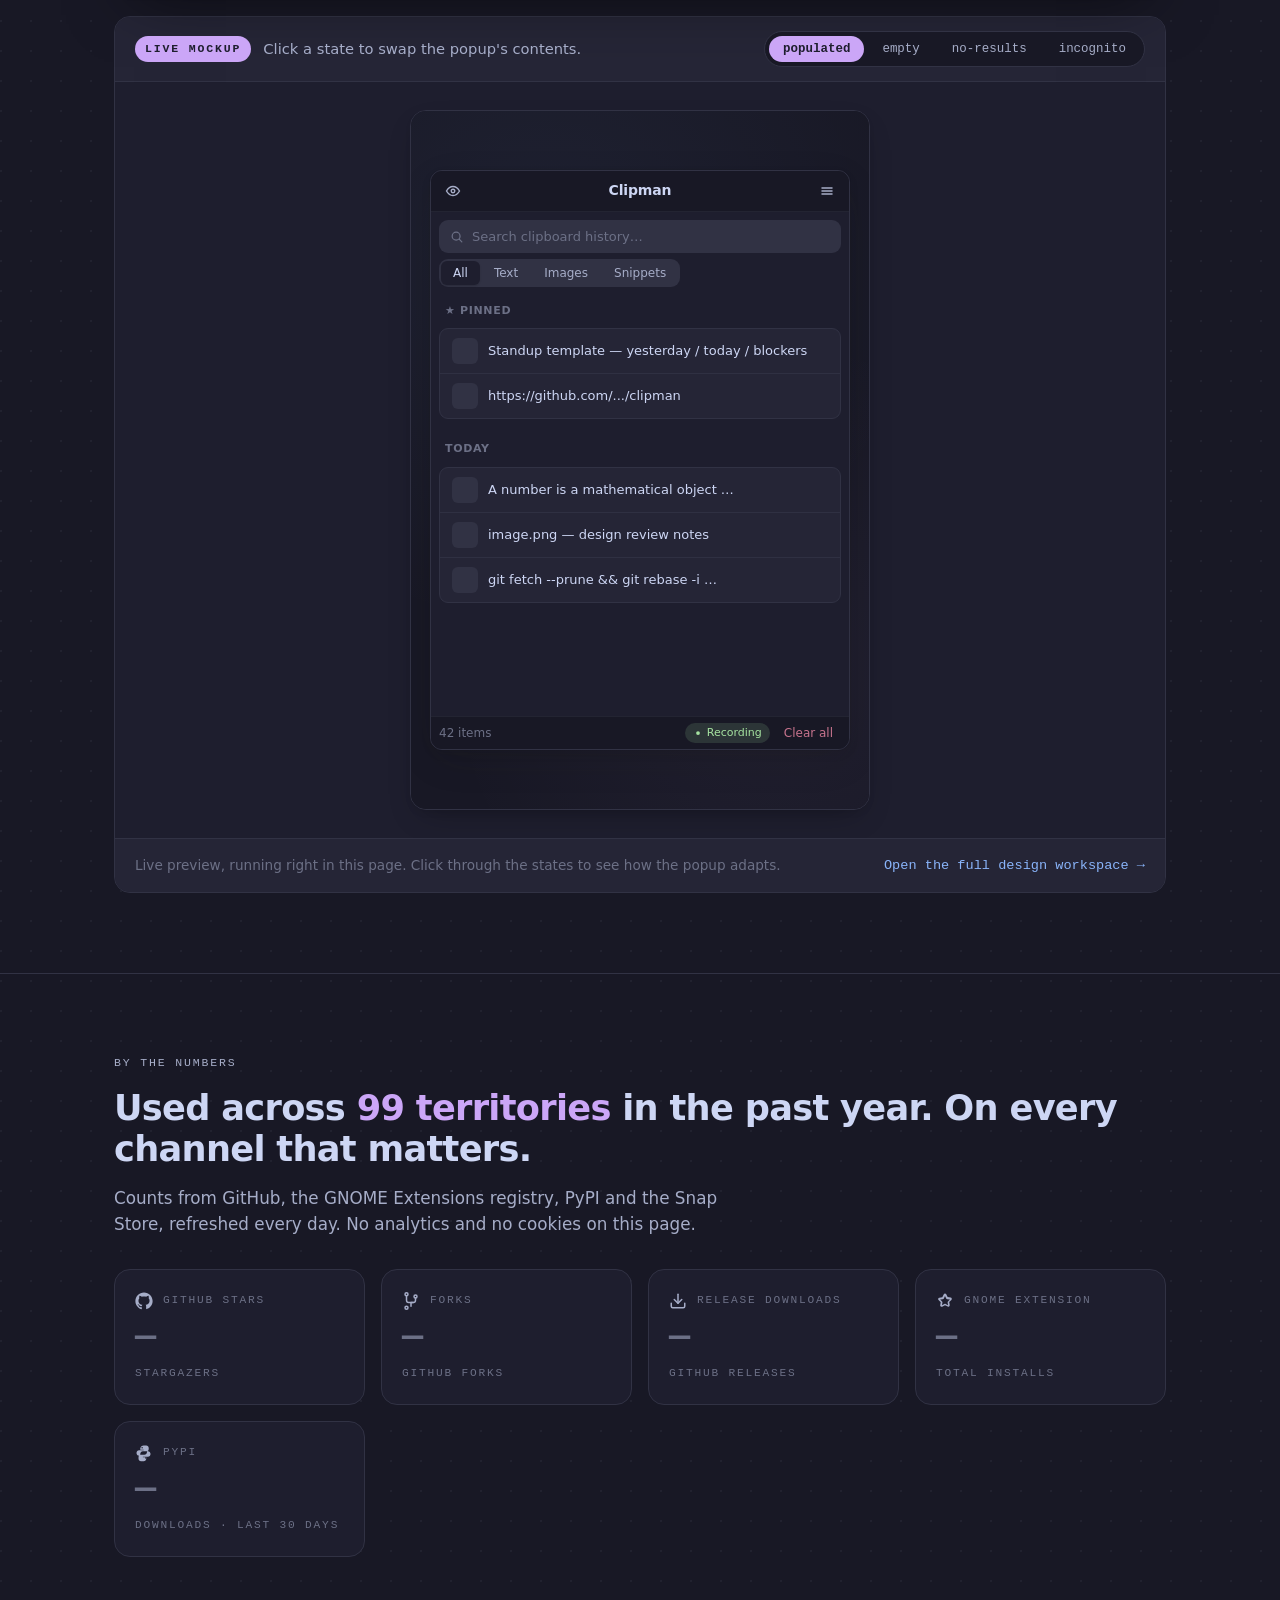
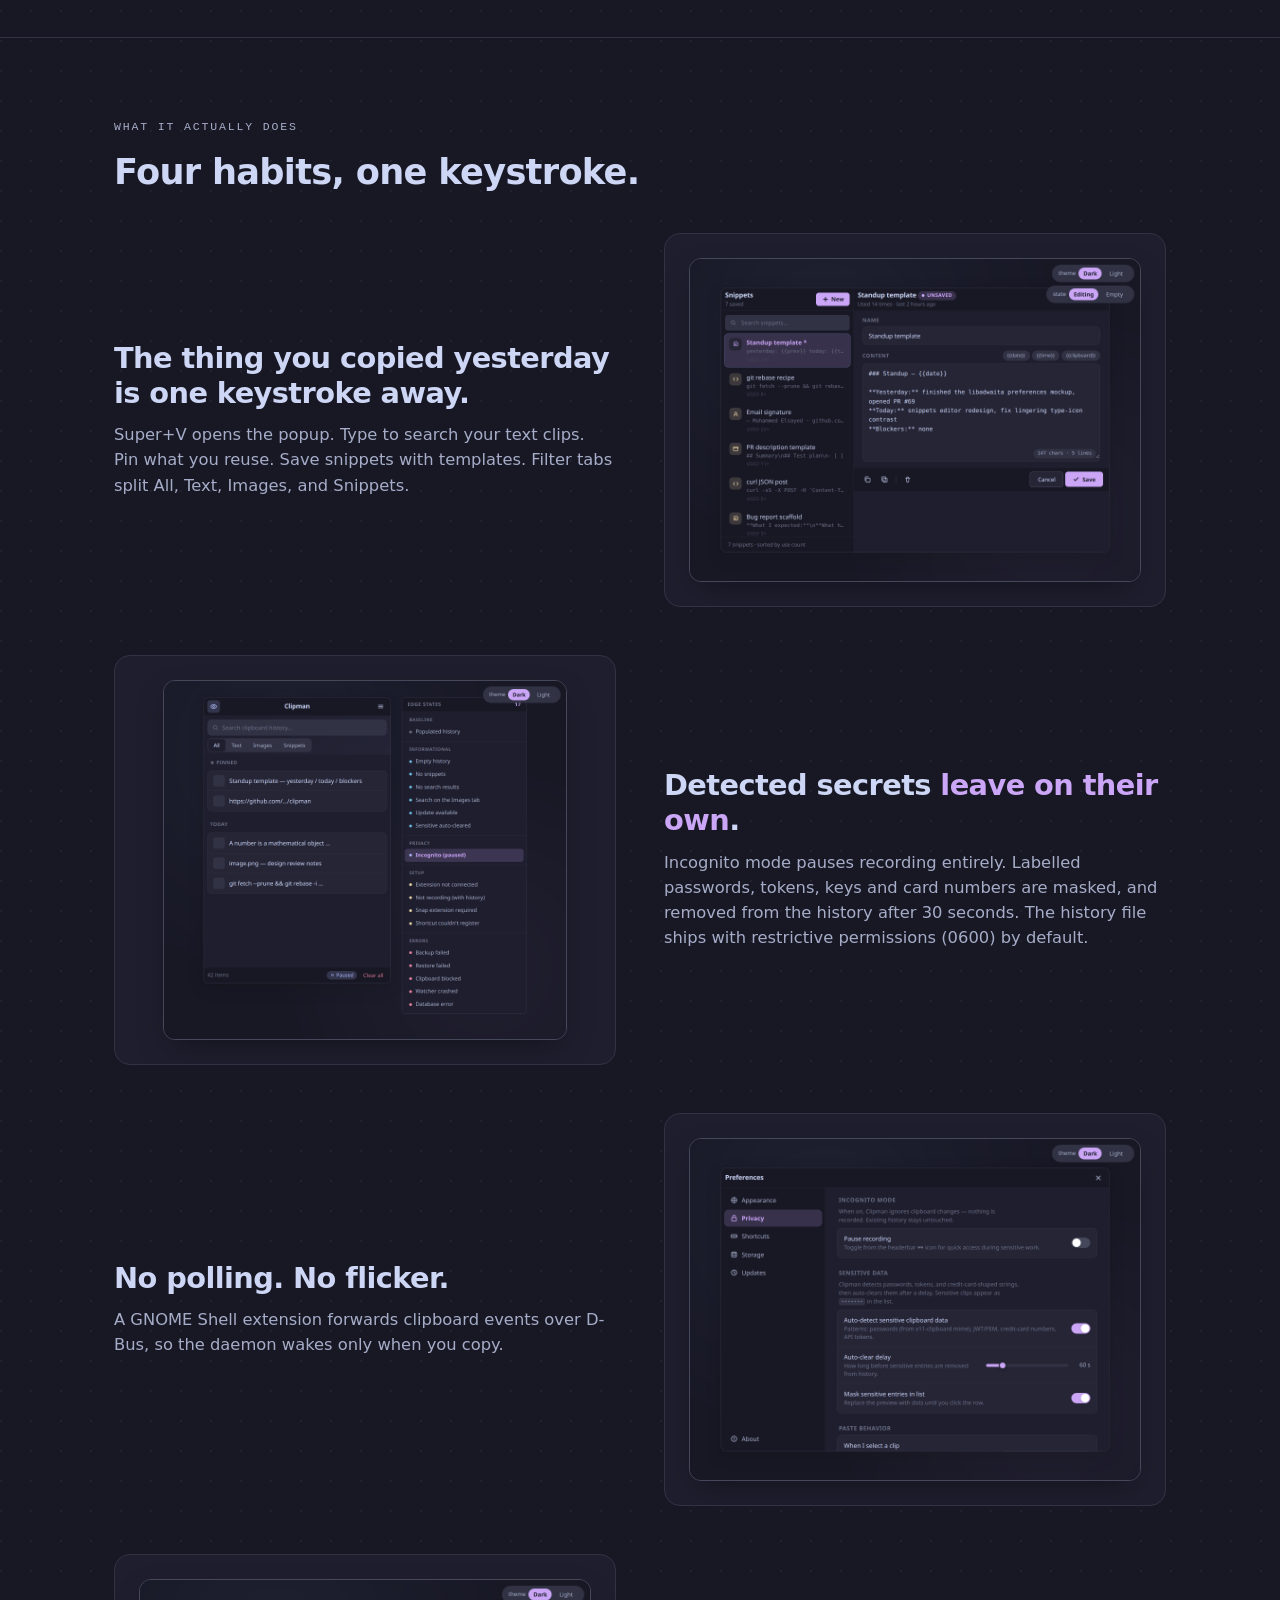
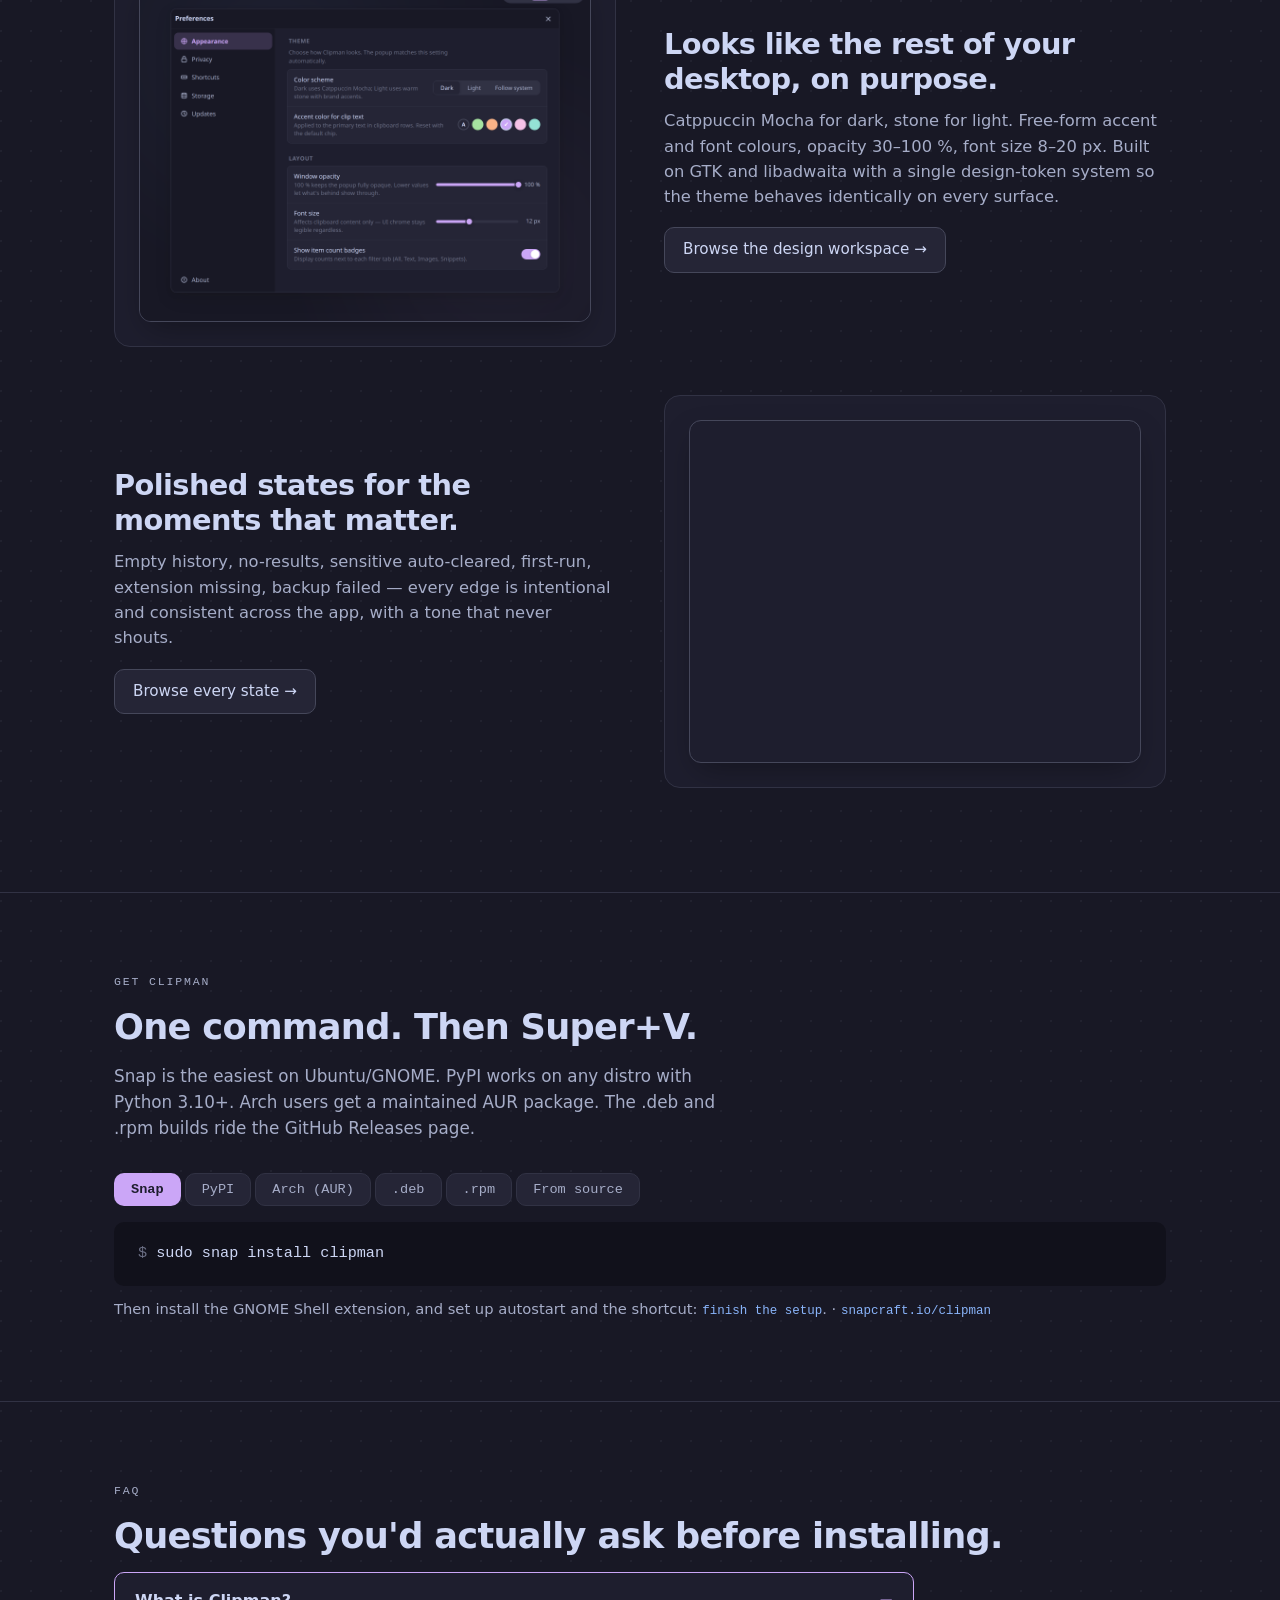
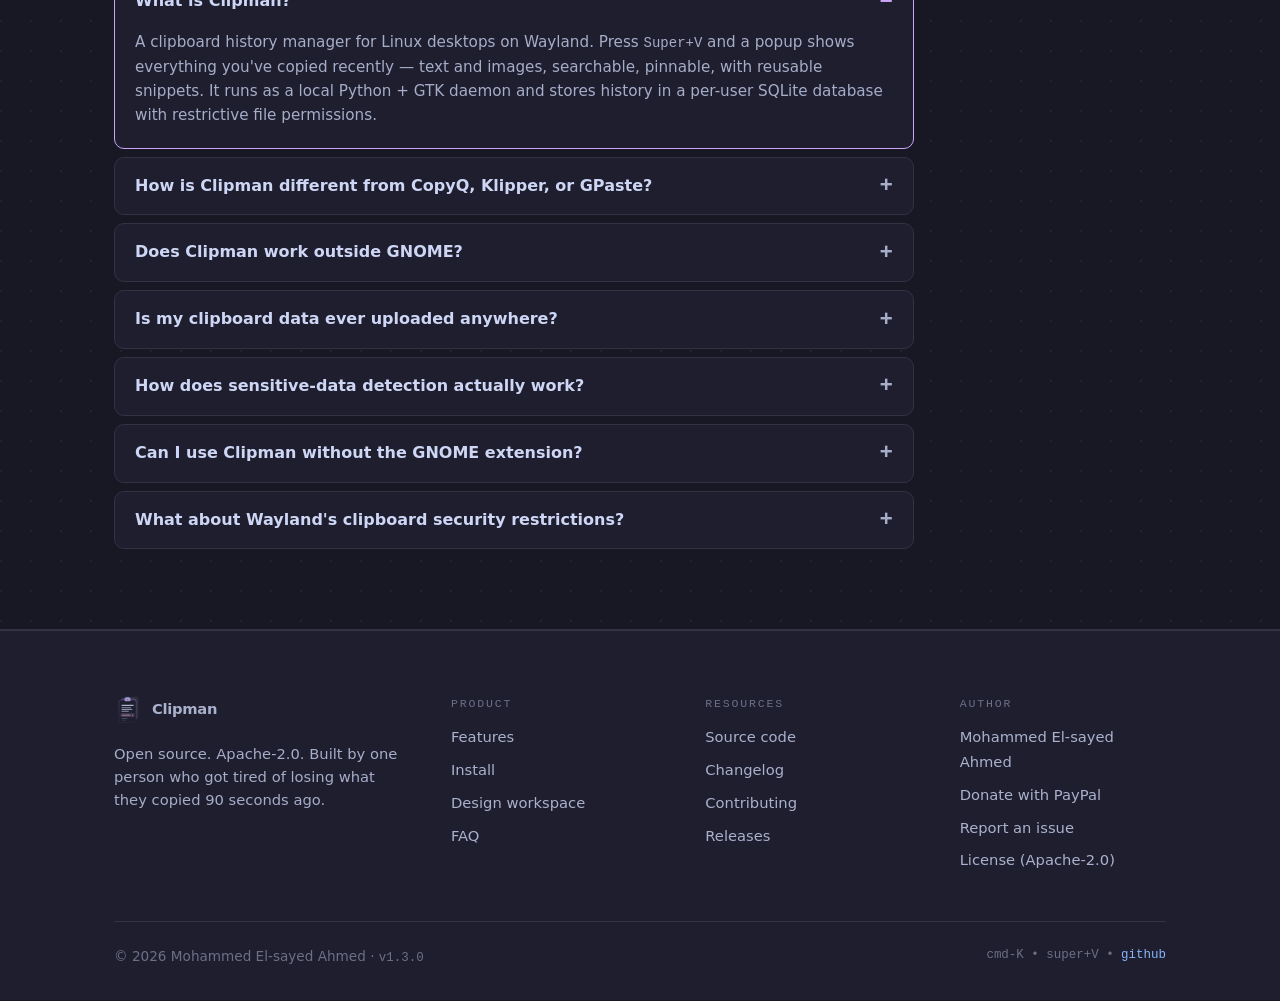
==== commit e24d01ce: "fix(site): fall back to daily GitHub numbers when the API refuses The website asks api.github.com fo" ====
--- a/docs/index.html
+++ b/docs/index.html
@@ -1652,17 +1652,41 @@
     async function loadNumbers() {
         const REPO = 'MohammedEl-sayedAhmed/clipman';
 
+        // GitHub allows a browser 60 API calls an hour per IP address, so
+        // behind a busy shared address (an office, a campus, a phone
+        // network) the live calls fail. The daily stats job saves the same
+        // three numbers to github.json; fetched once, only when needed.
+        let daily = null;
+        const dailyGithub = () => {
+            if (!daily) {
+                const day = new Date().toISOString().slice(0, 10);
+                daily = fetch('https://raw.githubusercontent.com/' + REPO + '/stats/github.json?d=' + day)
+                    .then((r) => (r.ok ? r.json() : null))
+                    .catch(() => null);
+            }
+            return daily;
+        };
+
         // 1+2) Repo metadata → stars and forks (single request).
         (async () => {
             try {
                 const r = await fetch('https://api.github.com/repos/' + REPO, {
                     headers: { 'Accept': 'application/vnd.github+json' },
                 });
-                if (!r.ok) return;
-                const j = await r.json();
-                setNum('num-stars', j.stargazers_count);
-                setNum('num-forks', j.forks_count);
-            } catch (_) { /* leave placeholder */ }
+                if (r.ok) {
+                    const j = await r.json();
+                    if (typeof j.stargazers_count === 'number') {
+                        setNum('num-stars', j.stargazers_count);
+                        setNum('num-forks', j.forks_count);
+                        return;
+                    }
+                }
+            } catch (_) { /* fall back to the daily numbers */ }
+            const d = await dailyGithub();
+            if (d) {
+                setNum('num-stars', d.stars);
+                setNum('num-forks', d.forks);
+            }
         })();
 
         // 3) Releases → sum of asset download counts across every release.
@@ -1671,18 +1695,21 @@
                 const r = await fetch('https://api.github.com/repos/' + REPO + '/releases?per_page=100', {
                     headers: { 'Accept': 'application/vnd.github+json' },
                 });
-                if (!r.ok) return;
-                const releases = await r.json();
-                if (!Array.isArray(releases)) return;
-                let total = 0;
-                for (const rel of releases) {
-                    if (!rel || !Array.isArray(rel.assets)) continue;
-                    for (const a of rel.assets) {
-                        if (typeof a.download_count === 'number') total += a.download_count;
+                const releases = r.ok ? await r.json() : null;
+                if (Array.isArray(releases)) {
+                    let total = 0;
+                    for (const rel of releases) {
+                        if (!rel || !Array.isArray(rel.assets)) continue;
+                        for (const a of rel.assets) {
+                            if (typeof a.download_count === 'number') total += a.download_count;
+                        }
                     }
+                    setNum('num-releases', total);
+                    return;
                 }
-                setNum('num-releases', total);
-            } catch (_) { /* leave placeholder */ }
+            } catch (_) { /* fall back to the daily numbers */ }
+            const d = await dailyGithub();
+            if (d) setNum('num-releases', d.release_downloads);
         })();
 
         // 4 + 5) JSON refreshed daily by the refresh-stats.yml
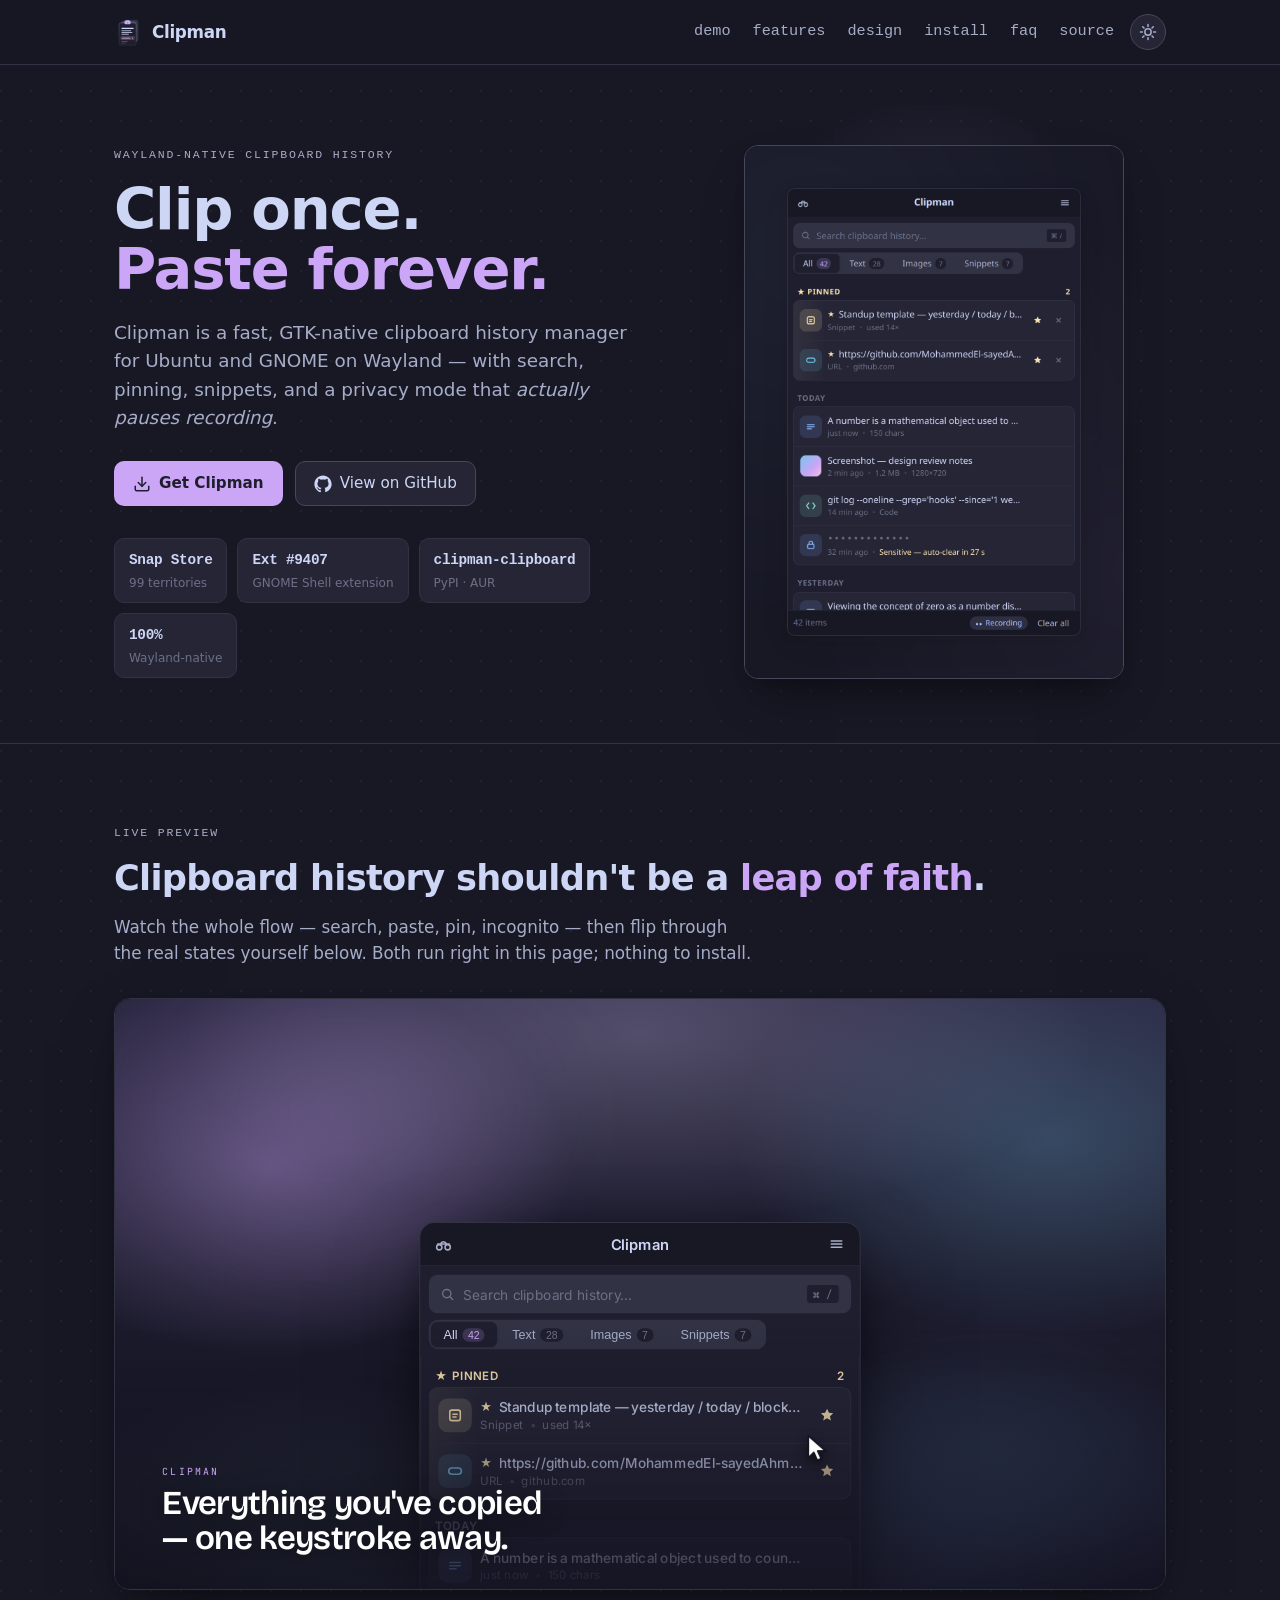
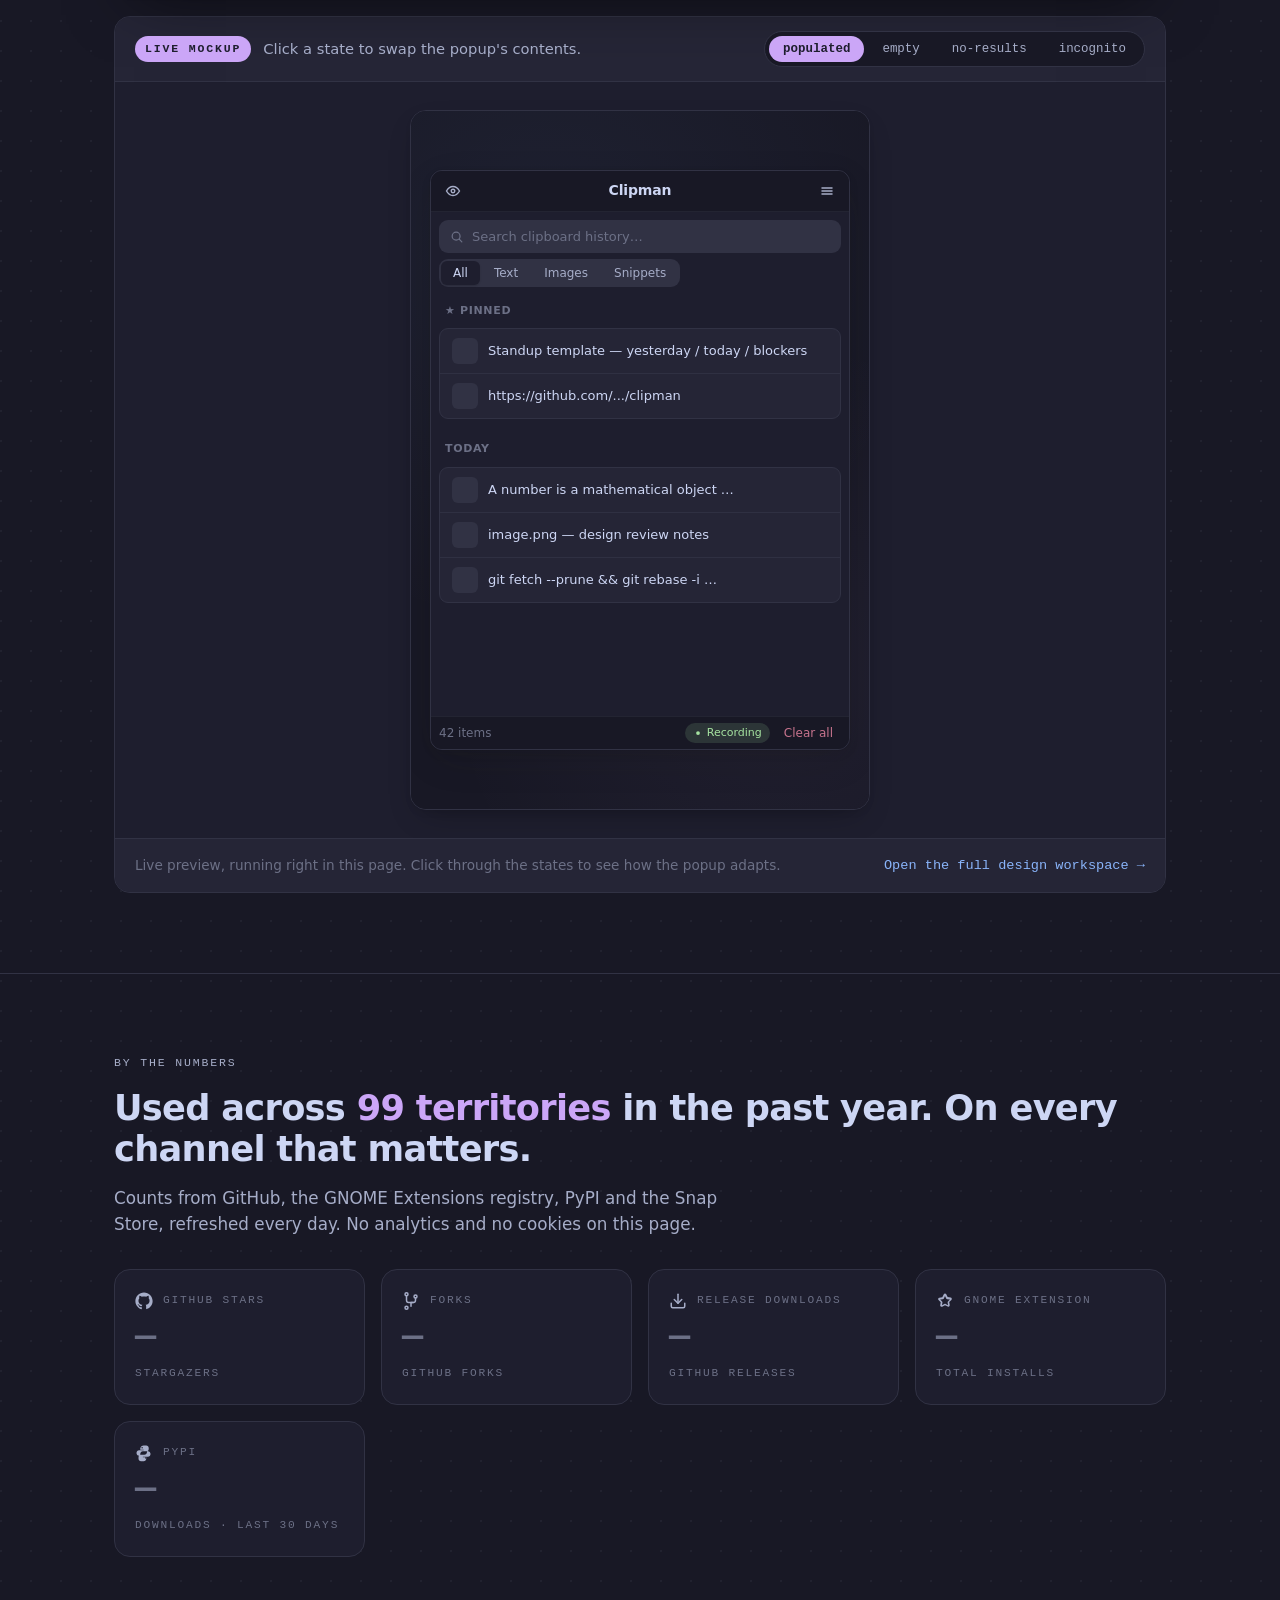
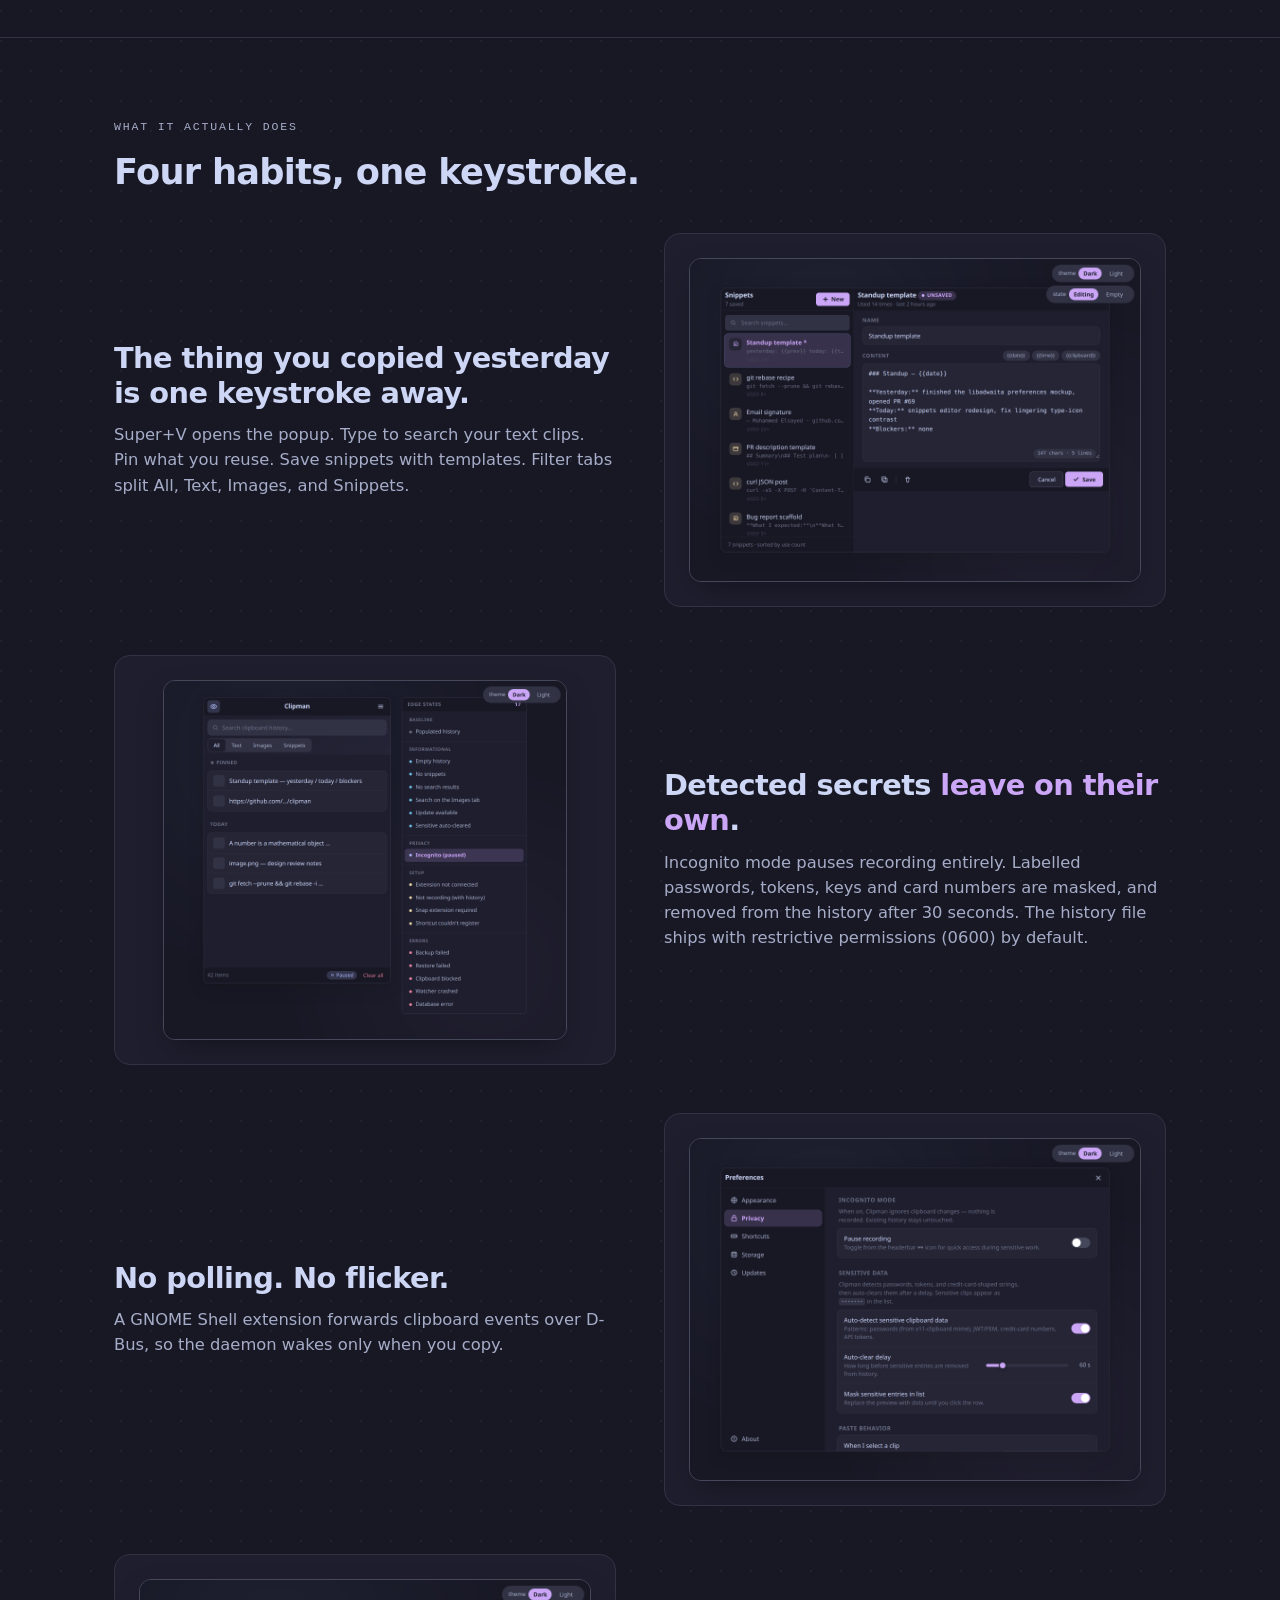
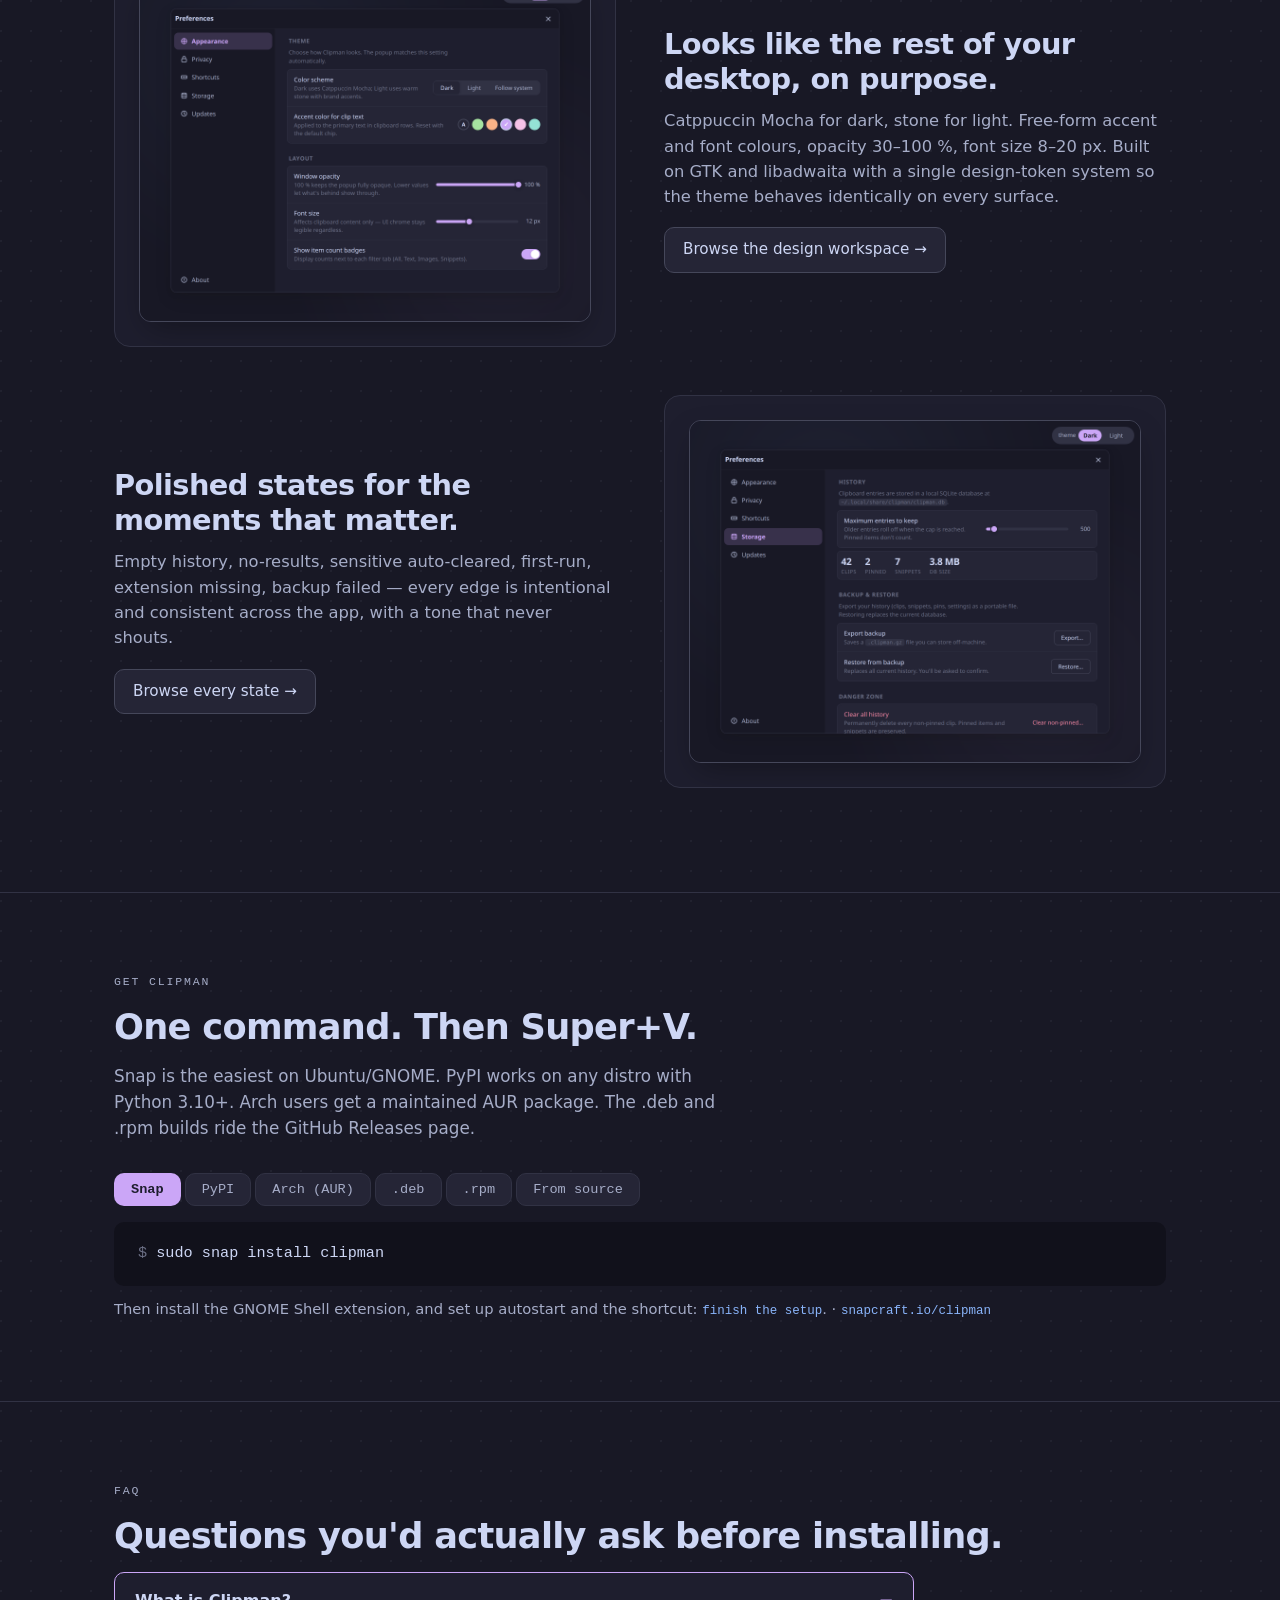
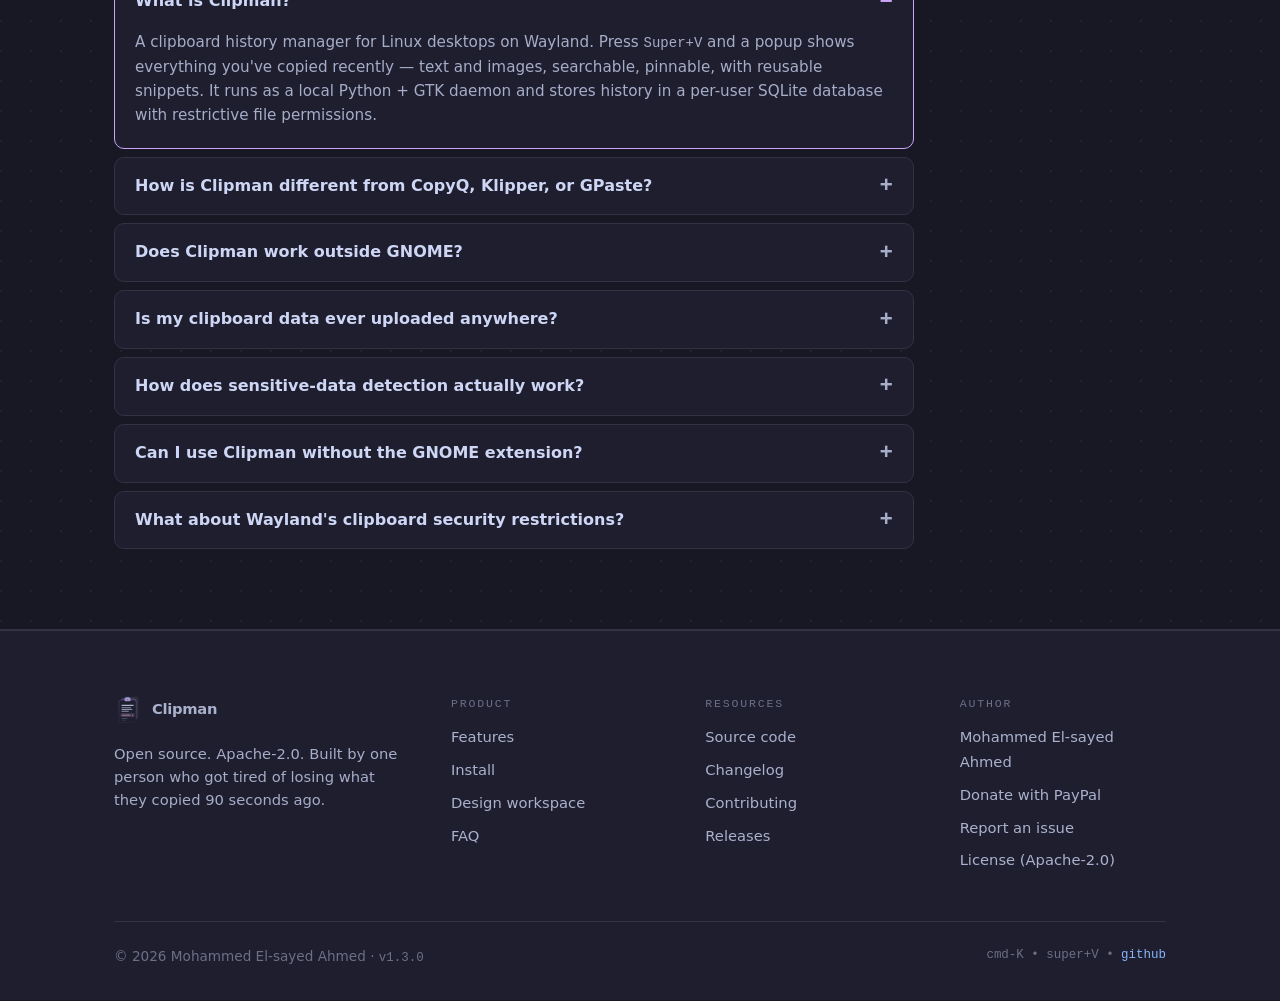
==== commit 44ed242c: "feat(site): "+ N more territories" opens a table of every country The country card showed the top te" ====
--- a/docs/index.html
+++ b/docs/index.html
@@ -724,16 +724,18 @@
     text-overflow: ellipsis;
     white-space: nowrap;
 }
-.geo-list .geo-bar {
+.geo-bar {
+    display: block;
     height: 8px;
-    border-radius: var(--r-pill);
+    border-radius: 2px;
     background: var(--border);
     overflow: hidden;
 }
-.geo-list .geo-bar > span {
+/* Square where the bar starts, rounded at its value. */
+.geo-bar > span {
     display: block;
     height: 100%;
-    border-radius: inherit;
+    border-radius: 0 4px 4px 0;
     background: var(--accent);
 }
 .geo-list .geo-n {
@@ -753,10 +755,79 @@
 }
 .geo-more {
     margin: 12px 0 0;
+}
+.geo-more[hidden] { display: none; }
+.geo-more > summary {
+    display: inline-flex;
+    align-items: center;
+    gap: 8px;
+    cursor: pointer;
+    list-style: none;
     font-size: 0.85rem;
+    color: var(--link);
+    border-radius: var(--r-sm);
+}
+.geo-more > summary::-webkit-details-marker { display: none; }
+.geo-more > summary::after {
+    content: "";
+    width: 6px;
+    height: 6px;
+    border-right: 1.5px solid currentColor;
+    border-bottom: 1.5px solid currentColor;
+    transform: translateY(-2px) rotate(45deg);
+    transition: transform var(--dur) var(--ease);
+}
+.geo-more[open] > summary::after { transform: translateY(2px) rotate(-135deg); }
+.geo-more > summary:hover { color: var(--link-hover); }
+.geo-more > summary:focus-visible {
+    outline: 2px solid var(--ring);
+    outline-offset: 3px;
+}
+/* The rest of the ranking, in two halves side by side. */
+.geo-tables {
+    display: grid;
+    grid-template-columns: repeat(2, 1fr);
+    gap: 0 32px;
+    margin-top: 12px;
+}
+@media (max-width: 640px) {
+    .geo-tables { grid-template-columns: 1fr; }
+    /* Too narrow to read; the numbers say it. */
+    .geo-table .bar { display: none; }
+}
+.geo-table {
+    width: 100%;
+    border-collapse: collapse;
+    font-size: 0.88rem;
+}
+.geo-table th {
+    padding: 6px 8px;
+    border-bottom: 1px solid var(--border-strong);
+    font-family: var(--mono);
+    font-size: 0.68rem;
+    font-weight: 500;
+    letter-spacing: var(--label);
+    text-transform: uppercase;
+    text-align: left;
     color: var(--muted);
 }
-.geo-more[hidden] { display: none; }
+.geo-table td {
+    padding: 5px 8px;
+    border-bottom: 1px solid var(--border);
+    color: var(--text);
+}
+.geo-table tbody tr:hover td { background: var(--border); }
+.geo-table .rank,
+.geo-table .num {
+    font-family: var(--mono);
+    font-size: 0.8rem;
+    font-variant-numeric: tabular-nums;
+    color: var(--muted);
+}
+.geo-table .rank { width: 2.5em; }
+.geo-table .num { text-align: right; width: 4.5em; }
+.geo-table .bar { width: 30%; }
+.geo-table th.num { text-align: right; }
 .geo-foot {
     margin: 14px 0 0;
     font-size: 0.8rem;
@@ -1304,7 +1375,10 @@
           <span class="geo-total"><span id="geo-devices">—</span> devices in <span id="geo-territories">—</span> territories · week to <span id="geo-date">—</span></span>
         </div>
         <ol class="geo-list" id="geo-list"></ol>
-        <p class="geo-more" id="geo-more" hidden></p>
+        <details class="geo-more" id="geo-more" hidden>
+          <summary id="geo-more-label">+ more territories</summary>
+          <div class="geo-tables" id="geo-tables"></div>
+        </details>
         <p class="geo-foot">From the Snap Store’s weekly metrics. The other channels don’t report countries.</p>
       </div>
     </div>
@@ -1592,6 +1666,56 @@
         el.textContent = s;
         el.setAttribute('data-loading', 'false');
     }
+    // Every country after the top ten, behind "+ N more territories":
+    // rank, name, a bar on the same scale as the top ten, devices and the
+    // share of the week. Two tables side by side, stacked on a phone.
+    // Countries with the same count share a rank (1, 2, 2, 4).
+    function showRest(rows, from, devices, nameOf, barOf) {
+        const more = document.getElementById('geo-more');
+        const label = document.getElementById('geo-more-label');
+        const tables = document.getElementById('geo-tables');
+        const rest = rows.length - from;
+        if (!more || !label || !tables || rest <= 0) return;
+        label.textContent = '+ ' + rest + ' more ' + (rest === 1 ? 'territory' : 'territories');
+        tables.textContent = '';
+        const half = Math.ceil(rest / 2);
+        for (const [start, end] of [[from, from + half], [from + half, rows.length]]) {
+            if (start >= end) continue;
+            const table = document.createElement('table');
+            table.className = 'geo-table';
+            table.setAttribute('aria-label', 'Snap installs this week, ranks ' + (start + 1) + ' to ' + end);
+            const head = table.createTHead().insertRow();
+            for (const [text, cls] of [['#', 'rank'], ['Country', ''], ['', 'bar'], ['Devices', 'num'], ['Share', 'num']]) {
+                const th = document.createElement('th');
+                th.scope = 'col';
+                th.textContent = text;
+                if (cls) th.className = cls;
+                head.appendChild(th);
+            }
+            const body = table.createTBody();
+            for (let i = start; i < end; i++) {
+                const [code, n] = rows[i];
+                const tr = body.insertRow();
+                const rank = rows.findIndex((row) => row[1] === n) + 1;
+                const cells = [
+                    ['rank', String(rank)],
+                    ['', nameOf(code)],
+                    ['bar', null],
+                    ['num', fmt(n) ?? String(n)],
+                    ['num', (n / devices * 100).toFixed(1) + '%'],
+                ];
+                for (const [cls, text] of cells) {
+                    const td = tr.insertCell();
+                    if (cls) td.className = cls;
+                    if (text === null) td.appendChild(barOf(n));
+                    else td.textContent = text;
+                }
+            }
+            tables.appendChild(table);
+        }
+        more.hidden = false;
+    }
+
     // The ten countries with the most Snap installs this week, as rows
     // with a bar scaled to the largest. Built with textContent only: the
     // file is data, never markup.
@@ -1600,29 +1724,36 @@
         const list = document.getElementById('geo-list');
         const by = j && j.by_country;
         if (!card || !list || !by || typeof by !== 'object') return;
-        const rows = Object.entries(by)
-            .filter(([code, n]) => /^[A-Z]{2}$/.test(code) && typeof n === 'number' && n > 0)
-            .sort((a, b) => b[1] - a[1] || a[0].localeCompare(b[0]));
-        if (!rows.length) return;
         let names = null;
         try { names = new Intl.DisplayNames(['en'], { type: 'region' }); } catch (_) { /* codes only */ }
         const nameOf = (code) => {
             try { return (names && names.of(code)) || code; } catch (_) { return code; }
         };
+        // Most devices first; a tie goes by the country's name.
+        const rows = Object.entries(by)
+            .filter(([code, n]) => /^[A-Z]{2}$/.test(code) && typeof n === 'number' && n > 0)
+            .sort((a, b) => b[1] - a[1] || nameOf(a[0]).localeCompare(nameOf(b[0]), 'en'));
+        if (!rows.length) return;
         const top = rows.slice(0, 10);
         const max = top[0][1];
+        const devices = typeof j.devices === 'number' && j.devices > 0 ? j.devices
+            : rows.reduce((sum, row) => sum + row[1], 0);
+        const barOf = (n) => {
+            const bar = document.createElement('span');
+            bar.className = 'geo-bar';
+            bar.setAttribute('aria-hidden', 'true');
+            const fill = document.createElement('span');
+            fill.style.width = Math.max(4, Math.round(n / max * 100)) + '%';
+            bar.appendChild(fill);
+            return bar;
+        };
         list.textContent = '';
         for (const [code, n] of top) {
             const li = document.createElement('li');
             const name = document.createElement('span');
             name.className = 'geo-name';
             name.textContent = nameOf(code);
-            const bar = document.createElement('span');
-            bar.className = 'geo-bar';
-            bar.setAttribute('aria-hidden', 'true');
-            const fill = document.createElement('span');
-            fill.style.width = Math.max(4, Math.round(n / max * 100)) + '%';
-            bar.appendChild(fill);
+            const bar = barOf(n);
             const num = document.createElement('span');
             num.className = 'geo-n';
             num.textContent = fmt(n) ?? String(n);
@@ -1631,14 +1762,7 @@
             list.appendChild(li);
         }
         list.style.setProperty('--geo-rows', String(Math.ceil(top.length / 2)));
-        const rest = rows.length - top.length;
-        const more = document.getElementById('geo-more');
-        if (more && rest > 0) {
-            more.textContent = '+ ' + rest + ' more ' + (rest === 1 ? 'territory' : 'territories');
-            more.hidden = false;
-        }
-        const devices = typeof j.devices === 'number' ? j.devices
-            : rows.reduce((sum, row) => sum + row[1], 0);
+        showRest(rows, top.length, devices, nameOf, barOf);
         setNum('geo-devices', devices);
         setNum('geo-territories', rows.length);
         const date = typeof j.date === 'string' && /^\d{4}-\d{2}-\d{2}$/.test(j.date)
@@ -1652,41 +1776,17 @@
     async function loadNumbers() {
         const REPO = 'MohammedEl-sayedAhmed/clipman';
 
-        // GitHub allows a browser 60 API calls an hour per IP address, so
-        // behind a busy shared address (an office, a campus, a phone
-        // network) the live calls fail. The daily stats job saves the same
-        // three numbers to github.json; fetched once, only when needed.
-        let daily = null;
-        const dailyGithub = () => {
-            if (!daily) {
-                const day = new Date().toISOString().slice(0, 10);
-                daily = fetch('https://raw.githubusercontent.com/' + REPO + '/stats/github.json?d=' + day)
-                    .then((r) => (r.ok ? r.json() : null))
-                    .catch(() => null);
-            }
-            return daily;
-        };
-
         // 1+2) Repo metadata → stars and forks (single request).
         (async () => {
             try {
                 const r = await fetch('https://api.github.com/repos/' + REPO, {
                     headers: { 'Accept': 'application/vnd.github+json' },
                 });
-                if (r.ok) {
-                    const j = await r.json();
-                    if (typeof j.stargazers_count === 'number') {
-                        setNum('num-stars', j.stargazers_count);
-                        setNum('num-forks', j.forks_count);
-                        return;
-                    }
-                }
-            } catch (_) { /* fall back to the daily numbers */ }
-            const d = await dailyGithub();
-            if (d) {
-                setNum('num-stars', d.stars);
-                setNum('num-forks', d.forks);
-            }
+                if (!r.ok) return;
+                const j = await r.json();
+                setNum('num-stars', j.stargazers_count);
+                setNum('num-forks', j.forks_count);
+            } catch (_) { /* leave placeholder */ }
         })();
 
         // 3) Releases → sum of asset download counts across every release.
@@ -1695,21 +1795,18 @@
                 const r = await fetch('https://api.github.com/repos/' + REPO + '/releases?per_page=100', {
                     headers: { 'Accept': 'application/vnd.github+json' },
                 });
-                const releases = r.ok ? await r.json() : null;
-                if (Array.isArray(releases)) {
-                    let total = 0;
-                    for (const rel of releases) {
-                        if (!rel || !Array.isArray(rel.assets)) continue;
-                        for (const a of rel.assets) {
-                            if (typeof a.download_count === 'number') total += a.download_count;
-                        }
+                if (!r.ok) return;
+                const releases = await r.json();
+                if (!Array.isArray(releases)) return;
+                let total = 0;
+                for (const rel of releases) {
+                    if (!rel || !Array.isArray(rel.assets)) continue;
+                    for (const a of rel.assets) {
+                        if (typeof a.download_count === 'number') total += a.download_count;
                     }
-                    setNum('num-releases', total);
-                    return;
                 }
-            } catch (_) { /* fall back to the daily numbers */ }
-            const d = await dailyGithub();
-            if (d) setNum('num-releases', d.release_downloads);
+                setNum('num-releases', total);
+            } catch (_) { /* leave placeholder */ }
         })();
 
         // 4 + 5) JSON refreshed daily by the refresh-stats.yml
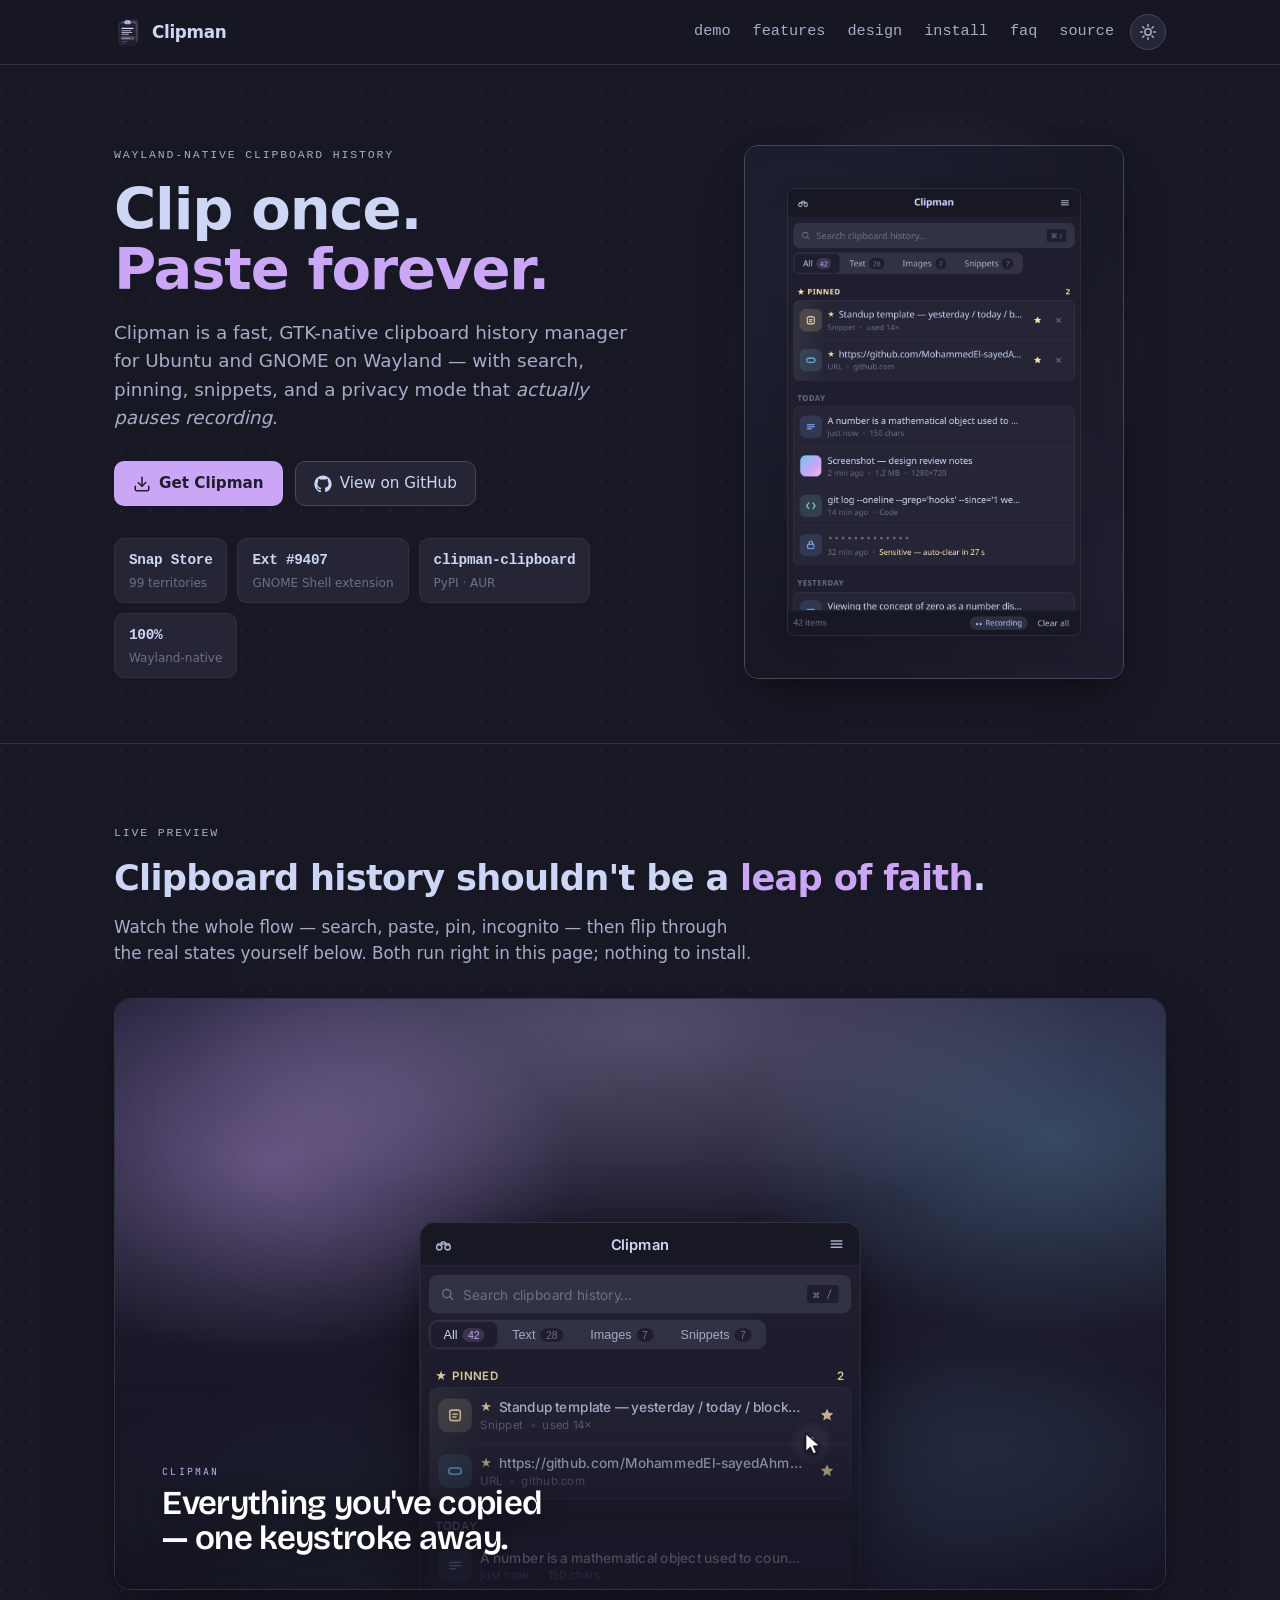
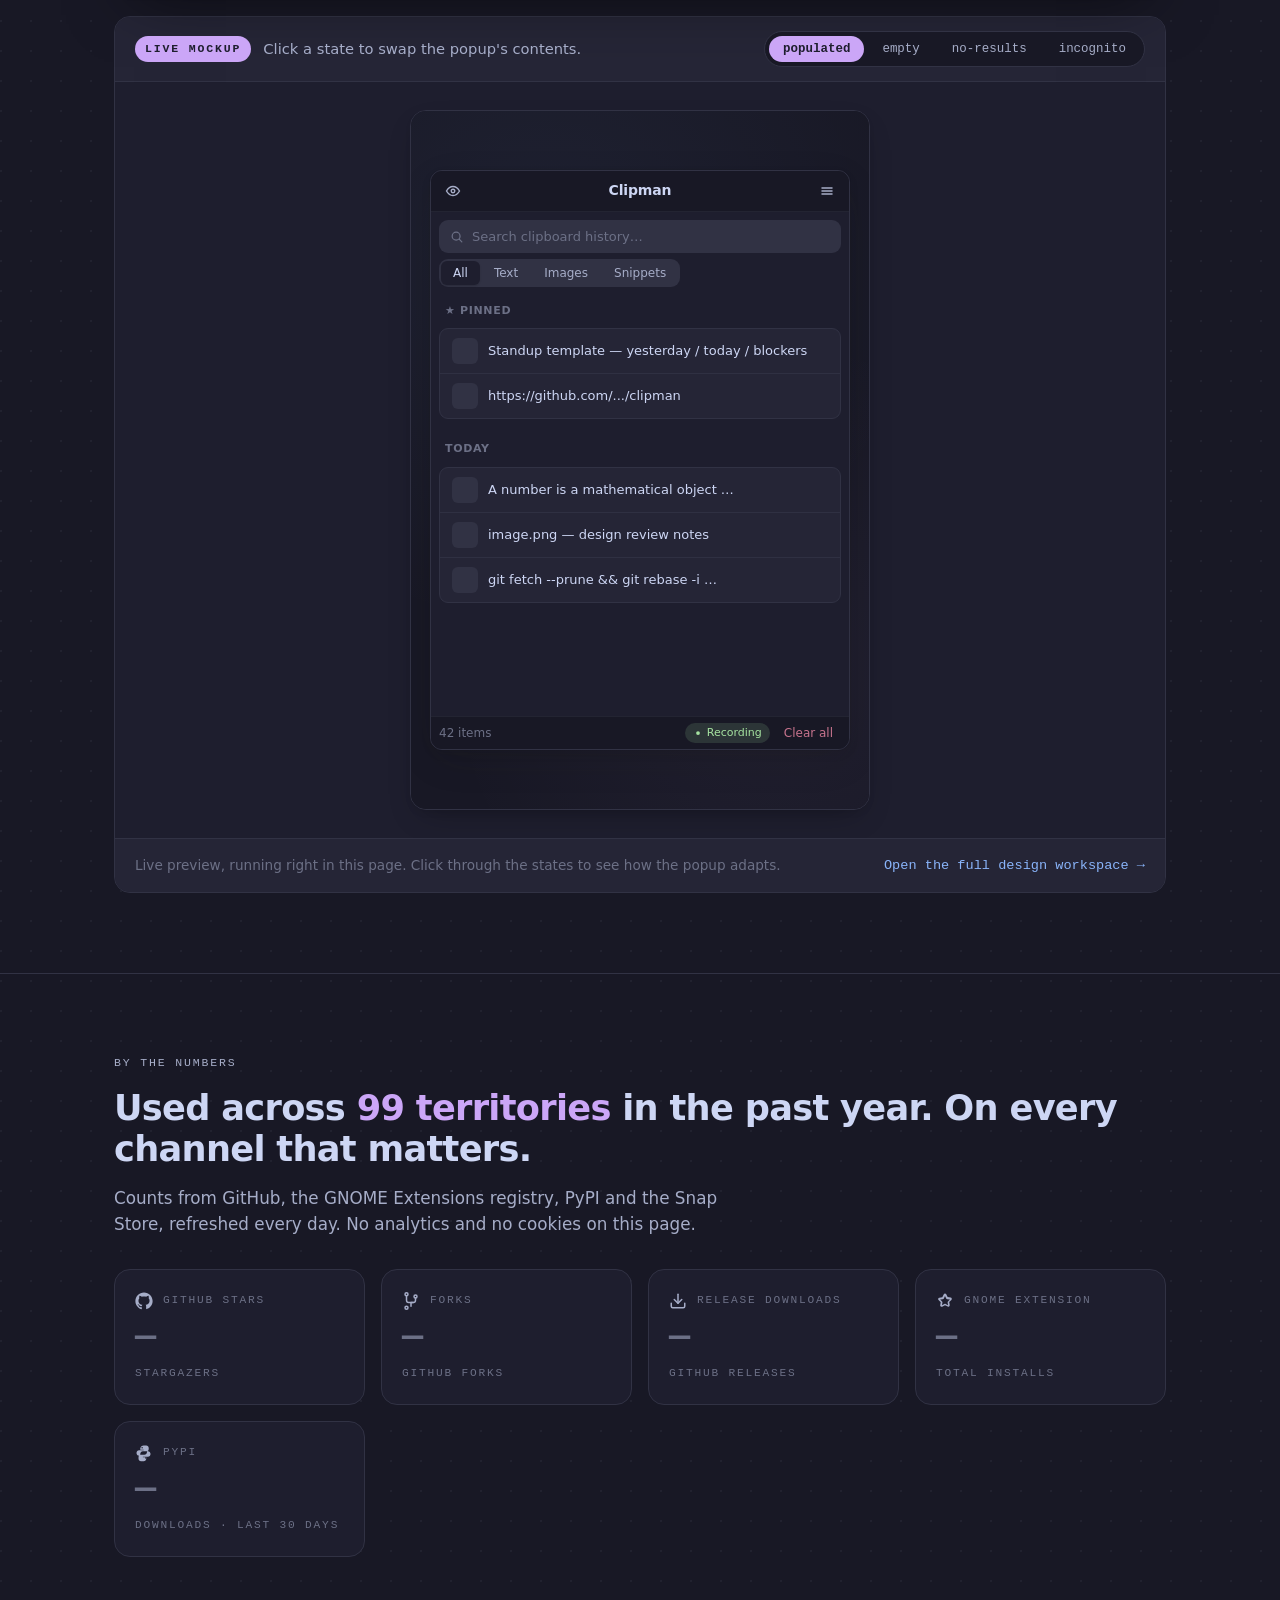
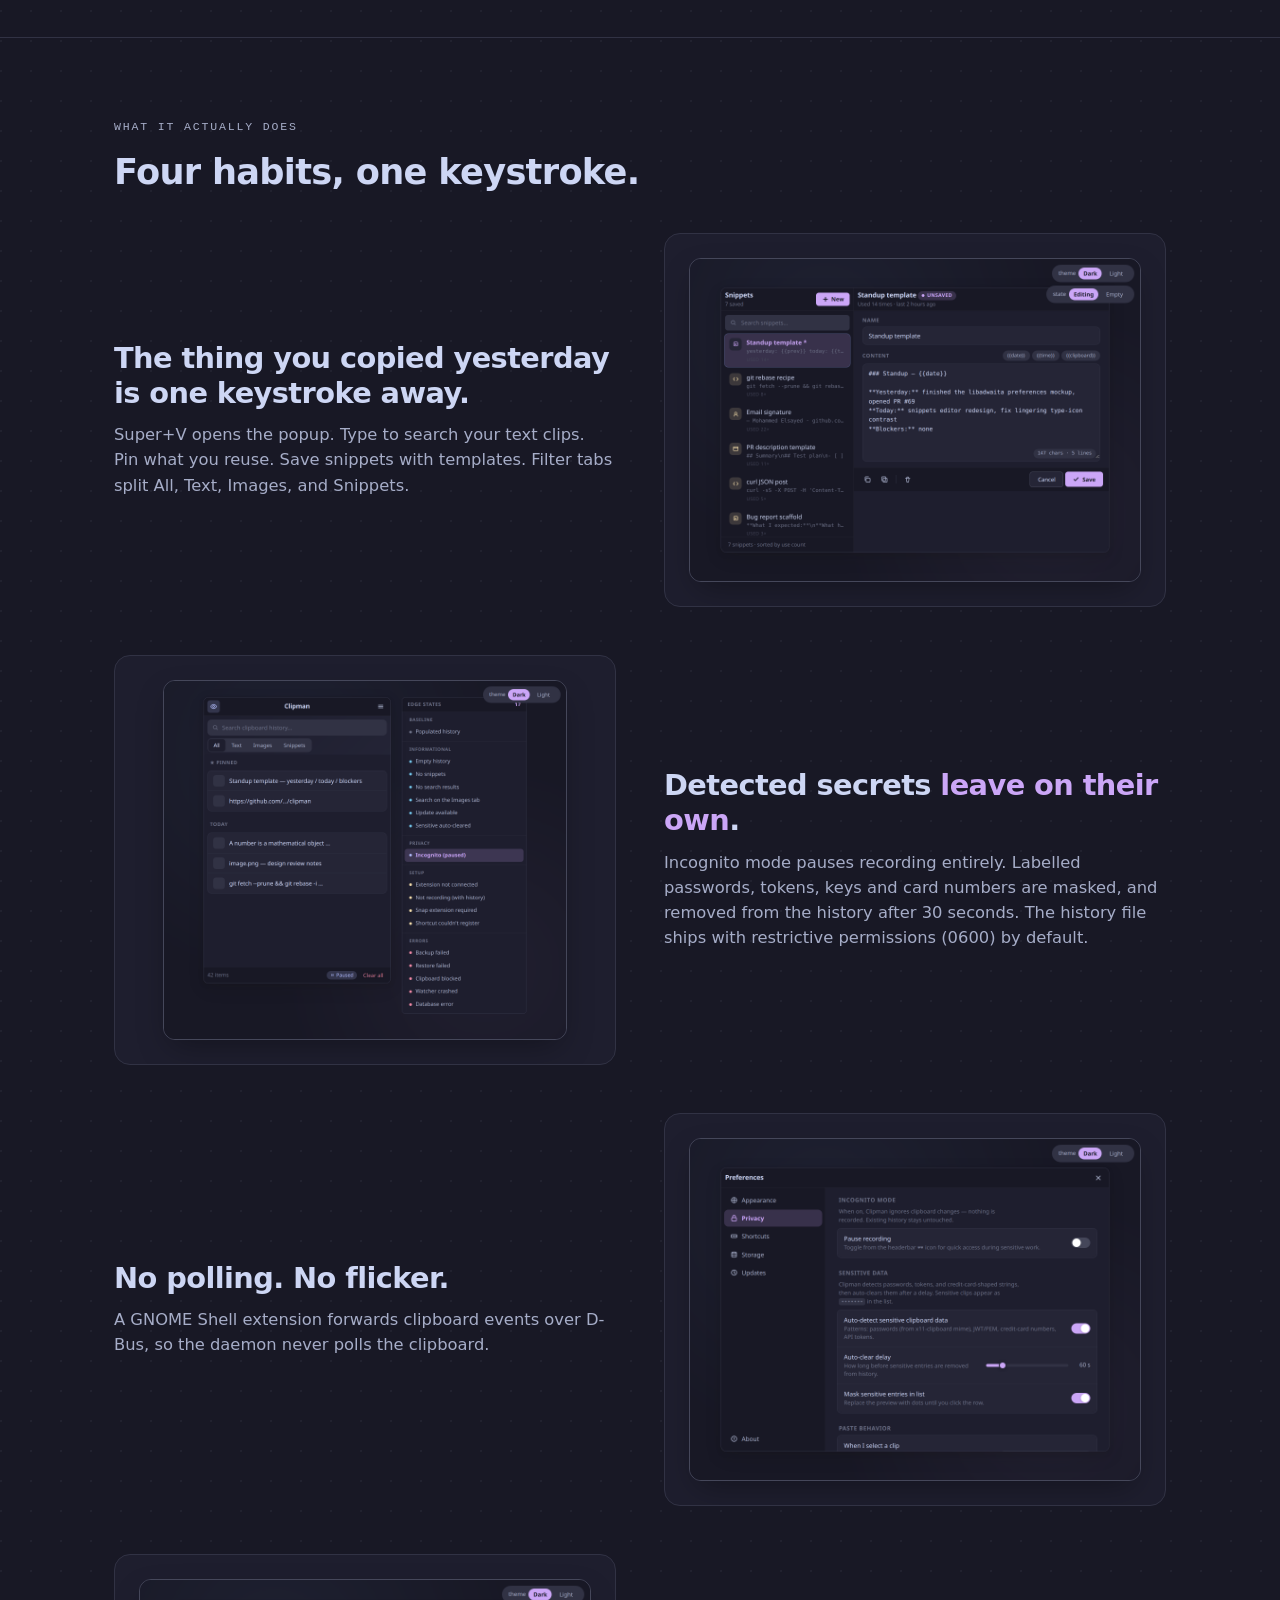
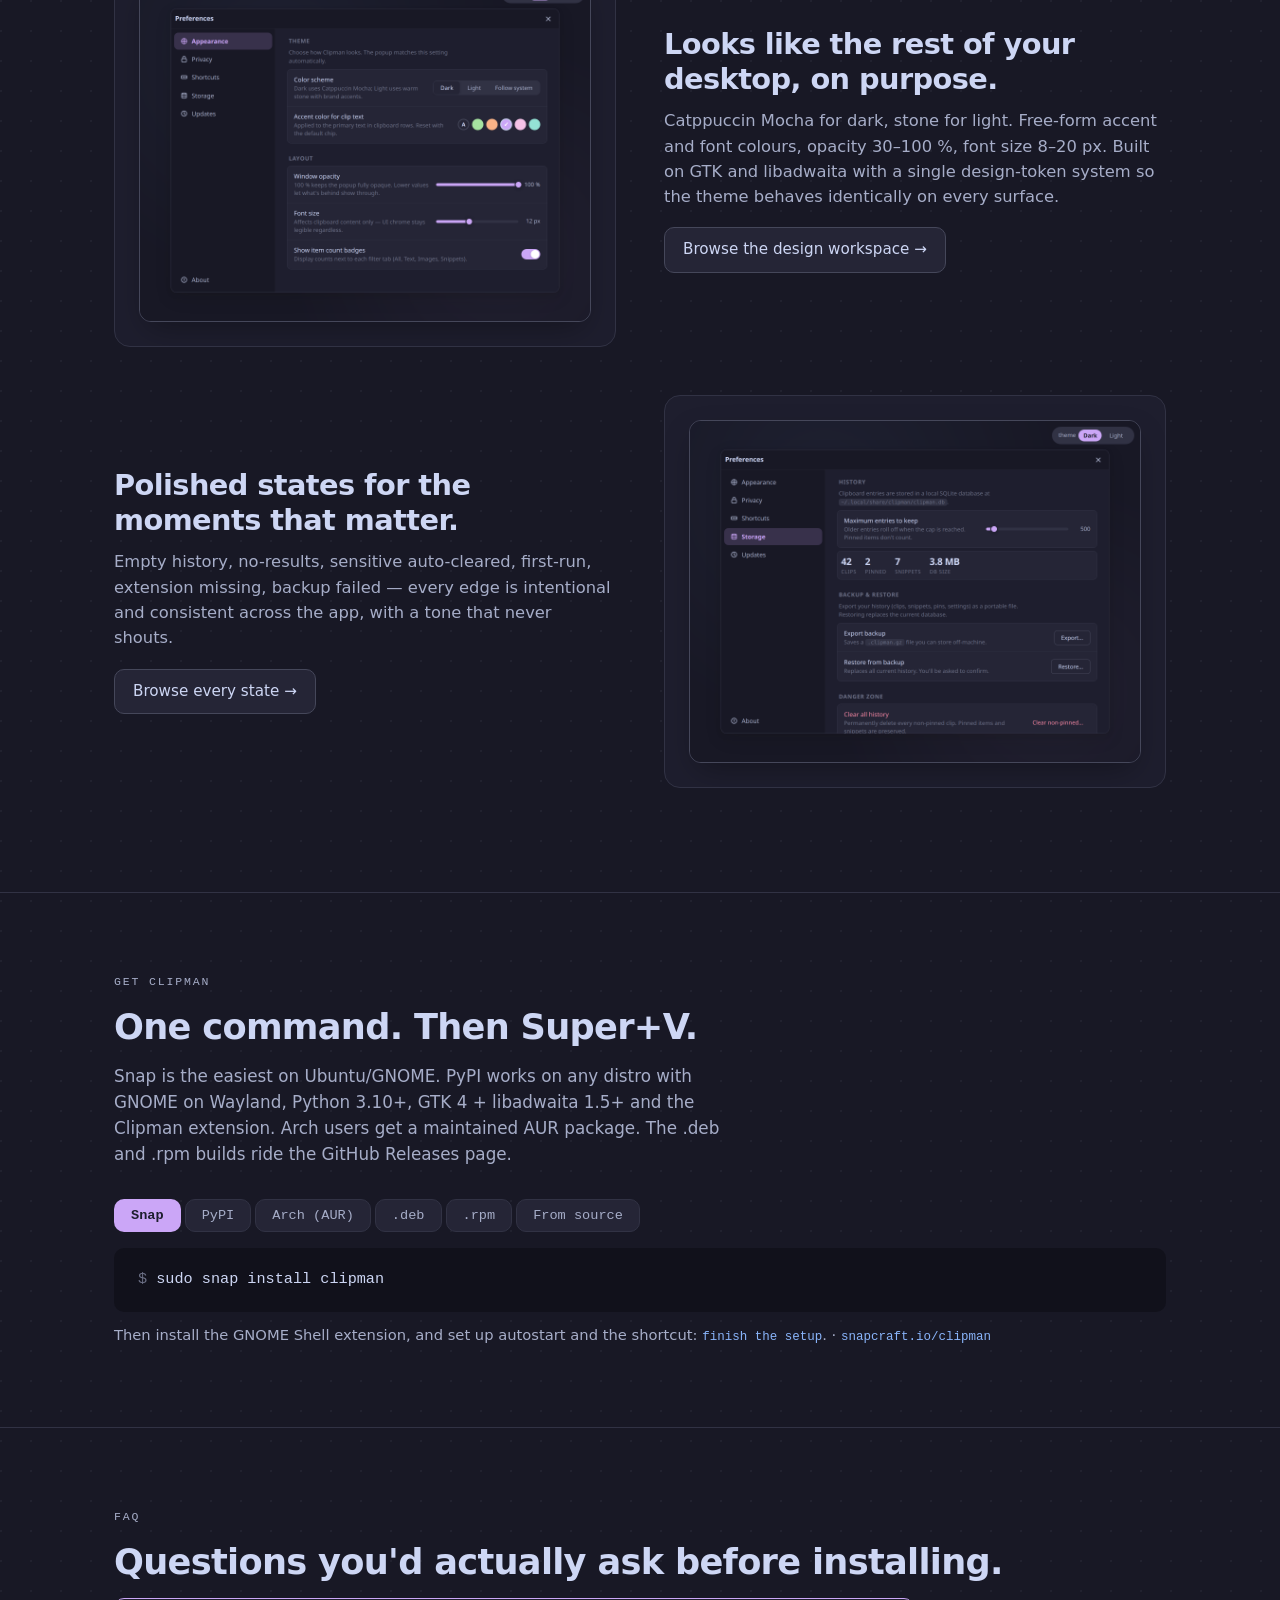
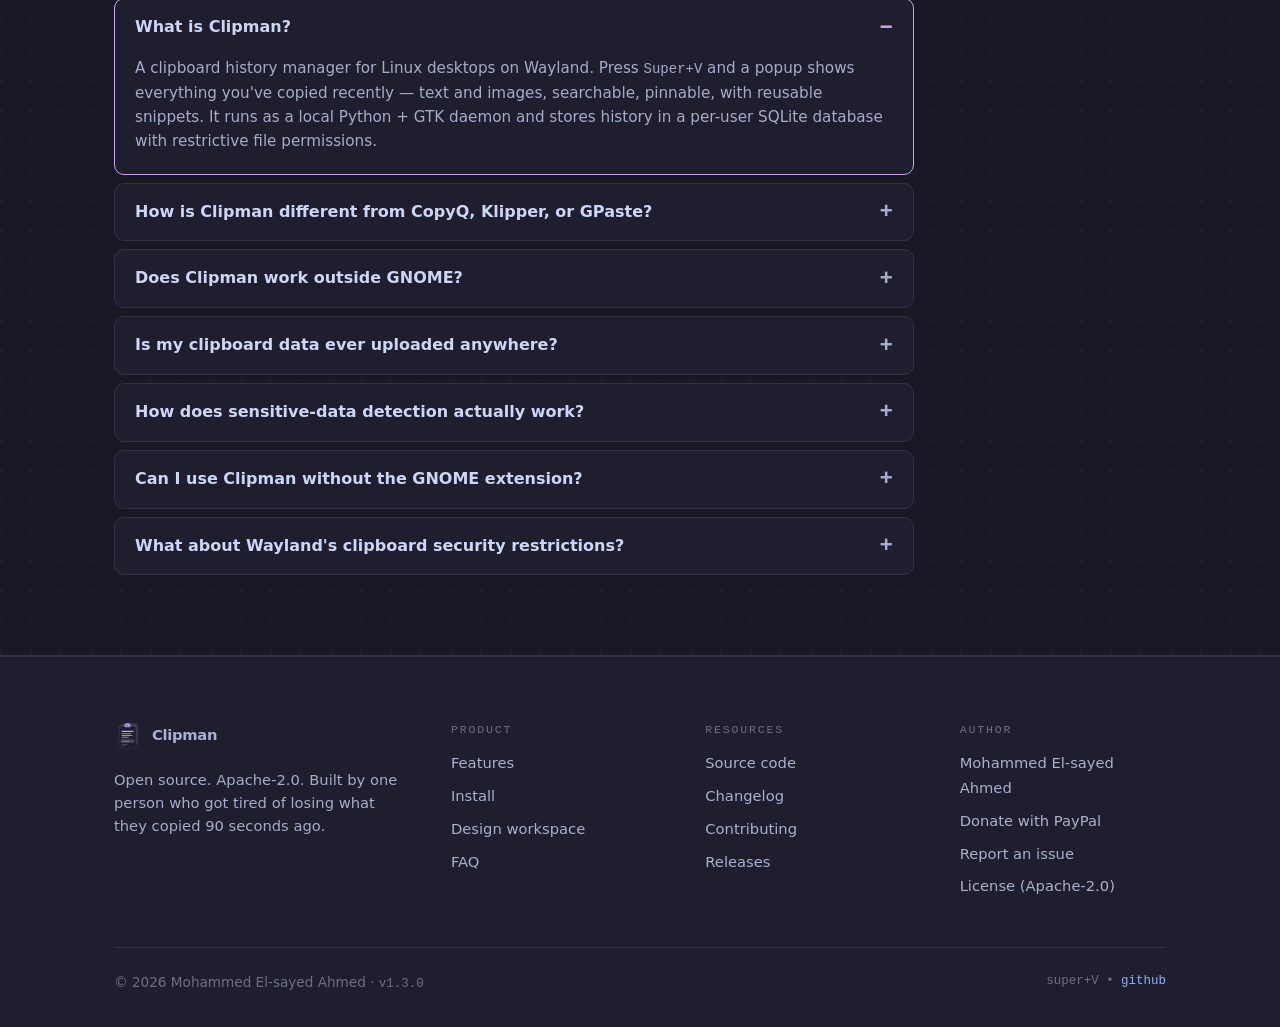
==== commit 31af1826: "docs: make the docs match the code again A check of every current-state doc against the code found a" ====
--- a/docs/index.html
+++ b/docs/index.html
@@ -1419,7 +1419,7 @@
       <div class="feature" id="privacy">
         <div class="feature-copy">
           <h3>No polling. No flicker.</h3>
-          <p>A GNOME Shell extension forwards clipboard events over D-Bus, so the daemon wakes only when you copy.</p>
+          <p>A GNOME Shell extension forwards clipboard events over D-Bus, so the daemon never polls the clipboard.</p>
         </div>
         <div class="feature-visual">
           <img src="design/screenshots/preferences-privacy-dark.png"
@@ -1469,7 +1469,7 @@
       <p class="eyebrow">Get Clipman</p>
       <h2>One command. Then Super+V.</h2>
       <p class="lede">
-        Snap is the easiest on Ubuntu/GNOME. PyPI works on any distro with Python 3.10+. Arch users
+        Snap is the easiest on Ubuntu/GNOME. PyPI works on any distro with GNOME on Wayland, Python 3.10+, GTK 4 + libadwaita 1.5+ and the Clipman extension. Arch users
         get a maintained AUR package. The .deb and .rpm builds ride the GitHub Releases page.
       </p>
 
@@ -1569,7 +1569,7 @@
     </div>
     <div class="legal">
       <span>© 2026 Mohammed El-sayed Ahmed · <span class="mono">v1.3.0</span></span>
-      <span class="mono">cmd-K • super+V • <a href="https://github.com/MohammedEl-sayedAhmed/clipman">github</a></span>
+      <span class="mono">super+V • <a href="https://github.com/MohammedEl-sayedAhmed/clipman">github</a></span>
     </div>
   </div>
 </footer>
@@ -1776,17 +1776,41 @@
     async function loadNumbers() {
         const REPO = 'MohammedEl-sayedAhmed/clipman';
 
+        // GitHub allows a browser 60 API calls an hour per IP address, so
+        // behind a busy shared address (an office, a campus, a phone
+        // network) the live calls fail. The daily stats job saves the same
+        // three numbers to github.json; fetched once, only when needed.
+        let daily = null;
+        const dailyGithub = () => {
+            if (!daily) {
+                const day = new Date().toISOString().slice(0, 10);
+                daily = fetch('https://raw.githubusercontent.com/' + REPO + '/stats/github.json?d=' + day)
+                    .then((r) => (r.ok ? r.json() : null))
+                    .catch(() => null);
+            }
+            return daily;
+        };
+
         // 1+2) Repo metadata → stars and forks (single request).
         (async () => {
             try {
                 const r = await fetch('https://api.github.com/repos/' + REPO, {
                     headers: { 'Accept': 'application/vnd.github+json' },
                 });
-                if (!r.ok) return;
-                const j = await r.json();
-                setNum('num-stars', j.stargazers_count);
-                setNum('num-forks', j.forks_count);
-            } catch (_) { /* leave placeholder */ }
+                if (r.ok) {
+                    const j = await r.json();
+                    if (typeof j.stargazers_count === 'number') {
+                        setNum('num-stars', j.stargazers_count);
+                        setNum('num-forks', j.forks_count);
+                        return;
+                    }
+                }
+            } catch (_) { /* fall back to the daily numbers */ }
+            const d = await dailyGithub();
+            if (d) {
+                setNum('num-stars', d.stars);
+                setNum('num-forks', d.forks);
+            }
         })();
 
         // 3) Releases → sum of asset download counts across every release.
@@ -1795,18 +1819,21 @@
                 const r = await fetch('https://api.github.com/repos/' + REPO + '/releases?per_page=100', {
                     headers: { 'Accept': 'application/vnd.github+json' },
                 });
-                if (!r.ok) return;
-                const releases = await r.json();
-                if (!Array.isArray(releases)) return;
-                let total = 0;
-                for (const rel of releases) {
-                    if (!rel || !Array.isArray(rel.assets)) continue;
-                    for (const a of rel.assets) {
-                        if (typeof a.download_count === 'number') total += a.download_count;
+                const releases = r.ok ? await r.json() : null;
+                if (Array.isArray(releases)) {
+                    let total = 0;
+                    for (const rel of releases) {
+                        if (!rel || !Array.isArray(rel.assets)) continue;
+                        for (const a of rel.assets) {
+                            if (typeof a.download_count === 'number') total += a.download_count;
+                        }
                     }
+                    setNum('num-releases', total);
+                    return;
                 }
-                setNum('num-releases', total);
-            } catch (_) { /* leave placeholder */ }
+            } catch (_) { /* fall back to the daily numbers */ }
+            const d = await dailyGithub();
+            if (d) setNum('num-releases', d.release_downloads);
         })();
 
         // 4 + 5) JSON refreshed daily by the refresh-stats.yml
